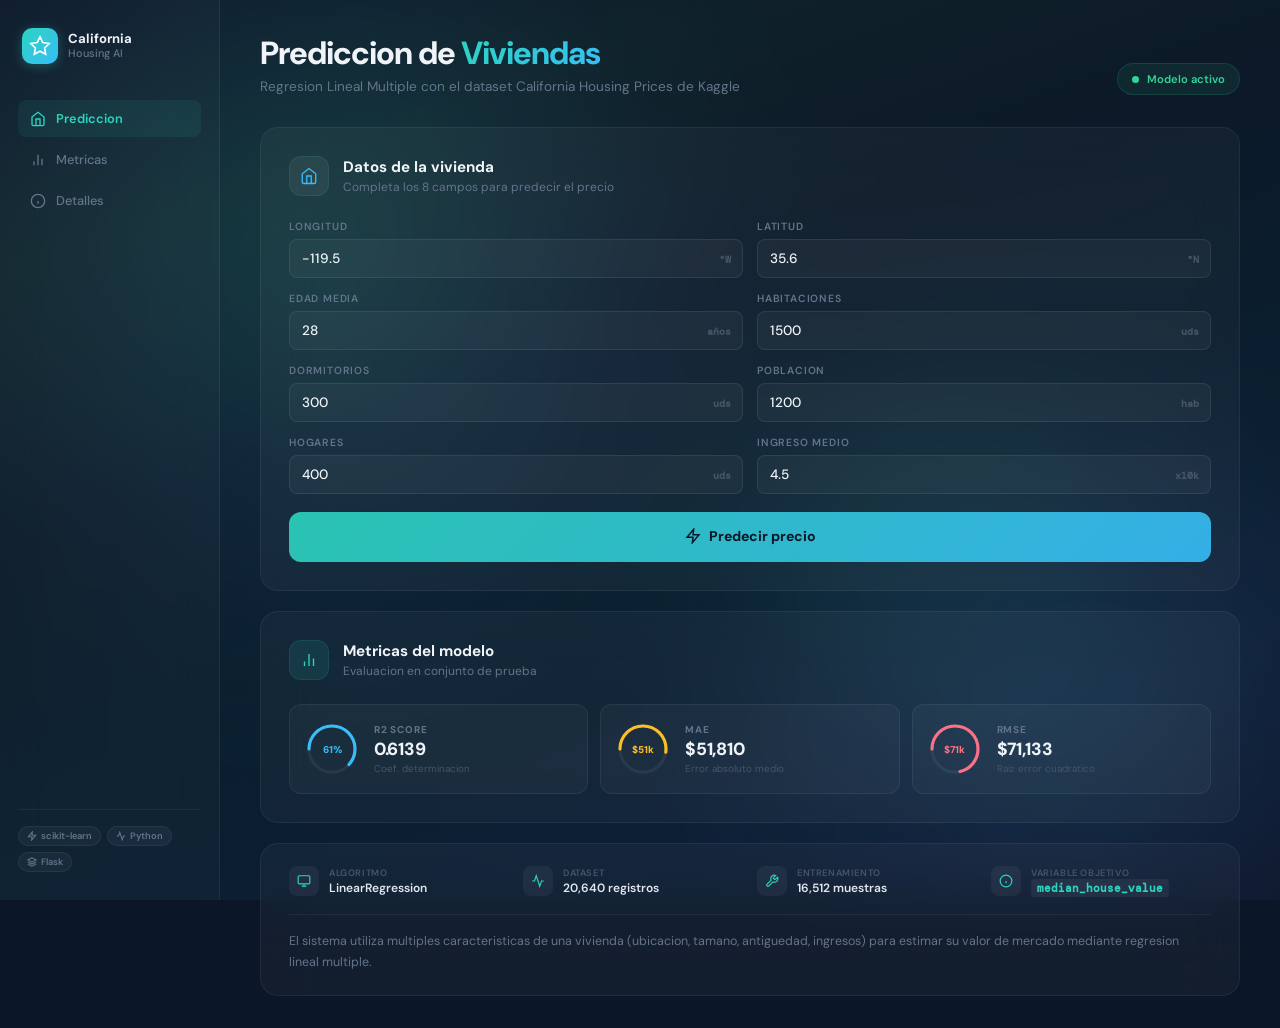
==== templates/index.html @ 7ee83ab2 "Full-screen aurora dashboard: sidebar layout, teal/blue/green palette" ====
<!DOCTYPE html>
<html lang="es">
<head>
    <meta charset="UTF-8">
    <meta name="viewport" content="width=device-width, initial-scale=1.0">
    <title>California Housing AI</title>
    <link rel="preconnect" href="https://fonts.googleapis.com">
    <link rel="preconnect" href="https://fonts.gstatic.com" crossorigin>
    <link href="https://fonts.googleapis.com/css2?family=DM+Sans:opsz,wght@9..40,300;9..40,400;9..40,500;9..40,600;9..40,700;9..40,800;9..40,900&family=DM+Mono:wght@400;500&display=swap" rel="stylesheet">
    <link rel="stylesheet" href="/static/style.css">
</head>
<body>

    <div class="bg-full">
        <div class="aurora aurora-1"></div>
        <div class="aurora aurora-2"></div>
        <div class="aurora aurora-3"></div>
        <div class="mesh-overlay"></div>
    </div>

    <div class="layout">

        <aside class="sidebar">
            <div class="sidebar-brand">
                <div class="brand-icon">
                    <svg width="22" height="22" viewBox="0 0 24 24" fill="none" stroke="currentColor" stroke-width="1.8"><polygon points="12 2 15.09 8.26 22 9.27 17 14.14 18.18 21.02 12 17.77 5.82 21.02 7 14.14 2 9.27 8.91 8.26 12 2"/></svg>
                </div>
                <div>
                    <p class="brand-name">California</p>
                    <p class="brand-sub">Housing AI</p>
                </div>
            </div>

            <nav class="sidebar-nav">
                <a href="#" class="nav-item active">
                    <svg width="16" height="16" viewBox="0 0 24 24" fill="none" stroke="currentColor" stroke-width="2"><path d="M3 9l9-7 9 7v11a2 2 0 0 1-2 2H5a2 2 0 0 1-2-2z"/><polyline points="9 22 9 12 15 12 15 22"/></svg>
                    <span>Prediccion</span>
                </a>
                <a href="#metrics" class="nav-item">
                    <svg width="16" height="16" viewBox="0 0 24 24" fill="none" stroke="currentColor" stroke-width="2"><line x1="18" y1="20" x2="18" y2="10"/><line x1="12" y1="20" x2="12" y2="4"/><line x1="6" y1="20" x2="6" y2="14"/></svg>
                    <span>Metricas</span>
                </a>
                <a href="#info" class="nav-item">
                    <svg width="16" height="16" viewBox="0 0 24 24" fill="none" stroke="currentColor" stroke-width="2"><circle cx="12" cy="12" r="10"/><line x1="12" y1="16" x2="12" y2="12"/><line x1="12" y1="8" x2="12.01" y2="8"/></svg>
                    <span>Detalles</span>
                </a>
            </nav>

            <div class="sidebar-footer">
                <div class="sidebar-chip">
                    <svg width="10" height="10" viewBox="0 0 24 24" fill="none" stroke="currentColor" stroke-width="2.5"><polygon points="13 2 3 14 12 14 11 22 21 10 12 10 13 2"/></svg>
                    scikit-learn
                </div>
                <div class="sidebar-chip">
                    <svg width="10" height="10" viewBox="0 0 24 24" fill="none" stroke="currentColor" stroke-width="2.5"><polyline points="22 12 18 12 15 21 9 3 6 12 2 12"/></svg>
                    Python
                </div>
                <div class="sidebar-chip">
                    <svg width="10" height="10" viewBox="0 0 24 24" fill="none" stroke="currentColor" stroke-width="2.5"><path d="M12 2L2 7l10 5 10-5-10-5z"/><path d="M2 17l10 5 10-5"/><path d="M2 12l10 5 10-5"/></svg>
                    Flask
                </div>
            </div>
        </aside>

        <main class="main-content">

            <header class="top-bar">
                <div class="top-left">
                    <div class="mobile-brand">
                        <div class="brand-icon sm">
                            <svg width="16" height="16" viewBox="0 0 24 24" fill="none" stroke="currentColor" stroke-width="2"><polygon points="12 2 15.09 8.26 22 9.27 17 14.14 18.18 21.02 12 17.77 5.82 21.02 7 14.14 2 9.27 8.91 8.26 12 2"/></svg>
                        </div>
                        <span>California Housing AI</span>
                    </div>
                    <h1 class="page-title">Prediccion de <span class="highlight">Viviendas</span></h1>
                    <p class="page-subtitle">Regresion Lineal Multiple con el dataset California Housing Prices de Kaggle</p>
                </div>
                <div class="top-right">
                    <div class="status-dot"></div>
                    <span class="status-text">Modelo activo</span>
                </div>
            </header>

            <div class="content-grid">

                <section class="card form-card">
                    <div class="card-head">
                        <div class="card-icon navy">
                            <svg width="18" height="18" viewBox="0 0 24 24" fill="none" stroke="currentColor" stroke-width="1.8"><path d="M3 9l9-7 9 7v11a2 2 0 0 1-2 2H5a2 2 0 0 1-2-2z"/><polyline points="9 22 9 12 15 12 15 22"/></svg>
                        </div>
                        <div>
                            <h2>Datos de la vivienda</h2>
                            <p class="card-sub">Completa los 8 campos para predecir el precio</p>
                        </div>
                    </div>

                    <form id="predictForm" autocomplete="off">
                        <div class="form-grid">
                            <div class="input-group">
                                <label for="longitude">Longitud</label>
                                <div class="input-box">
                                    <input type="number" id="longitude" step="any" value="-119.5" required>
                                    <span class="input-unit">°W</span>
                                </div>
                            </div>
                            <div class="input-group">
                                <label for="latitude">Latitud</label>
                                <div class="input-box">
                                    <input type="number" id="latitude" step="any" value="35.6" required>
                                    <span class="input-unit">°N</span>
                                </div>
                            </div>
                            <div class="input-group">
                                <label for="housing_median_age">Edad media</label>
                                <div class="input-box">
                                    <input type="number" id="housing_median_age" step="any" value="28" required>
                                    <span class="input-unit">años</span>
                                </div>
                            </div>
                            <div class="input-group">
                                <label for="total_rooms">Habitaciones</label>
                                <div class="input-box">
                                    <input type="number" id="total_rooms" step="any" value="1500" required>
                                    <span class="input-unit">uds</span>
                                </div>
                            </div>
                            <div class="input-group">
                                <label for="total_bedrooms">Dormitorios</label>
                                <div class="input-box">
                                    <input type="number" id="total_bedrooms" step="any" value="300" required>
                                    <span class="input-unit">uds</span>
                                </div>
                            </div>
                            <div class="input-group">
                                <label for="population">Poblacion</label>
                                <div class="input-box">
                                    <input type="number" id="population" step="any" value="1200" required>
                                    <span class="input-unit">hab</span>
                                </div>
                            </div>
                            <div class="input-group">
                                <label for="households">Hogares</label>
                                <div class="input-box">
                                    <input type="number" id="households" step="any" value="400" required>
                                    <span class="input-unit">uds</span>
                                </div>
                            </div>
                            <div class="input-group">
                                <label for="median_income">Ingreso medio</label>
                                <div class="input-box">
                                    <input type="number" id="median_income" step="any" value="4.5" required>
                                    <span class="input-unit">x10k</span>
                                </div>
                            </div>
                        </div>

                        <button type="submit" id="btnPredict">
                            <span class="btn-shine"></span>
                            <span class="btn-label">
                                <svg width="16" height="16" viewBox="0 0 24 24" fill="none" stroke="currentColor" stroke-width="2.2"><polygon points="13 2 3 14 12 14 11 22 21 10 12 10 13 2"/></svg>
                                Predecir precio
                            </span>
                        </button>
                    </form>

                    <div id="result" class="result-box hidden">
                        <div class="result-inner">
                            <div class="result-check">
                                <svg width="20" height="20" viewBox="0 0 24 24" fill="none" stroke="currentColor" stroke-width="2.5"><polyline points="20 6 9 17 4 12"/></svg>
                            </div>
                            <p class="result-label">Precio estimado</p>
                            <p class="result-price" id="predictedPrice"></p>
                        </div>
                    </div>

                    <div id="error" class="error-box hidden">
                        <svg width="16" height="16" viewBox="0 0 24 24" fill="none" stroke="currentColor" stroke-width="2"><circle cx="12" cy="12" r="10"/><line x1="15" y1="9" x2="9" y2="15"/><line x1="9" y1="9" x2="15" y2="15"/></svg>
                        <span id="errorMsg"></span>
                    </div>
                </section>

                <section class="card metrics-card" id="metrics">
                    <div class="card-head">
                        <div class="card-icon teal">
                            <svg width="18" height="18" viewBox="0 0 24 24" fill="none" stroke="currentColor" stroke-width="1.8"><line x1="18" y1="20" x2="18" y2="10"/><line x1="12" y1="20" x2="12" y2="4"/><line x1="6" y1="20" x2="6" y2="14"/></svg>
                        </div>
                        <div>
                            <h2>Metricas del modelo</h2>
                            <p class="card-sub">Evaluacion en conjunto de prueba</p>
                        </div>
                    </div>

                    <div class="metrics-row">
                        <div class="metric-box">
                            <div class="metric-ring-wrap">
                                <svg viewBox="0 0 36 36" class="metric-ring">
                                    <path d="M18 2.0845 a 15.9155 15.9155 0 0 1 0 31.831 a 15.9155 15.9155 0 0 1 0 -31.831" fill="none" stroke-width="2.2" class="ring-track"/>
                                    <path d="M18 2.0845 a 15.9155 15.9155 0 0 1 0 31.831 a 15.9155 15.9155 0 0 1 0 -31.831" fill="none" stroke-width="2.2" class="ring-progress blue" stroke-dasharray="61.4, 100"/>
                                </svg>
                                <span class="ring-pct blue">61%</span>
                            </div>
                            <div class="metric-data">
                                <span class="metric-name">R2 Score</span>
                                <span class="metric-val" id="metricR2">0.6139</span>
                                <span class="metric-detail">Coef. determinacion</span>
                            </div>
                        </div>
                        <div class="metric-box">
                            <div class="metric-ring-wrap">
                                <svg viewBox="0 0 36 36" class="metric-ring">
                                    <path d="M18 2.0845 a 15.9155 15.9155 0 0 1 0 31.831 a 15.9155 15.9155 0 0 1 0 -31.831" fill="none" stroke-width="2.2" class="ring-track"/>
                                    <path d="M18 2.0845 a 15.9155 15.9155 0 0 1 0 31.831 a 15.9155 15.9155 0 0 1 0 -31.831" fill="none" stroke-width="2.2" class="ring-progress amber" stroke-dasharray="52, 100"/>
                                </svg>
                                <span class="ring-pct amber">$51k</span>
                            </div>
                            <div class="metric-data">
                                <span class="metric-name">MAE</span>
                                <span class="metric-val" id="metricMAE">$51,810</span>
                                <span class="metric-detail">Error absoluto medio</span>
                            </div>
                        </div>
                        <div class="metric-box">
                            <div class="metric-ring-wrap">
                                <svg viewBox="0 0 36 36" class="metric-ring">
                                    <path d="M18 2.0845 a 15.9155 15.9155 0 0 1 0 31.831 a 15.9155 15.9155 0 0 1 0 -31.831" fill="none" stroke-width="2.2" class="ring-track"/>
                                    <path d="M18 2.0845 a 15.9155 15.9155 0 0 1 0 31.831 a 15.9155 15.9155 0 0 1 0 -31.831" fill="none" stroke-width="2.2" class="ring-progress rose" stroke-dasharray="71, 100"/>
                                </svg>
                                <span class="ring-pct rose">$71k</span>
                            </div>
                            <div class="metric-data">
                                <span class="metric-name">RMSE</span>
                                <span class="metric-val" id="metricRMSE">$71,133</span>
                                <span class="metric-detail">Raiz error cuadratico</span>
                            </div>
                        </div>
                    </div>
                </section>

                <section class="card info-card" id="info">
                    <div class="info-grid">
                        <div class="info-item">
                            <div class="info-icon-wrap">
                                <svg width="14" height="14" viewBox="0 0 24 24" fill="none" stroke="currentColor" stroke-width="2"><rect x="2" y="3" width="20" height="14" rx="2"/><line x1="8" y1="21" x2="16" y2="21"/><line x1="12" y1="17" x2="12" y2="21"/></svg>
                            </div>
                            <div>
                                <p class="info-label">Algoritmo</p>
                                <p class="info-val">LinearRegression</p>
                            </div>
                        </div>
                        <div class="info-item">
                            <div class="info-icon-wrap">
                                <svg width="14" height="14" viewBox="0 0 24 24" fill="none" stroke="currentColor" stroke-width="2"><polyline points="22 12 18 12 15 21 9 3 6 12 2 12"/></svg>
                            </div>
                            <div>
                                <p class="info-label">Dataset</p>
                                <p class="info-val">20,640 registros</p>
                            </div>
                        </div>
                        <div class="info-item">
                            <div class="info-icon-wrap">
                                <svg width="14" height="14" viewBox="0 0 24 24" fill="none" stroke="currentColor" stroke-width="2"><path d="M14.7 6.3a1 1 0 0 0 0 1.4l1.6 1.6a1 1 0 0 0 1.4 0l3.77-3.77a6 6 0 0 1-7.94 7.94l-6.91 6.91a2.12 2.12 0 0 1-3-3l6.91-6.91a6 6 0 0 1 7.94-7.94l-3.76 3.76z"/></svg>
                            </div>
                            <div>
                                <p class="info-label">Entrenamiento</p>
                                <p class="info-val">16,512 muestras</p>
                            </div>
                        </div>
                        <div class="info-item">
                            <div class="info-icon-wrap">
                                <svg width="14" height="14" viewBox="0 0 24 24" fill="none" stroke="currentColor" stroke-width="2"><circle cx="12" cy="12" r="10"/><line x1="12" y1="16" x2="12" y2="12"/><line x1="12" y1="8" x2="12.01" y2="8"/></svg>
                            </div>
                            <div>
                                <p class="info-label">Variable objetivo</p>
                                <p class="info-val"><code>median_house_value</code></p>
                            </div>
                        </div>
                    </div>
                    <div class="info-footer">
                        <p>El sistema utiliza multiples caracteristicas de una vivienda (ubicacion, tamano, antiguedad, ingresos) para estimar su valor de mercado mediante regresion lineal multiple.</p>
                    </div>
                </section>

            </div>

        </main>

    </div>

    <script>
        const form = document.getElementById("predictForm");
        const resultDiv = document.getElementById("result");
        const errorDiv = document.getElementById("error");
        const predictedPrice = document.getElementById("predictedPrice");
        const errorMsg = document.getElementById("errorMsg");
        const btnPredict = document.getElementById("btnPredict");

        form.addEventListener("submit", async (e) => {
            e.preventDefault();
            resultDiv.classList.add("hidden");
            errorDiv.classList.add("hidden");
            btnPredict.disabled = true;
            btnPredict.querySelector(".btn-label").lastChild.textContent = "Calculando...";

            const features = ["longitude","latitude","housing_median_age","total_rooms","total_bedrooms","population","households","median_income"];
            const data = {};
            for (const f of features) data[f] = parseFloat(document.getElementById(f).value);

            try {
                const response = await fetch("/predict", {
                    method: "POST",
                    headers: { "Content-Type": "application/json" },
                    body: JSON.stringify(data),
                });
                const result = await response.json();
                if (response.ok) {
                    predictedPrice.textContent = result.prediction.toLocaleString("en-US", { style: "currency", currency: "USD", maximumFractionDigits: 0 });
                    resultDiv.classList.remove("hidden");
                } else {
                    errorMsg.textContent = result.error || "Error al predecir.";
                    errorDiv.classList.remove("hidden");
                }
            } catch (err) {
                errorMsg.textContent = "Error de conexion con el servidor.";
                errorDiv.classList.remove("hidden");
            } finally {
                btnPredict.disabled = false;
                btnPredict.querySelector(".btn-label").lastChild.textContent = "Predecir precio";
            }
        });
    </script>
</body>
</html>
---- static/style.css ----
*,*::before,*::after{margin:0;padding:0;box-sizing:border-box}
:root{
    --bg:#0b1628;--surface:rgba(255,255,255,0.04);--surface-2:rgba(255,255,255,0.07);--surface-3:rgba(255,255,255,0.1);
    --border:rgba(255,255,255,0.06);--border-hover:rgba(255,255,255,0.12);
    --white:#f0f4f8;--gray-100:#e2e8f0;--gray-300:#94a3b8;--gray-400:#64748b;--gray-500:#475569;
    --teal:#2dd4bf;--teal-dim:rgba(45,212,191,0.1);--teal-glow:rgba(45,212,191,0.25);
    --blue:#38bdf8;--blue-dim:rgba(56,189,248,0.1);
    --indigo:#818cf8;--indigo-dim:rgba(129,140,248,0.1);
    --amber:#fbbf24;--amber-dim:rgba(251,191,36,0.1);
    --rose:#fb7185;--rose-dim:rgba(251,113,133,0.1);
    --emerald:#34d399;--emerald-dim:rgba(52,211,153,0.1);
    --radius:18px;--radius-sm:12px;--radius-xs:8px;
    --shadow:0 1px 3px rgba(0,0,0,0.12),0 4px 20px rgba(0,0,0,0.15);
    --shadow-lg:0 8px 40px rgba(0,0,0,0.25);
}

body{
    font-family:'DM Sans',-apple-system,BlinkMacSystemFont,'Segoe UI',sans-serif;
    background:var(--bg);min-height:100vh;color:var(--white);
    overflow-x:hidden;-webkit-font-smoothing:antialiased;
}

/* ═══ FULL-SCREEN BACKGROUND ═══ */
.bg-full{position:fixed;inset:0;z-index:0;overflow:hidden;background:linear-gradient(160deg,#0b1628 0%,#0f2027 20%,#0c1929 40%,#0a1e2e 60%,#0d1f35 80%,#0b1628 100%)}

.aurora{position:absolute;border-radius:50%;filter:blur(80px);mix-blend-mode:screen;animation:aurora-move 20s ease-in-out infinite alternate}
.aurora-1{width:70vmax;height:70vmax;background:radial-gradient(circle,rgba(45,212,191,0.18),rgba(56,189,248,0.08),transparent 70%);top:-20%;left:-10%;animation-duration:22s}
.aurora-2{width:60vmax;height:60vmax;background:radial-gradient(circle,rgba(56,189,248,0.12),rgba(99,102,241,0.06),transparent 70%);bottom:-25%;right:-15%;animation-duration:18s;animation-delay:-6s}
.aurora-3{width:45vmax;height:45vmax;background:radial-gradient(circle,rgba(52,211,153,0.1),rgba(45,212,191,0.05),transparent 70%);top:30%;left:50%;animation-duration:25s;animation-delay:-12s}

@keyframes aurora-move{
    0%{transform:translate(0,0) scale(1)}
    33%{transform:translate(5vw,-3vh) scale(1.05)}
    66%{transform:translate(-3vw,5vh) scale(0.95)}
    100%{transform:translate(2vw,-2vh) scale(1.02)}
}

.mesh-overlay{position:absolute;inset:0;
    background-image:linear-gradient(rgba(255,255,255,0.015) 1px,transparent 1px),linear-gradient(90deg,rgba(255,255,255,0.015) 1px,transparent 1px);
    background-size:80px 80px;
    mask-image:radial-gradient(ellipse 80% 70% at 50% 40%,rgba(0,0,0,0.4),transparent);
    -webkit-mask-image:radial-gradient(ellipse 80% 70% at 50% 40%,rgba(0,0,0,0.4),transparent)}

/* ═══ LAYOUT ═══ */
.layout{display:flex;min-height:100vh;position:relative;z-index:1}

/* ═══ SIDEBAR ═══ */
.sidebar{
    width:220px;flex-shrink:0;padding:28px 18px;
    display:flex;flex-direction:column;
    background:rgba(255,255,255,0.025);border-right:1px solid var(--border);
    backdrop-filter:blur(20px);-webkit-backdrop-filter:blur(20px);
    position:sticky;top:0;height:100vh;
}

.sidebar-brand{display:flex;align-items:center;gap:10px;margin-bottom:36px;padding:0 4px}
.brand-icon{width:36px;height:36px;border-radius:10px;background:linear-gradient(135deg,var(--teal),var(--blue));display:flex;align-items:center;justify-content:center;color:#fff;box-shadow:0 2px 12px rgba(45,212,191,0.3)}
.brand-icon.sm{width:28px;height:28px;border-radius:8px}
.brand-name{font-size:0.82rem;font-weight:700;color:var(--white);line-height:1.1}
.brand-sub{font-size:0.68rem;color:var(--gray-400);font-weight:500}

.sidebar-nav{display:flex;flex-direction:column;gap:4px;flex:1}
.nav-item{display:flex;align-items:center;gap:10px;padding:10px 12px;border-radius:var(--radius-xs);color:var(--gray-400);text-decoration:none;font-size:0.8rem;font-weight:500;transition:all 0.2s}
.nav-item:hover{background:rgba(255,255,255,0.05);color:var(--gray-100)}
.nav-item.active{background:rgba(45,212,191,0.08);color:var(--teal);font-weight:600}

.sidebar-footer{display:flex;flex-wrap:wrap;gap:6px;margin-top:auto;padding-top:16px;border-top:1px solid var(--border)}
.sidebar-chip{display:inline-flex;align-items:center;gap:4px;padding:3px 8px;border-radius:20px;background:rgba(255,255,255,0.04);border:1px solid rgba(255,255,255,0.06);font-size:0.58rem;font-weight:600;color:var(--gray-400)}

/* ═══ MAIN ═══ */
.main-content{flex:1;padding:32px 40px;min-width:0}

.top-bar{display:flex;align-items:flex-end;justify-content:space-between;margin-bottom:32px}
.mobile-brand{display:none;align-items:center;gap:8px;margin-bottom:12px;font-size:0.82rem;font-weight:700;color:var(--white)}
.page-title{font-size:2rem;font-weight:800;letter-spacing:-1px;color:var(--white)}
.highlight{background:linear-gradient(135deg,var(--teal),var(--blue));-webkit-background-clip:text;-webkit-text-fill-color:transparent;background-clip:text}
.page-subtitle{font-size:0.85rem;color:var(--gray-400);margin-top:4px}
.top-right{display:flex;align-items:center;gap:8px;padding:8px 14px;background:rgba(52,211,153,0.08);border:1px solid rgba(52,211,153,0.15);border-radius:20px}
.status-dot{width:7px;height:7px;border-radius:50%;background:var(--emerald);animation:pulse-status 2s ease-in-out infinite}
.status-text{font-size:0.7rem;font-weight:600;color:var(--emerald)}
@keyframes pulse-status{0%,100%{opacity:1}50%{opacity:0.4}}

.content-grid{display:flex;flex-direction:column;gap:20px}

/* ═══ CARDS ═══ */
.card{
    background:rgba(255,255,255,0.035);
    border:1px solid rgba(255,255,255,0.06);
    border-radius:var(--radius);
    padding:28px;
    backdrop-filter:blur(24px);-webkit-backdrop-filter:blur(24px);
    transition:border-color 0.3s,box-shadow 0.3s;
}
.card:hover{border-color:rgba(255,255,255,0.1);box-shadow:var(--shadow)}
.card-head{display:flex;align-items:center;gap:14px;margin-bottom:24px}
.card-icon{width:40px;height:40px;border-radius:var(--radius-sm);display:flex;align-items:center;justify-content:center;flex-shrink:0}
.card-icon.navy{background:rgba(255,255,255,0.06);color:var(--blue);border:1px solid rgba(56,189,248,0.12)}
.card-icon.teal{background:rgba(45,212,191,0.1);color:var(--teal);border:1px solid rgba(45,212,191,0.12)}
.card-head h2{font-size:0.95rem;font-weight:700;color:var(--white)}
.card-sub{font-size:0.75rem;color:var(--gray-400);margin-top:2px}

/* ═══ FORM ═══ */
.form-grid{display:grid;grid-template-columns:1fr 1fr;gap:14px;margin-bottom:18px}
.input-group label{display:block;font-size:0.65rem;font-weight:600;text-transform:uppercase;letter-spacing:0.8px;color:var(--gray-400);margin-bottom:6px}
.input-box{position:relative}
.input-box input{width:100%;padding:10px 46px 10px 12px;border:1.5px solid rgba(255,255,255,0.08);border-radius:var(--radius-xs);background:rgba(255,255,255,0.04);color:var(--white);font-size:0.85rem;font-family:'DM Sans',sans-serif;font-weight:500;outline:none;transition:all 0.2s}
.input-box input:hover{border-color:rgba(255,255,255,0.14);background:rgba(255,255,255,0.06)}
.input-box input:focus{border-color:var(--teal);background:rgba(45,212,191,0.03);box-shadow:0 0 0 3px rgba(45,212,191,0.08)}
.input-unit{position:absolute;right:12px;top:50%;transform:translateY(-50%);font-size:0.65rem;font-weight:700;color:var(--gray-500);pointer-events:none;font-family:'DM Mono',monospace}

/* ═══ BUTTON ═══ */
button[type="submit"]{width:100%;height:50px;border:none;border-radius:var(--radius-sm);background:linear-gradient(135deg,rgba(45,212,191,0.9),rgba(56,189,248,0.9));color:#0b1628;cursor:pointer;transition:all 0.3s;position:relative;overflow:hidden;font-weight:700}
button[type="submit"]:hover{transform:translateY(-1px);box-shadow:0 8px 32px rgba(45,212,191,0.3)}
button[type="submit"]:active{transform:translateY(0)}
button[type="submit"]:disabled{opacity:0.4;cursor:not-allowed;transform:none;box-shadow:none}
.btn-shine{position:absolute;top:0;left:-80%;width:60%;height:100%;background:linear-gradient(90deg,transparent,rgba(255,255,255,0.2),transparent);transform:skewX(-15deg);transition:left 0.6s;z-index:1}
button[type="submit"]:hover .btn-shine{left:130%}
.btn-label{position:relative;z-index:2;display:inline-flex;align-items:center;gap:8px;font-size:0.88rem;font-family:'DM Sans',sans-serif}

/* ═══ RESULT ═══ */
.result-box{margin-top:20px;border-radius:var(--radius-sm);animation:slideUp 0.4s cubic-bezier(0.16,1,0.3,1);border:1.5px solid rgba(52,211,153,0.2);background:linear-gradient(135deg,rgba(52,211,153,0.06),rgba(45,212,191,0.1))}
.result-inner{padding:24px;text-align:center}
.result-check{width:40px;height:40px;border-radius:50%;background:rgba(52,211,153,0.12);color:var(--emerald);display:flex;align-items:center;justify-content:center;margin:0 auto 10px}
.result-label{font-size:0.68rem;font-weight:700;text-transform:uppercase;letter-spacing:1.2px;color:var(--emerald);margin-bottom:6px}
.result-price{font-size:2.6rem;font-weight:900;letter-spacing:-1.5px;color:var(--white)}

@keyframes slideUp{from{opacity:0;transform:translateY(10px)}to{opacity:1;transform:translateY(0)}}

/* ═══ ERROR ═══ */
.error-box{margin-top:14px;padding:12px 16px;background:rgba(251,113,133,0.08);border:1px solid rgba(251,113,133,0.15);border-radius:var(--radius-xs);color:var(--rose);font-size:0.82rem;font-weight:500;display:flex;align-items:center;gap:8px;animation:slideUp 0.3s}
.hidden{display:none!important}

/* ═══ METRICS ═══ */
.metrics-row{display:grid;grid-template-columns:repeat(3,1fr);gap:12px}
.metric-box{display:flex;align-items:center;gap:16px;padding:18px 16px;border-radius:var(--radius-sm);background:rgba(255,255,255,0.03);border:1px solid var(--border);transition:all 0.25s}
.metric-box:hover{border-color:var(--border-hover);background:rgba(255,255,255,0.05);transform:translateY(-1px)}
.metric-ring-wrap{width:52px;height:52px;position:relative;flex-shrink:0}
.metric-ring{width:100%;height:100%;transform:rotate(-90deg)}
.ring-track{stroke:rgba(255,255,255,0.06)}
.ring-progress{stroke-linecap:round;transition:stroke-dasharray 1s cubic-bezier(0.16,1,0.3,1)}
.ring-progress.blue{stroke:var(--blue)}
.ring-progress.amber{stroke:var(--amber)}
.ring-progress.rose{stroke:var(--rose)}
.ring-pct{position:absolute;top:50%;left:50%;transform:translate(-50%,-50%);font-size:0.62rem;font-weight:800}
.ring-pct.blue{color:var(--blue)}
.ring-pct.amber{color:var(--amber)}
.ring-pct.rose{color:var(--rose)}
.metric-data{min-width:0}
.metric-name{display:block;font-size:0.62rem;font-weight:700;text-transform:uppercase;letter-spacing:0.8px;color:var(--gray-400)}
.metric-val{display:block;font-size:1.1rem;font-weight:800;color:var(--white);letter-spacing:-0.3px;margin:2px 0}
.metric-detail{display:block;font-size:0.62rem;color:var(--gray-500)}

/* ═══ INFO ═══ */
.info-card{padding:22px 28px}
.info-grid{display:grid;grid-template-columns:repeat(4,1fr);gap:14px;margin-bottom:18px}
.info-item{display:flex;align-items:center;gap:10px}
.info-icon-wrap{width:30px;height:30px;border-radius:var(--radius-xs);background:rgba(255,255,255,0.05);color:var(--teal);display:flex;align-items:center;justify-content:center;flex-shrink:0}
.info-label{font-size:0.58rem;font-weight:600;text-transform:uppercase;letter-spacing:0.6px;color:var(--gray-500)}
.info-val{font-size:0.75rem;font-weight:600;color:var(--gray-100);margin-top:1px}
.info-val code{font-family:'DM Mono',monospace;background:rgba(255,255,255,0.06);padding:2px 6px;border-radius:4px;font-size:0.68rem;color:var(--teal)}
.info-footer{padding-top:16px;border-top:1px solid var(--border)}
.info-footer p{font-size:0.78rem;color:var(--gray-400);line-height:1.7}

/* ═══ RESPONSIVE ═══ */
@media(max-width:900px){
    .sidebar{display:none}
    .mobile-brand{display:flex}
    .main-content{padding:24px 20px}
    .page-title{font-size:1.5rem}
    .info-grid{grid-template-columns:1fr 1fr}
}
@media(max-width:640px){
    .main-content{padding:20px 14px}
    .page-title{font-size:1.3rem}
    .form-grid{grid-template-columns:1fr;gap:12px}
    .metrics-row{grid-template-columns:1fr}
    .metric-box{padding:16px}
    .result-price{font-size:2rem}
    .info-grid{grid-template-columns:1fr}
    .top-bar{flex-direction:column;align-items:flex-start;gap:12px}
    .top-right{align-self:flex-start}
    .card{padding:22px 18px;border-radius:14px}
    .aurora-1{width:90vmax;height:90vmax}
    .aurora-2{width:70vmax;height:70vmax}
    .aurora-3{width:50vmax;height:50vmax}
}
@media(max-width:400px){
    .page-title{font-size:1.1rem}
    .hero-chips{display:none}
}
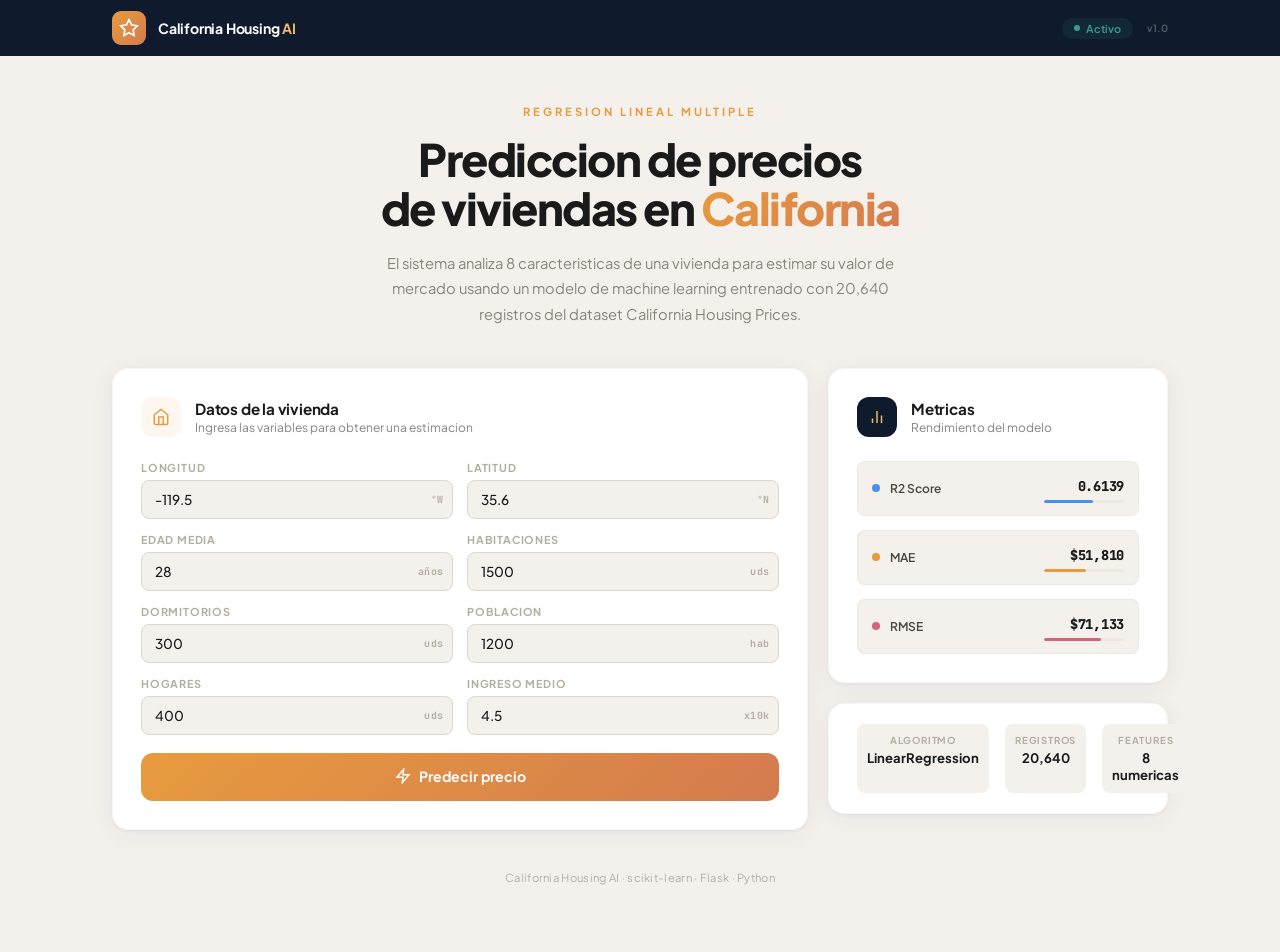
==== commit 479198d4: "Behance portfolio style: navy navbar, off-white bg, amber accents, floating cards" ====
--- a/templates/index.html
+++ b/templates/index.html
@@ -6,283 +6,206 @@
     <title>California Housing AI</title>
     <link rel="preconnect" href="https://fonts.googleapis.com">
     <link rel="preconnect" href="https://fonts.gstatic.com" crossorigin>
-    <link href="https://fonts.googleapis.com/css2?family=DM+Sans:opsz,wght@9..40,300;9..40,400;9..40,500;9..40,600;9..40,700;9..40,800;9..40,900&family=DM+Mono:wght@400;500&display=swap" rel="stylesheet">
+    <link href="https://fonts.googleapis.com/css2?family=Plus+Jakarta+Sans:wght@300;400;500;600;700;800&family=JetBrains+Mono:wght@400;500&display=swap" rel="stylesheet">
     <link rel="stylesheet" href="/static/style.css">
 </head>
 <body>
 
-    <div class="bg-full">
-        <div class="aurora aurora-1"></div>
-        <div class="aurora aurora-2"></div>
-        <div class="aurora aurora-3"></div>
-        <div class="mesh-overlay"></div>
-    </div>
-
-    <div class="layout">
-
-        <aside class="sidebar">
-            <div class="sidebar-brand">
-                <div class="brand-icon">
-                    <svg width="22" height="22" viewBox="0 0 24 24" fill="none" stroke="currentColor" stroke-width="1.8"><polygon points="12 2 15.09 8.26 22 9.27 17 14.14 18.18 21.02 12 17.77 5.82 21.02 7 14.14 2 9.27 8.91 8.26 12 2"/></svg>
-                </div>
-                <div>
-                    <p class="brand-name">California</p>
-                    <p class="brand-sub">Housing AI</p>
-                </div>
+    <nav class="navbar">
+        <div class="nav-inner">
+            <div class="nav-left">
+                <div class="nav-logo">
+                    <svg width="20" height="20" viewBox="0 0 24 24" fill="none" stroke="currentColor" stroke-width="2"><polygon points="12 2 15.09 8.26 22 9.27 17 14.14 18.18 21.02 12 17.77 5.82 21.02 7 14.14 2 9.27 8.91 8.26 12 2"/></svg>
+                </div>
+                <span class="nav-brand">California Housing <span class="nav-accent">AI</span></span>
             </div>
-
-            <nav class="sidebar-nav">
-                <a href="#" class="nav-item active">
-                    <svg width="16" height="16" viewBox="0 0 24 24" fill="none" stroke="currentColor" stroke-width="2"><path d="M3 9l9-7 9 7v11a2 2 0 0 1-2 2H5a2 2 0 0 1-2-2z"/><polyline points="9 22 9 12 15 12 15 22"/></svg>
-                    <span>Prediccion</span>
-                </a>
-                <a href="#metrics" class="nav-item">
-                    <svg width="16" height="16" viewBox="0 0 24 24" fill="none" stroke="currentColor" stroke-width="2"><line x1="18" y1="20" x2="18" y2="10"/><line x1="12" y1="20" x2="12" y2="4"/><line x1="6" y1="20" x2="6" y2="14"/></svg>
-                    <span>Metricas</span>
-                </a>
-                <a href="#info" class="nav-item">
-                    <svg width="16" height="16" viewBox="0 0 24 24" fill="none" stroke="currentColor" stroke-width="2"><circle cx="12" cy="12" r="10"/><line x1="12" y1="16" x2="12" y2="12"/><line x1="12" y1="8" x2="12.01" y2="8"/></svg>
-                    <span>Detalles</span>
-                </a>
-            </nav>
-
-            <div class="sidebar-footer">
-                <div class="sidebar-chip">
-                    <svg width="10" height="10" viewBox="0 0 24 24" fill="none" stroke="currentColor" stroke-width="2.5"><polygon points="13 2 3 14 12 14 11 22 21 10 12 10 13 2"/></svg>
-                    scikit-learn
-                </div>
-                <div class="sidebar-chip">
-                    <svg width="10" height="10" viewBox="0 0 24 24" fill="none" stroke="currentColor" stroke-width="2.5"><polyline points="22 12 18 12 15 21 9 3 6 12 2 12"/></svg>
-                    Python
-                </div>
-                <div class="sidebar-chip">
-                    <svg width="10" height="10" viewBox="0 0 24 24" fill="none" stroke="currentColor" stroke-width="2.5"><path d="M12 2L2 7l10 5 10-5-10-5z"/><path d="M2 17l10 5 10-5"/><path d="M2 12l10 5 10-5"/></svg>
-                    Flask
-                </div>
+            <div class="nav-right">
+                <div class="nav-status">
+                    <span class="status-pulse"></span>
+                    Activo
+                </div>
+                <span class="nav-version">v1.0</span>
             </div>
-        </aside>
-
-        <main class="main-content">
-
-            <header class="top-bar">
-                <div class="top-left">
-                    <div class="mobile-brand">
-                        <div class="brand-icon sm">
-                            <svg width="16" height="16" viewBox="0 0 24 24" fill="none" stroke="currentColor" stroke-width="2"><polygon points="12 2 15.09 8.26 22 9.27 17 14.14 18.18 21.02 12 17.77 5.82 21.02 7 14.14 2 9.27 8.91 8.26 12 2"/></svg>
-                        </div>
-                        <span>California Housing AI</span>
-                    </div>
-                    <h1 class="page-title">Prediccion de <span class="highlight">Viviendas</span></h1>
-                    <p class="page-subtitle">Regresion Lineal Multiple con el dataset California Housing Prices de Kaggle</p>
-                </div>
-                <div class="top-right">
-                    <div class="status-dot"></div>
-                    <span class="status-text">Modelo activo</span>
-                </div>
-            </header>
-
-            <div class="content-grid">
-
-                <section class="card form-card">
+        </div>
+    </nav>
+
+    <div class="page">
+
+        <header class="hero">
+            <p class="hero-eyebrow">Regresion Lineal Multiple</p>
+            <h1>Prediccion de precios<br>de viviendas en <span class="gradient-text">California</span></h1>
+            <p class="hero-sub">El sistema analiza 8 caracteristicas de una vivienda para estimar su valor de mercado usando un modelo de machine learning entrenado con 20,640 registros del dataset California Housing Prices.</p>
+        </header>
+
+        <div class="dashboard">
+
+            <section class="card main-card">
+                <div class="card-head">
+                    <div class="card-icon amber">
+                        <svg width="18" height="18" viewBox="0 0 24 24" fill="none" stroke="currentColor" stroke-width="2"><path d="M3 9l9-7 9 7v11a2 2 0 0 1-2 2H5a2 2 0 0 1-2-2z"/><polyline points="9 22 9 12 15 12 15 22"/></svg>
+                    </div>
+                    <div>
+                        <h2>Datos de la vivienda</h2>
+                        <p class="card-sub">Ingresa las variables para obtener una estimacion</p>
+                    </div>
+                </div>
+
+                <form id="predictForm" autocomplete="off">
+                    <div class="form-grid">
+                        <div class="field">
+                            <label for="longitude">Longitud</label>
+                            <div class="input-wrap">
+                                <input type="number" id="longitude" step="any" value="-119.5" required>
+                                <span class="tag">°W</span>
+                            </div>
+                        </div>
+                        <div class="field">
+                            <label for="latitude">Latitud</label>
+                            <div class="input-wrap">
+                                <input type="number" id="latitude" step="any" value="35.6" required>
+                                <span class="tag">°N</span>
+                            </div>
+                        </div>
+                        <div class="field">
+                            <label for="housing_median_age">Edad media</label>
+                            <div class="input-wrap">
+                                <input type="number" id="housing_median_age" step="any" value="28" required>
+                                <span class="tag">años</span>
+                            </div>
+                        </div>
+                        <div class="field">
+                            <label for="total_rooms">Habitaciones</label>
+                            <div class="input-wrap">
+                                <input type="number" id="total_rooms" step="any" value="1500" required>
+                                <span class="tag">uds</span>
+                            </div>
+                        </div>
+                        <div class="field">
+                            <label for="total_bedrooms">Dormitorios</label>
+                            <div class="input-wrap">
+                                <input type="number" id="total_bedrooms" step="any" value="300" required>
+                                <span class="tag">uds</span>
+                            </div>
+                        </div>
+                        <div class="field">
+                            <label for="population">Poblacion</label>
+                            <div class="input-wrap">
+                                <input type="number" id="population" step="any" value="1200" required>
+                                <span class="tag">hab</span>
+                            </div>
+                        </div>
+                        <div class="field">
+                            <label for="households">Hogares</label>
+                            <div class="input-wrap">
+                                <input type="number" id="households" step="any" value="400" required>
+                                <span class="tag">uds</span>
+                            </div>
+                        </div>
+                        <div class="field">
+                            <label for="median_income">Ingreso medio</label>
+                            <div class="input-wrap">
+                                <input type="number" id="median_income" step="any" value="4.5" required>
+                                <span class="tag">x10k</span>
+                            </div>
+                        </div>
+                    </div>
+
+                    <button type="submit" id="btnPredict">
+                        <span class="btn-shine"></span>
+                        <span class="btn-inner">
+                            <svg width="16" height="16" viewBox="0 0 24 24" fill="none" stroke="currentColor" stroke-width="2.2"><polygon points="13 2 3 14 12 14 11 22 21 10 12 10 13 2"/></svg>
+                            Predecir precio
+                        </span>
+                    </button>
+                </form>
+
+                <div id="result" class="result hidden">
+                    <div class="result-inner">
+                        <div class="result-icon">
+                            <svg width="22" height="22" viewBox="0 0 24 24" fill="none" stroke="currentColor" stroke-width="2.5"><polyline points="20 6 9 17 4 12"/></svg>
+                        </div>
+                        <p class="result-label">Precio estimado de la vivienda</p>
+                        <p class="result-price" id="predictedPrice"></p>
+                    </div>
+                </div>
+
+                <div id="error" class="error hidden">
+                    <svg width="15" height="15" viewBox="0 0 24 24" fill="none" stroke="currentColor" stroke-width="2"><circle cx="12" cy="12" r="10"/><line x1="15" y1="9" x2="9" y2="15"/><line x1="9" y1="9" x2="15" y2="15"/></svg>
+                    <span id="errorMsg"></span>
+                </div>
+            </section>
+
+            <div class="side-stack">
+
+                <section class="card metrics-card">
                     <div class="card-head">
                         <div class="card-icon navy">
-                            <svg width="18" height="18" viewBox="0 0 24 24" fill="none" stroke="currentColor" stroke-width="1.8"><path d="M3 9l9-7 9 7v11a2 2 0 0 1-2 2H5a2 2 0 0 1-2-2z"/><polyline points="9 22 9 12 15 12 15 22"/></svg>
+                            <svg width="18" height="18" viewBox="0 0 24 24" fill="none" stroke="currentColor" stroke-width="2"><line x1="18" y1="20" x2="18" y2="10"/><line x1="12" y1="20" x2="12" y2="4"/><line x1="6" y1="20" x2="6" y2="14"/></svg>
                         </div>
                         <div>
-                            <h2>Datos de la vivienda</h2>
-                            <p class="card-sub">Completa los 8 campos para predecir el precio</p>
-                        </div>
-                    </div>
-
-                    <form id="predictForm" autocomplete="off">
-                        <div class="form-grid">
-                            <div class="input-group">
-                                <label for="longitude">Longitud</label>
-                                <div class="input-box">
-                                    <input type="number" id="longitude" step="any" value="-119.5" required>
-                                    <span class="input-unit">°W</span>
-                                </div>
-                            </div>
-                            <div class="input-group">
-                                <label for="latitude">Latitud</label>
-                                <div class="input-box">
-                                    <input type="number" id="latitude" step="any" value="35.6" required>
-                                    <span class="input-unit">°N</span>
-                                </div>
-                            </div>
-                            <div class="input-group">
-                                <label for="housing_median_age">Edad media</label>
-                                <div class="input-box">
-                                    <input type="number" id="housing_median_age" step="any" value="28" required>
-                                    <span class="input-unit">años</span>
-                                </div>
-                            </div>
-                            <div class="input-group">
-                                <label for="total_rooms">Habitaciones</label>
-                                <div class="input-box">
-                                    <input type="number" id="total_rooms" step="any" value="1500" required>
-                                    <span class="input-unit">uds</span>
-                                </div>
-                            </div>
-                            <div class="input-group">
-                                <label for="total_bedrooms">Dormitorios</label>
-                                <div class="input-box">
-                                    <input type="number" id="total_bedrooms" step="any" value="300" required>
-                                    <span class="input-unit">uds</span>
-                                </div>
-                            </div>
-                            <div class="input-group">
-                                <label for="population">Poblacion</label>
-                                <div class="input-box">
-                                    <input type="number" id="population" step="any" value="1200" required>
-                                    <span class="input-unit">hab</span>
-                                </div>
-                            </div>
-                            <div class="input-group">
-                                <label for="households">Hogares</label>
-                                <div class="input-box">
-                                    <input type="number" id="households" step="any" value="400" required>
-                                    <span class="input-unit">uds</span>
-                                </div>
-                            </div>
-                            <div class="input-group">
-                                <label for="median_income">Ingreso medio</label>
-                                <div class="input-box">
-                                    <input type="number" id="median_income" step="any" value="4.5" required>
-                                    <span class="input-unit">x10k</span>
-                                </div>
-                            </div>
-                        </div>
-
-                        <button type="submit" id="btnPredict">
-                            <span class="btn-shine"></span>
-                            <span class="btn-label">
-                                <svg width="16" height="16" viewBox="0 0 24 24" fill="none" stroke="currentColor" stroke-width="2.2"><polygon points="13 2 3 14 12 14 11 22 21 10 12 10 13 2"/></svg>
-                                Predecir precio
-                            </span>
-                        </button>
-                    </form>
-
-                    <div id="result" class="result-box hidden">
-                        <div class="result-inner">
-                            <div class="result-check">
-                                <svg width="20" height="20" viewBox="0 0 24 24" fill="none" stroke="currentColor" stroke-width="2.5"><polyline points="20 6 9 17 4 12"/></svg>
-                            </div>
-                            <p class="result-label">Precio estimado</p>
-                            <p class="result-price" id="predictedPrice"></p>
-                        </div>
-                    </div>
-
-                    <div id="error" class="error-box hidden">
-                        <svg width="16" height="16" viewBox="0 0 24 24" fill="none" stroke="currentColor" stroke-width="2"><circle cx="12" cy="12" r="10"/><line x1="15" y1="9" x2="9" y2="15"/><line x1="9" y1="9" x2="15" y2="15"/></svg>
-                        <span id="errorMsg"></span>
+                            <h2>Metricas</h2>
+                            <p class="card-sub">Rendimiento del modelo</p>
+                        </div>
+                    </div>
+
+                    <div class="metrics-list">
+                        <div class="metric-row">
+                            <div class="metric-left">
+                                <div class="metric-dot blue"></div>
+                                <span class="metric-name">R2 Score</span>
+                            </div>
+                            <div class="metric-right">
+                                <span class="metric-val" id="metricR2">0.6139</span>
+                                <div class="mini-bar"><div class="mini-fill blue" style="width:61.4%"></div></div>
+                            </div>
+                        </div>
+                        <div class="metric-row">
+                            <div class="metric-left">
+                                <div class="metric-dot amber"></div>
+                                <span class="metric-name">MAE</span>
+                            </div>
+                            <div class="metric-right">
+                                <span class="metric-val" id="metricMAE">$51,810</span>
+                                <div class="mini-bar"><div class="mini-fill amber" style="width:52%"></div></div>
+                            </div>
+                        </div>
+                        <div class="metric-row">
+                            <div class="metric-left">
+                                <div class="metric-dot rose"></div>
+                                <span class="metric-name">RMSE</span>
+                            </div>
+                            <div class="metric-right">
+                                <span class="metric-val" id="metricRMSE">$71,133</span>
+                                <div class="mini-bar"><div class="mini-fill rose" style="width:71%"></div></div>
+                            </div>
+                        </div>
                     </div>
                 </section>
 
-                <section class="card metrics-card" id="metrics">
-                    <div class="card-head">
-                        <div class="card-icon teal">
-                            <svg width="18" height="18" viewBox="0 0 24 24" fill="none" stroke="currentColor" stroke-width="1.8"><line x1="18" y1="20" x2="18" y2="10"/><line x1="12" y1="20" x2="12" y2="4"/><line x1="6" y1="20" x2="6" y2="14"/></svg>
-                        </div>
-                        <div>
-                            <h2>Metricas del modelo</h2>
-                            <p class="card-sub">Evaluacion en conjunto de prueba</p>
-                        </div>
-                    </div>
-
-                    <div class="metrics-row">
-                        <div class="metric-box">
-                            <div class="metric-ring-wrap">
-                                <svg viewBox="0 0 36 36" class="metric-ring">
-                                    <path d="M18 2.0845 a 15.9155 15.9155 0 0 1 0 31.831 a 15.9155 15.9155 0 0 1 0 -31.831" fill="none" stroke-width="2.2" class="ring-track"/>
-                                    <path d="M18 2.0845 a 15.9155 15.9155 0 0 1 0 31.831 a 15.9155 15.9155 0 0 1 0 -31.831" fill="none" stroke-width="2.2" class="ring-progress blue" stroke-dasharray="61.4, 100"/>
-                                </svg>
-                                <span class="ring-pct blue">61%</span>
-                            </div>
-                            <div class="metric-data">
-                                <span class="metric-name">R2 Score</span>
-                                <span class="metric-val" id="metricR2">0.6139</span>
-                                <span class="metric-detail">Coef. determinacion</span>
-                            </div>
-                        </div>
-                        <div class="metric-box">
-                            <div class="metric-ring-wrap">
-                                <svg viewBox="0 0 36 36" class="metric-ring">
-                                    <path d="M18 2.0845 a 15.9155 15.9155 0 0 1 0 31.831 a 15.9155 15.9155 0 0 1 0 -31.831" fill="none" stroke-width="2.2" class="ring-track"/>
-                                    <path d="M18 2.0845 a 15.9155 15.9155 0 0 1 0 31.831 a 15.9155 15.9155 0 0 1 0 -31.831" fill="none" stroke-width="2.2" class="ring-progress amber" stroke-dasharray="52, 100"/>
-                                </svg>
-                                <span class="ring-pct amber">$51k</span>
-                            </div>
-                            <div class="metric-data">
-                                <span class="metric-name">MAE</span>
-                                <span class="metric-val" id="metricMAE">$51,810</span>
-                                <span class="metric-detail">Error absoluto medio</span>
-                            </div>
-                        </div>
-                        <div class="metric-box">
-                            <div class="metric-ring-wrap">
-                                <svg viewBox="0 0 36 36" class="metric-ring">
-                                    <path d="M18 2.0845 a 15.9155 15.9155 0 0 1 0 31.831 a 15.9155 15.9155 0 0 1 0 -31.831" fill="none" stroke-width="2.2" class="ring-track"/>
-                                    <path d="M18 2.0845 a 15.9155 15.9155 0 0 1 0 31.831 a 15.9155 15.9155 0 0 1 0 -31.831" fill="none" stroke-width="2.2" class="ring-progress rose" stroke-dasharray="71, 100"/>
-                                </svg>
-                                <span class="ring-pct rose">$71k</span>
-                            </div>
-                            <div class="metric-data">
-                                <span class="metric-name">RMSE</span>
-                                <span class="metric-val" id="metricRMSE">$71,133</span>
-                                <span class="metric-detail">Raiz error cuadratico</span>
-                            </div>
+                <section class="card info-card">
+                    <div class="info-row">
+                        <div class="info-block">
+                            <p class="info-label">Algoritmo</p>
+                            <p class="info-value">LinearRegression</p>
+                        </div>
+                        <div class="info-block">
+                            <p class="info-label">Registros</p>
+                            <p class="info-value">20,640</p>
+                        </div>
+                        <div class="info-block">
+                            <p class="info-label">Features</p>
+                            <p class="info-value">8 numericas</p>
                         </div>
                     </div>
                 </section>
 
-                <section class="card info-card" id="info">
-                    <div class="info-grid">
-                        <div class="info-item">
-                            <div class="info-icon-wrap">
-                                <svg width="14" height="14" viewBox="0 0 24 24" fill="none" stroke="currentColor" stroke-width="2"><rect x="2" y="3" width="20" height="14" rx="2"/><line x1="8" y1="21" x2="16" y2="21"/><line x1="12" y1="17" x2="12" y2="21"/></svg>
-                            </div>
-                            <div>
-                                <p class="info-label">Algoritmo</p>
-                                <p class="info-val">LinearRegression</p>
-                            </div>
-                        </div>
-                        <div class="info-item">
-                            <div class="info-icon-wrap">
-                                <svg width="14" height="14" viewBox="0 0 24 24" fill="none" stroke="currentColor" stroke-width="2"><polyline points="22 12 18 12 15 21 9 3 6 12 2 12"/></svg>
-                            </div>
-                            <div>
-                                <p class="info-label">Dataset</p>
-                                <p class="info-val">20,640 registros</p>
-                            </div>
-                        </div>
-                        <div class="info-item">
-                            <div class="info-icon-wrap">
-                                <svg width="14" height="14" viewBox="0 0 24 24" fill="none" stroke="currentColor" stroke-width="2"><path d="M14.7 6.3a1 1 0 0 0 0 1.4l1.6 1.6a1 1 0 0 0 1.4 0l3.77-3.77a6 6 0 0 1-7.94 7.94l-6.91 6.91a2.12 2.12 0 0 1-3-3l6.91-6.91a6 6 0 0 1 7.94-7.94l-3.76 3.76z"/></svg>
-                            </div>
-                            <div>
-                                <p class="info-label">Entrenamiento</p>
-                                <p class="info-val">16,512 muestras</p>
-                            </div>
-                        </div>
-                        <div class="info-item">
-                            <div class="info-icon-wrap">
-                                <svg width="14" height="14" viewBox="0 0 24 24" fill="none" stroke="currentColor" stroke-width="2"><circle cx="12" cy="12" r="10"/><line x1="12" y1="16" x2="12" y2="12"/><line x1="12" y1="8" x2="12.01" y2="8"/></svg>
-                            </div>
-                            <div>
-                                <p class="info-label">Variable objetivo</p>
-                                <p class="info-val"><code>median_house_value</code></p>
-                            </div>
-                        </div>
-                    </div>
-                    <div class="info-footer">
-                        <p>El sistema utiliza multiples caracteristicas de una vivienda (ubicacion, tamano, antiguedad, ingresos) para estimar su valor de mercado mediante regresion lineal multiple.</p>
-                    </div>
-                </section>
-
             </div>
 
-        </main>
+        </div>
+
+        <footer class="footer">
+            <p>California Housing AI &middot; scikit-learn &middot; Flask &middot; Python</p>
+        </footer>
 
     </div>
 
@@ -299,7 +222,7 @@
             resultDiv.classList.add("hidden");
             errorDiv.classList.add("hidden");
             btnPredict.disabled = true;
-            btnPredict.querySelector(".btn-label").lastChild.textContent = "Calculando...";
+            btnPredict.querySelector(".btn-inner").lastChild.textContent = "Calculando...";
 
             const features = ["longitude","latitude","housing_median_age","total_rooms","total_bedrooms","population","households","median_income"];
             const data = {};
@@ -324,7 +247,7 @@
                 errorDiv.classList.remove("hidden");
             } finally {
                 btnPredict.disabled = false;
-                btnPredict.querySelector(".btn-label").lastChild.textContent = "Predecir precio";
+                btnPredict.querySelector(".btn-inner").lastChild.textContent = "Predecir precio";
             }
         });
     </script>
--- a/static/style.css
+++ b/static/style.css
@@ -1,190 +1,140 @@
 *,*::before,*::after{margin:0;padding:0;box-sizing:border-box}
 :root{
-    --bg:#0b1628;--surface:rgba(255,255,255,0.04);--surface-2:rgba(255,255,255,0.07);--surface-3:rgba(255,255,255,0.1);
-    --border:rgba(255,255,255,0.06);--border-hover:rgba(255,255,255,0.12);
-    --white:#f0f4f8;--gray-100:#e2e8f0;--gray-300:#94a3b8;--gray-400:#64748b;--gray-500:#475569;
-    --teal:#2dd4bf;--teal-dim:rgba(45,212,191,0.1);--teal-glow:rgba(45,212,191,0.25);
-    --blue:#38bdf8;--blue-dim:rgba(56,189,248,0.1);
-    --indigo:#818cf8;--indigo-dim:rgba(129,140,248,0.1);
-    --amber:#fbbf24;--amber-dim:rgba(251,191,36,0.1);
-    --rose:#fb7185;--rose-dim:rgba(251,113,133,0.1);
-    --emerald:#34d399;--emerald-dim:rgba(52,211,153,0.1);
-    --radius:18px;--radius-sm:12px;--radius-xs:8px;
-    --shadow:0 1px 3px rgba(0,0,0,0.12),0 4px 20px rgba(0,0,0,0.15);
-    --shadow-lg:0 8px 40px rgba(0,0,0,0.25);
+    --bg:#f4f1ed;--bg-warm:#f0ece5;
+    --navy:#0f1b2d;--navy-light:#162540;
+    --white:#ffffff;
+    --amber:#e89b3e;--amber-light:#f0b76a;--amber-dim:rgba(232,155,62,0.08);--amber-soft:rgba(232,155,62,0.12);
+    --terracotta:#d47b4f;--terracotta-dim:rgba(212,123,79,0.08);
+    --teal:#3a9d8f;--teal-dim:rgba(58,157,143,0.08);
+    --blue:#4a8fe7;--blue-dim:rgba(74,143,231,0.08);
+    --rose:#d4647a;--rose-dim:rgba(212,100,122,0.08);
+    --text:#1a1a1a;--text-2:#4a4540;--text-3:#8a837a;--text-4:#b5ad9f;
+    --sand-100:#ede8e0;--sand-200:#ddd6cb;
+    --shadow-sm:0 1px 3px rgba(15,27,45,0.04),0 1px 2px rgba(15,27,45,0.03);
+    --shadow:0 4px 24px rgba(15,27,45,0.06),0 1px 4px rgba(15,27,45,0.04);
+    --shadow-lg:0 12px 48px rgba(15,27,45,0.08),0 2px 8px rgba(15,27,45,0.04);
+    --shadow-hover:0 16px 56px rgba(15,27,45,0.1),0 4px 12px rgba(15,27,45,0.05);
+    --radius:16px;--radius-sm:12px;--radius-xs:8px;
 }
+body{font-family:'Plus Jakarta Sans',-apple-system,BlinkMacSystemFont,'Segoe UI',sans-serif;background:var(--bg);color:var(--text);min-height:100vh;-webkit-font-smoothing:antialiased}
 
-body{
-    font-family:'DM Sans',-apple-system,BlinkMacSystemFont,'Segoe UI',sans-serif;
-    background:var(--bg);min-height:100vh;color:var(--white);
-    overflow-x:hidden;-webkit-font-smoothing:antialiased;
-}
+/* ═══ NAVBAR ═══ */
+.navbar{background:var(--navy);position:sticky;top:0;z-index:100;height:56px;display:flex;align-items:center}
+.nav-inner{width:100%;max-width:1120px;margin:0 auto;padding:0 32px;display:flex;align-items:center;justify-content:space-between}
+.nav-left{display:flex;align-items:center;gap:12px}
+.nav-logo{width:34px;height:34px;border-radius:9px;background:linear-gradient(135deg,var(--amber),var(--terracotta));display:flex;align-items:center;justify-content:center;color:#fff}
+.nav-brand{font-size:0.88rem;font-weight:700;color:#fff;letter-spacing:-0.2px}
+.nav-accent{color:var(--amber-light)}
+.nav-right{display:flex;align-items:center;gap:14px}
+.nav-status{display:flex;align-items:center;gap:6px;font-size:0.68rem;font-weight:600;color:var(--teal);background:rgba(58,157,143,0.1);padding:4px 12px;border-radius:20px}
+.status-pulse{width:6px;height:6px;border-radius:50%;background:var(--teal);animation:pulse 2s ease-in-out infinite}
+@keyframes pulse{0%,100%{opacity:1}50%{opacity:0.35}}
+.nav-version{font-size:0.62rem;font-weight:600;color:rgba(255,255,255,0.3);letter-spacing:0.5px}
 
-/* ═══ FULL-SCREEN BACKGROUND ═══ */
-.bg-full{position:fixed;inset:0;z-index:0;overflow:hidden;background:linear-gradient(160deg,#0b1628 0%,#0f2027 20%,#0c1929 40%,#0a1e2e 60%,#0d1f35 80%,#0b1628 100%)}
+/* ═══ PAGE ═══ */
+.page{max-width:1120px;margin:0 auto;padding:0 32px 60px}
 
-.aurora{position:absolute;border-radius:50%;filter:blur(80px);mix-blend-mode:screen;animation:aurora-move 20s ease-in-out infinite alternate}
-.aurora-1{width:70vmax;height:70vmax;background:radial-gradient(circle,rgba(45,212,191,0.18),rgba(56,189,248,0.08),transparent 70%);top:-20%;left:-10%;animation-duration:22s}
-.aurora-2{width:60vmax;height:60vmax;background:radial-gradient(circle,rgba(56,189,248,0.12),rgba(99,102,241,0.06),transparent 70%);bottom:-25%;right:-15%;animation-duration:18s;animation-delay:-6s}
-.aurora-3{width:45vmax;height:45vmax;background:radial-gradient(circle,rgba(52,211,153,0.1),rgba(45,212,191,0.05),transparent 70%);top:30%;left:50%;animation-duration:25s;animation-delay:-12s}
+/* ═══ HERO ═══ */
+.hero{padding:48px 0 40px;text-align:center}
+.hero-eyebrow{font-size:0.7rem;font-weight:700;text-transform:uppercase;letter-spacing:3px;color:var(--amber);margin-bottom:16px}
+.hero h1{font-size:2.8rem;font-weight:800;letter-spacing:-1.5px;line-height:1.1;color:var(--text);margin-bottom:18px}
+.gradient-text{background:linear-gradient(135deg,var(--amber),var(--terracotta));-webkit-background-clip:text;-webkit-text-fill-color:transparent;background-clip:text}
+.hero-sub{font-size:0.92rem;color:var(--text-3);max-width:560px;margin:0 auto;line-height:1.75}
 
-@keyframes aurora-move{
-    0%{transform:translate(0,0) scale(1)}
-    33%{transform:translate(5vw,-3vh) scale(1.05)}
-    66%{transform:translate(-3vw,5vh) scale(0.95)}
-    100%{transform:translate(2vw,-2vh) scale(1.02)}
-}
-
-.mesh-overlay{position:absolute;inset:0;
-    background-image:linear-gradient(rgba(255,255,255,0.015) 1px,transparent 1px),linear-gradient(90deg,rgba(255,255,255,0.015) 1px,transparent 1px);
-    background-size:80px 80px;
-    mask-image:radial-gradient(ellipse 80% 70% at 50% 40%,rgba(0,0,0,0.4),transparent);
-    -webkit-mask-image:radial-gradient(ellipse 80% 70% at 50% 40%,rgba(0,0,0,0.4),transparent)}
-
-/* ═══ LAYOUT ═══ */
-.layout{display:flex;min-height:100vh;position:relative;z-index:1}
-
-/* ═══ SIDEBAR ═══ */
-.sidebar{
-    width:220px;flex-shrink:0;padding:28px 18px;
-    display:flex;flex-direction:column;
-    background:rgba(255,255,255,0.025);border-right:1px solid var(--border);
-    backdrop-filter:blur(20px);-webkit-backdrop-filter:blur(20px);
-    position:sticky;top:0;height:100vh;
-}
-
-.sidebar-brand{display:flex;align-items:center;gap:10px;margin-bottom:36px;padding:0 4px}
-.brand-icon{width:36px;height:36px;border-radius:10px;background:linear-gradient(135deg,var(--teal),var(--blue));display:flex;align-items:center;justify-content:center;color:#fff;box-shadow:0 2px 12px rgba(45,212,191,0.3)}
-.brand-icon.sm{width:28px;height:28px;border-radius:8px}
-.brand-name{font-size:0.82rem;font-weight:700;color:var(--white);line-height:1.1}
-.brand-sub{font-size:0.68rem;color:var(--gray-400);font-weight:500}
-
-.sidebar-nav{display:flex;flex-direction:column;gap:4px;flex:1}
-.nav-item{display:flex;align-items:center;gap:10px;padding:10px 12px;border-radius:var(--radius-xs);color:var(--gray-400);text-decoration:none;font-size:0.8rem;font-weight:500;transition:all 0.2s}
-.nav-item:hover{background:rgba(255,255,255,0.05);color:var(--gray-100)}
-.nav-item.active{background:rgba(45,212,191,0.08);color:var(--teal);font-weight:600}
-
-.sidebar-footer{display:flex;flex-wrap:wrap;gap:6px;margin-top:auto;padding-top:16px;border-top:1px solid var(--border)}
-.sidebar-chip{display:inline-flex;align-items:center;gap:4px;padding:3px 8px;border-radius:20px;background:rgba(255,255,255,0.04);border:1px solid rgba(255,255,255,0.06);font-size:0.58rem;font-weight:600;color:var(--gray-400)}
-
-/* ═══ MAIN ═══ */
-.main-content{flex:1;padding:32px 40px;min-width:0}
-
-.top-bar{display:flex;align-items:flex-end;justify-content:space-between;margin-bottom:32px}
-.mobile-brand{display:none;align-items:center;gap:8px;margin-bottom:12px;font-size:0.82rem;font-weight:700;color:var(--white)}
-.page-title{font-size:2rem;font-weight:800;letter-spacing:-1px;color:var(--white)}
-.highlight{background:linear-gradient(135deg,var(--teal),var(--blue));-webkit-background-clip:text;-webkit-text-fill-color:transparent;background-clip:text}
-.page-subtitle{font-size:0.85rem;color:var(--gray-400);margin-top:4px}
-.top-right{display:flex;align-items:center;gap:8px;padding:8px 14px;background:rgba(52,211,153,0.08);border:1px solid rgba(52,211,153,0.15);border-radius:20px}
-.status-dot{width:7px;height:7px;border-radius:50%;background:var(--emerald);animation:pulse-status 2s ease-in-out infinite}
-.status-text{font-size:0.7rem;font-weight:600;color:var(--emerald)}
-@keyframes pulse-status{0%,100%{opacity:1}50%{opacity:0.4}}
-
-.content-grid{display:flex;flex-direction:column;gap:20px}
+/* ═══ DASHBOARD LAYOUT ═══ */
+.dashboard{display:grid;grid-template-columns:1fr 340px;gap:20px;align-items:start}
 
 /* ═══ CARDS ═══ */
-.card{
-    background:rgba(255,255,255,0.035);
-    border:1px solid rgba(255,255,255,0.06);
-    border-radius:var(--radius);
-    padding:28px;
-    backdrop-filter:blur(24px);-webkit-backdrop-filter:blur(24px);
-    transition:border-color 0.3s,box-shadow 0.3s;
-}
-.card:hover{border-color:rgba(255,255,255,0.1);box-shadow:var(--shadow)}
+.card{background:var(--white);border-radius:var(--radius);padding:28px;box-shadow:var(--shadow);border:1px solid rgba(15,27,45,0.04);transition:box-shadow 0.3s,transform 0.3s}
+.card:hover{box-shadow:var(--shadow-hover)}
 .card-head{display:flex;align-items:center;gap:14px;margin-bottom:24px}
 .card-icon{width:40px;height:40px;border-radius:var(--radius-sm);display:flex;align-items:center;justify-content:center;flex-shrink:0}
-.card-icon.navy{background:rgba(255,255,255,0.06);color:var(--blue);border:1px solid rgba(56,189,248,0.12)}
-.card-icon.teal{background:rgba(45,212,191,0.1);color:var(--teal);border:1px solid rgba(45,212,191,0.12)}
-.card-head h2{font-size:0.95rem;font-weight:700;color:var(--white)}
-.card-sub{font-size:0.75rem;color:var(--gray-400);margin-top:2px}
+.card-icon.amber{background:var(--amber-dim);color:var(--amber)}
+.card-icon.navy{background:var(--navy);color:var(--amber-light)}
+.card-head h2{font-size:0.95rem;font-weight:700;color:var(--text);letter-spacing:-0.2px}
+.card-sub{font-size:0.75rem;color:var(--text-3);margin-top:2px}
 
 /* ═══ FORM ═══ */
 .form-grid{display:grid;grid-template-columns:1fr 1fr;gap:14px;margin-bottom:18px}
-.input-group label{display:block;font-size:0.65rem;font-weight:600;text-transform:uppercase;letter-spacing:0.8px;color:var(--gray-400);margin-bottom:6px}
-.input-box{position:relative}
-.input-box input{width:100%;padding:10px 46px 10px 12px;border:1.5px solid rgba(255,255,255,0.08);border-radius:var(--radius-xs);background:rgba(255,255,255,0.04);color:var(--white);font-size:0.85rem;font-family:'DM Sans',sans-serif;font-weight:500;outline:none;transition:all 0.2s}
-.input-box input:hover{border-color:rgba(255,255,255,0.14);background:rgba(255,255,255,0.06)}
-.input-box input:focus{border-color:var(--teal);background:rgba(45,212,191,0.03);box-shadow:0 0 0 3px rgba(45,212,191,0.08)}
-.input-unit{position:absolute;right:12px;top:50%;transform:translateY(-50%);font-size:0.65rem;font-weight:700;color:var(--gray-500);pointer-events:none;font-family:'DM Mono',monospace}
+.field label{display:block;font-size:0.68rem;font-weight:700;text-transform:uppercase;letter-spacing:0.8px;color:var(--text-4);margin-bottom:6px}
+.input-wrap{position:relative}
+.input-wrap input{width:100%;padding:10px 42px 10px 13px;border:1.5px solid var(--sand-200);border-radius:var(--radius-xs);background:var(--bg);color:var(--text);font-size:0.85rem;font-family:'Plus Jakarta Sans',sans-serif;font-weight:500;outline:none;transition:all 0.2s}
+.input-wrap input:hover{border-color:#c5bdb2}
+.input-wrap input:focus{border-color:var(--amber);background:var(--white);box-shadow:0 0 0 3px var(--amber-dim)}
+.tag{position:absolute;right:10px;top:50%;transform:translateY(-50%);font-size:0.62rem;font-weight:700;color:var(--text-4);pointer-events:none;font-family:'JetBrains Mono',monospace;letter-spacing:0.2px}
 
 /* ═══ BUTTON ═══ */
-button[type="submit"]{width:100%;height:50px;border:none;border-radius:var(--radius-sm);background:linear-gradient(135deg,rgba(45,212,191,0.9),rgba(56,189,248,0.9));color:#0b1628;cursor:pointer;transition:all 0.3s;position:relative;overflow:hidden;font-weight:700}
-button[type="submit"]:hover{transform:translateY(-1px);box-shadow:0 8px 32px rgba(45,212,191,0.3)}
+button[type="submit"]{width:100%;height:48px;border:none;border-radius:var(--radius-sm);background:linear-gradient(135deg,var(--amber),var(--terracotta));color:#fff;cursor:pointer;font-size:0.88rem;font-weight:700;font-family:'Plus Jakarta Sans',sans-serif;transition:all 0.3s;position:relative;overflow:hidden}
+button[type="submit"]:hover{transform:translateY(-1px);box-shadow:0 8px 32px rgba(232,155,62,0.3)}
 button[type="submit"]:active{transform:translateY(0)}
-button[type="submit"]:disabled{opacity:0.4;cursor:not-allowed;transform:none;box-shadow:none}
-.btn-shine{position:absolute;top:0;left:-80%;width:60%;height:100%;background:linear-gradient(90deg,transparent,rgba(255,255,255,0.2),transparent);transform:skewX(-15deg);transition:left 0.6s;z-index:1}
+button[type="submit"]:disabled{opacity:0.45;cursor:not-allowed;transform:none;box-shadow:none}
+.btn-shine{position:absolute;top:0;left:-80%;width:60%;height:100%;background:linear-gradient(90deg,transparent,rgba(255,255,255,0.18),transparent);transform:skewX(-15deg);transition:left 0.6s;z-index:1}
 button[type="submit"]:hover .btn-shine{left:130%}
-.btn-label{position:relative;z-index:2;display:inline-flex;align-items:center;gap:8px;font-size:0.88rem;font-family:'DM Sans',sans-serif}
+.btn-inner{position:relative;z-index:2;display:inline-flex;align-items:center;gap:8px}
 
 /* ═══ RESULT ═══ */
-.result-box{margin-top:20px;border-radius:var(--radius-sm);animation:slideUp 0.4s cubic-bezier(0.16,1,0.3,1);border:1.5px solid rgba(52,211,153,0.2);background:linear-gradient(135deg,rgba(52,211,153,0.06),rgba(45,212,191,0.1))}
+.result{margin-top:20px;border-radius:var(--radius-sm);border:1.5px solid rgba(58,157,143,0.2);background:linear-gradient(135deg,rgba(58,157,143,0.04),rgba(58,157,143,0.08));animation:slideUp 0.4s cubic-bezier(0.16,1,0.3,1)}
 .result-inner{padding:24px;text-align:center}
-.result-check{width:40px;height:40px;border-radius:50%;background:rgba(52,211,153,0.12);color:var(--emerald);display:flex;align-items:center;justify-content:center;margin:0 auto 10px}
-.result-label{font-size:0.68rem;font-weight:700;text-transform:uppercase;letter-spacing:1.2px;color:var(--emerald);margin-bottom:6px}
-.result-price{font-size:2.6rem;font-weight:900;letter-spacing:-1.5px;color:var(--white)}
-
+.result-icon{width:42px;height:42px;border-radius:50%;background:var(--teal-dim);color:var(--teal);display:flex;align-items:center;justify-content:center;margin:0 auto 10px}
+.result-label{font-size:0.68rem;font-weight:700;text-transform:uppercase;letter-spacing:1.2px;color:var(--teal);margin-bottom:6px}
+.result-price{font-size:2.6rem;font-weight:800;letter-spacing:-1.5px;color:var(--text)}
 @keyframes slideUp{from{opacity:0;transform:translateY(10px)}to{opacity:1;transform:translateY(0)}}
 
-/* ═══ ERROR ═══ */
-.error-box{margin-top:14px;padding:12px 16px;background:rgba(251,113,133,0.08);border:1px solid rgba(251,113,133,0.15);border-radius:var(--radius-xs);color:var(--rose);font-size:0.82rem;font-weight:500;display:flex;align-items:center;gap:8px;animation:slideUp 0.3s}
+.error{margin-top:14px;padding:12px 16px;background:var(--rose-dim);border:1px solid rgba(212,100,122,0.15);border-radius:var(--radius-xs);color:var(--rose);font-size:0.82rem;font-weight:500;display:flex;align-items:center;gap:8px;animation:slideUp 0.3s}
 .hidden{display:none!important}
 
+/* ═══ SIDE STACK ═══ */
+.side-stack{display:flex;flex-direction:column;gap:20px}
+
 /* ═══ METRICS ═══ */
-.metrics-row{display:grid;grid-template-columns:repeat(3,1fr);gap:12px}
-.metric-box{display:flex;align-items:center;gap:16px;padding:18px 16px;border-radius:var(--radius-sm);background:rgba(255,255,255,0.03);border:1px solid var(--border);transition:all 0.25s}
-.metric-box:hover{border-color:var(--border-hover);background:rgba(255,255,255,0.05);transform:translateY(-1px)}
-.metric-ring-wrap{width:52px;height:52px;position:relative;flex-shrink:0}
-.metric-ring{width:100%;height:100%;transform:rotate(-90deg)}
-.ring-track{stroke:rgba(255,255,255,0.06)}
-.ring-progress{stroke-linecap:round;transition:stroke-dasharray 1s cubic-bezier(0.16,1,0.3,1)}
-.ring-progress.blue{stroke:var(--blue)}
-.ring-progress.amber{stroke:var(--amber)}
-.ring-progress.rose{stroke:var(--rose)}
-.ring-pct{position:absolute;top:50%;left:50%;transform:translate(-50%,-50%);font-size:0.62rem;font-weight:800}
-.ring-pct.blue{color:var(--blue)}
-.ring-pct.amber{color:var(--amber)}
-.ring-pct.rose{color:var(--rose)}
-.metric-data{min-width:0}
-.metric-name{display:block;font-size:0.62rem;font-weight:700;text-transform:uppercase;letter-spacing:0.8px;color:var(--gray-400)}
-.metric-val{display:block;font-size:1.1rem;font-weight:800;color:var(--white);letter-spacing:-0.3px;margin:2px 0}
-.metric-detail{display:block;font-size:0.62rem;color:var(--gray-500)}
+.metrics-list{display:flex;flex-direction:column;gap:14px}
+.metric-row{display:flex;align-items:center;justify-content:space-between;padding:12px 14px;border-radius:var(--radius-xs);background:var(--bg);border:1px solid rgba(15,27,45,0.04);transition:all 0.2s}
+.metric-row:hover{border-color:var(--sand-200);box-shadow:var(--shadow-sm)}
+.metric-left{display:flex;align-items:center;gap:10px}
+.metric-dot{width:8px;height:8px;border-radius:50%}
+.metric-dot.blue{background:var(--blue)}
+.metric-dot.amber{background:var(--amber)}
+.metric-dot.rose{background:var(--rose)}
+.metric-name{font-size:0.75rem;font-weight:600;color:var(--text-2)}
+.metric-right{text-align:right}
+.metric-val{font-size:0.85rem;font-weight:800;color:var(--text);font-family:'JetBrains Mono',monospace;letter-spacing:-0.3px}
+.mini-bar{width:80px;height:3px;border-radius:3px;background:var(--sand-100);margin-top:5px;overflow:hidden}
+.mini-fill{height:100%;border-radius:3px;transition:width 0.8s cubic-bezier(0.16,1,0.3,1)}
+.mini-fill.blue{background:var(--blue)}
+.mini-fill.amber{background:var(--amber)}
+.mini-fill.rose{background:var(--rose)}
 
-/* ═══ INFO ═══ */
-.info-card{padding:22px 28px}
-.info-grid{display:grid;grid-template-columns:repeat(4,1fr);gap:14px;margin-bottom:18px}
-.info-item{display:flex;align-items:center;gap:10px}
-.info-icon-wrap{width:30px;height:30px;border-radius:var(--radius-xs);background:rgba(255,255,255,0.05);color:var(--teal);display:flex;align-items:center;justify-content:center;flex-shrink:0}
-.info-label{font-size:0.58rem;font-weight:600;text-transform:uppercase;letter-spacing:0.6px;color:var(--gray-500)}
-.info-val{font-size:0.75rem;font-weight:600;color:var(--gray-100);margin-top:1px}
-.info-val code{font-family:'DM Mono',monospace;background:rgba(255,255,255,0.06);padding:2px 6px;border-radius:4px;font-size:0.68rem;color:var(--teal)}
-.info-footer{padding-top:16px;border-top:1px solid var(--border)}
-.info-footer p{font-size:0.78rem;color:var(--gray-400);line-height:1.7}
+/* ═══ INFO CARD ═══ */
+.info-card{padding:20px 28px}
+.info-row{display:flex;gap:16px}
+.info-block{flex:1;text-align:center;padding:10px;border-radius:var(--radius-xs);background:var(--bg)}
+.info-label{font-size:0.6rem;font-weight:700;text-transform:uppercase;letter-spacing:0.8px;color:var(--text-4);margin-bottom:3px}
+.info-value{font-size:0.82rem;font-weight:700;color:var(--text)}
+
+/* ═══ FOOTER ═══ */
+.footer{text-align:center;padding:40px 0 8px}
+.footer p{font-size:0.7rem;color:var(--text-4);letter-spacing:0.3px}
 
 /* ═══ RESPONSIVE ═══ */
-@media(max-width:900px){
-    .sidebar{display:none}
-    .mobile-brand{display:flex}
-    .main-content{padding:24px 20px}
-    .page-title{font-size:1.5rem}
-    .info-grid{grid-template-columns:1fr 1fr}
+@media(max-width:860px){
+    .dashboard{grid-template-columns:1fr}
+    .side-stack{flex-direction:row;flex-wrap:wrap}
+    .side-stack .card{flex:1;min-width:260px}
 }
 @media(max-width:640px){
-    .main-content{padding:20px 14px}
-    .page-title{font-size:1.3rem}
-    .form-grid{grid-template-columns:1fr;gap:12px}
-    .metrics-row{grid-template-columns:1fr}
-    .metric-box{padding:16px}
+    .page{padding:0 16px 40px}
+    .hero{padding:32px 0 28px}
+    .hero h1{font-size:1.8rem;letter-spacing:-1px}
+    .hero-sub{font-size:0.82rem}
+    .form-grid{grid-template-columns:1fr}
+    .card{padding:22px 18px}
     .result-price{font-size:2rem}
-    .info-grid{grid-template-columns:1fr}
-    .top-bar{flex-direction:column;align-items:flex-start;gap:12px}
-    .top-right{align-self:flex-start}
-    .card{padding:22px 18px;border-radius:14px}
-    .aurora-1{width:90vmax;height:90vmax}
-    .aurora-2{width:70vmax;height:70vmax}
-    .aurora-3{width:50vmax;height:50vmax}
+    .side-stack{flex-direction:column}
+    .side-stack .card{min-width:auto}
+    .nav-inner{padding:0 16px}
+    .info-row{flex-direction:column;gap:8px}
 }
 @media(max-width:400px){
-    .page-title{font-size:1.1rem}
-    .hero-chips{display:none}
+    .hero h1{font-size:1.5rem}
+    .nav-brand{font-size:0.78rem}
 }
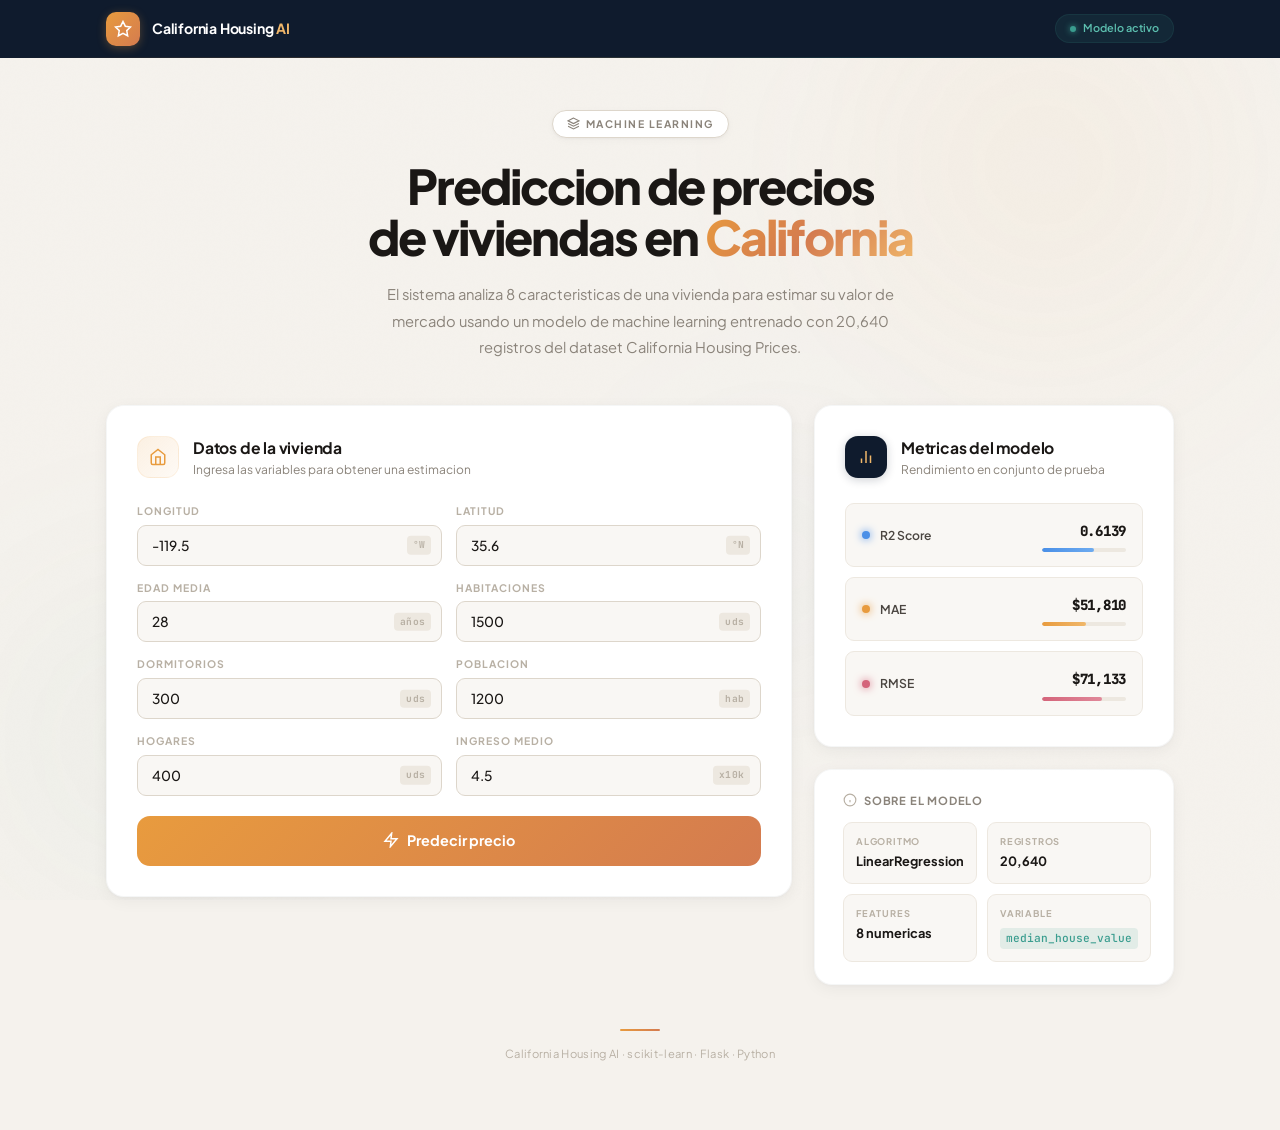
==== commit 8446a48d: "Visual polish: orb bg, noise texture, glows, refined shadows, animations" ====
--- a/templates/index.html
+++ b/templates/index.html
@@ -6,33 +6,43 @@
     <title>California Housing AI</title>
     <link rel="preconnect" href="https://fonts.googleapis.com">
     <link rel="preconnect" href="https://fonts.gstatic.com" crossorigin>
-    <link href="https://fonts.googleapis.com/css2?family=Plus+Jakarta+Sans:wght@300;400;500;600;700;800&family=JetBrains+Mono:wght@400;500&display=swap" rel="stylesheet">
+    <link href="https://fonts.googleapis.com/css2?family=Plus+Jakarta+Sans:ital,wght@0,300;0,400;0,500;0,600;0,700;0,800&family=JetBrains+Mono:wght@400;500&display=swap" rel="stylesheet">
     <link rel="stylesheet" href="/static/style.css">
 </head>
 <body>
+
+    <div class="bg-decor">
+        <div class="bg-orb bg-orb-1"></div>
+        <div class="bg-orb bg-orb-2"></div>
+        <div class="bg-orb bg-orb-3"></div>
+        <div class="bg-noise"></div>
+    </div>
 
     <nav class="navbar">
         <div class="nav-inner">
             <div class="nav-left">
                 <div class="nav-logo">
-                    <svg width="20" height="20" viewBox="0 0 24 24" fill="none" stroke="currentColor" stroke-width="2"><polygon points="12 2 15.09 8.26 22 9.27 17 14.14 18.18 21.02 12 17.77 5.82 21.02 7 14.14 2 9.27 8.91 8.26 12 2"/></svg>
+                    <svg width="18" height="18" viewBox="0 0 24 24" fill="none" stroke="currentColor" stroke-width="2"><polygon points="12 2 15.09 8.26 22 9.27 17 14.14 18.18 21.02 12 17.77 5.82 21.02 7 14.14 2 9.27 8.91 8.26 12 2"/></svg>
                 </div>
                 <span class="nav-brand">California Housing <span class="nav-accent">AI</span></span>
             </div>
             <div class="nav-right">
                 <div class="nav-status">
                     <span class="status-pulse"></span>
-                    Activo
-                </div>
-                <span class="nav-version">v1.0</span>
+                    Modelo activo
+                </div>
             </div>
         </div>
+        <div class="nav-glow"></div>
     </nav>
 
     <div class="page">
 
         <header class="hero">
-            <p class="hero-eyebrow">Regresion Lineal Multiple</p>
+            <div class="hero-badge">
+                <svg width="13" height="13" viewBox="0 0 24 24" fill="none" stroke="currentColor" stroke-width="2.2"><path d="M12 2L2 7l10 5 10-5-10-5z"/><path d="M2 17l10 5 10-5"/><path d="M2 12l10 5 10-5"/></svg>
+                Machine Learning
+            </div>
             <h1>Prediccion de precios<br>de viviendas en <span class="gradient-text">California</span></h1>
             <p class="hero-sub">El sistema analiza 8 caracteristicas de una vivienda para estimar su valor de mercado usando un modelo de machine learning entrenado con 20,640 registros del dataset California Housing Prices.</p>
         </header>
@@ -120,12 +130,14 @@
                 </form>
 
                 <div id="result" class="result hidden">
+                    <div class="result-glow"></div>
                     <div class="result-inner">
                         <div class="result-icon">
                             <svg width="22" height="22" viewBox="0 0 24 24" fill="none" stroke="currentColor" stroke-width="2.5"><polyline points="20 6 9 17 4 12"/></svg>
                         </div>
                         <p class="result-label">Precio estimado de la vivienda</p>
                         <p class="result-price" id="predictedPrice"></p>
+                        <p class="result-sub">Calculado con Regresion Lineal Multiple</p>
                     </div>
                 </div>
 
@@ -143,8 +155,8 @@
                             <svg width="18" height="18" viewBox="0 0 24 24" fill="none" stroke="currentColor" stroke-width="2"><line x1="18" y1="20" x2="18" y2="10"/><line x1="12" y1="20" x2="12" y2="4"/><line x1="6" y1="20" x2="6" y2="14"/></svg>
                         </div>
                         <div>
-                            <h2>Metricas</h2>
-                            <p class="card-sub">Rendimiento del modelo</p>
+                            <h2>Metricas del modelo</h2>
+                            <p class="card-sub">Rendimiento en conjunto de prueba</p>
                         </div>
                     </div>
 
@@ -183,7 +195,11 @@
                 </section>
 
                 <section class="card info-card">
-                    <div class="info-row">
+                    <div class="info-head">
+                        <svg width="14" height="14" viewBox="0 0 24 24" fill="none" stroke="currentColor" stroke-width="2"><circle cx="12" cy="12" r="10"/><line x1="12" y1="16" x2="12" y2="12"/><line x1="12" y1="8" x2="12.01" y2="8"/></svg>
+                        <span>Sobre el modelo</span>
+                    </div>
+                    <div class="info-grid">
                         <div class="info-block">
                             <p class="info-label">Algoritmo</p>
                             <p class="info-value">LinearRegression</p>
@@ -196,6 +212,10 @@
                             <p class="info-label">Features</p>
                             <p class="info-value">8 numericas</p>
                         </div>
+                        <div class="info-block">
+                            <p class="info-label">Variable</p>
+                            <p class="info-value mono">median_house_value</p>
+                        </div>
                     </div>
                 </section>
 
@@ -204,6 +224,7 @@
         </div>
 
         <footer class="footer">
+            <div class="footer-line"></div>
             <p>California Housing AI &middot; scikit-learn &middot; Flask &middot; Python</p>
         </footer>
 
--- a/static/style.css
+++ b/static/style.css
@@ -1,140 +1,164 @@
 *,*::before,*::after{margin:0;padding:0;box-sizing:border-box}
 :root{
-    --bg:#f4f1ed;--bg-warm:#f0ece5;
+    --bg:#f5f2ed;--bg-warm:#efeae3;
     --navy:#0f1b2d;--navy-light:#162540;
     --white:#ffffff;
-    --amber:#e89b3e;--amber-light:#f0b76a;--amber-dim:rgba(232,155,62,0.08);--amber-soft:rgba(232,155,62,0.12);
-    --terracotta:#d47b4f;--terracotta-dim:rgba(212,123,79,0.08);
-    --teal:#3a9d8f;--teal-dim:rgba(58,157,143,0.08);
-    --blue:#4a8fe7;--blue-dim:rgba(74,143,231,0.08);
-    --rose:#d4647a;--rose-dim:rgba(212,100,122,0.08);
-    --text:#1a1a1a;--text-2:#4a4540;--text-3:#8a837a;--text-4:#b5ad9f;
-    --sand-100:#ede8e0;--sand-200:#ddd6cb;
-    --shadow-sm:0 1px 3px rgba(15,27,45,0.04),0 1px 2px rgba(15,27,45,0.03);
-    --shadow:0 4px 24px rgba(15,27,45,0.06),0 1px 4px rgba(15,27,45,0.04);
-    --shadow-lg:0 12px 48px rgba(15,27,45,0.08),0 2px 8px rgba(15,27,45,0.04);
-    --shadow-hover:0 16px 56px rgba(15,27,45,0.1),0 4px 12px rgba(15,27,45,0.05);
-    --radius:16px;--radius-sm:12px;--radius-xs:8px;
+    --amber:#e89b3e;--amber-light:#f0b76a;--amber-glow:rgba(232,155,62,0.15);
+    --terracotta:#d47b4f;--terracotta-light:#e09570;
+    --teal:#3a9d8f;--teal-light:#5cbfaf;--teal-glow:rgba(58,157,143,0.12);
+    --blue:#4a8fe7;--blue-light:#6dabf0;
+    --rose:#d4647a;--rose-light:#e08899;
+    --text:#1a1715;--text-2:#4a4540;--text-3:#8a837a;--text-4:#b8b0a4;
+    --sand-50:#f9f7f4;--sand-100:#ede8e0;--sand-200:#ddd6cb;--sand-300:#c5bdb2;
+    --shadow-xs:0 1px 2px rgba(15,27,45,0.03);
+    --shadow-sm:0 1px 3px rgba(15,27,45,0.04),0 2px 8px rgba(15,27,45,0.03);
+    --shadow:0 4px 16px rgba(15,27,45,0.05),0 1px 4px rgba(15,27,45,0.03);
+    --shadow-md:0 8px 32px rgba(15,27,45,0.07),0 2px 8px rgba(15,27,45,0.03);
+    --shadow-lg:0 16px 56px rgba(15,27,45,0.09),0 4px 12px rgba(15,27,45,0.04);
+    --shadow-hover:0 20px 64px rgba(15,27,45,0.11),0 6px 16px rgba(15,27,45,0.05);
+    --shadow-amber:0 8px 32px rgba(232,155,62,0.25);
+    --radius:18px;--radius-sm:13px;--radius-xs:9px;
+    --ease:cubic-bezier(0.16,1,0.3,1);
 }
-body{font-family:'Plus Jakarta Sans',-apple-system,BlinkMacSystemFont,'Segoe UI',sans-serif;background:var(--bg);color:var(--text);min-height:100vh;-webkit-font-smoothing:antialiased}
+body{font-family:'Plus Jakarta Sans',-apple-system,BlinkMacSystemFont,'Segoe UI',sans-serif;background:var(--bg);color:var(--text);min-height:100vh;-webkit-font-smoothing:antialiased;-moz-osx-font-smoothing:grayscale;line-height:1.5}
+
+/* ═══ BACKGROUND DECORATIONS ═══ */
+.bg-decor{position:fixed;inset:0;pointer-events:none;z-index:0;overflow:hidden}
+.bg-orb{position:absolute;border-radius:50%;filter:blur(80px)}
+.bg-orb-1{width:600px;height:600px;background:radial-gradient(circle,rgba(232,155,62,0.06),transparent 70%);top:-15%;right:-5%;animation:orb-float 28s ease-in-out infinite alternate}
+.bg-orb-2{width:500px;height:500px;background:radial-gradient(circle,rgba(58,157,143,0.05),transparent 70%);bottom:-10%;left:-8%;animation:orb-float 22s ease-in-out infinite alternate-reverse}
+.bg-orb-3{width:400px;height:400px;background:radial-gradient(circle,rgba(74,143,231,0.04),transparent 70%);top:40%;left:45%;animation:orb-float 25s ease-in-out infinite alternate}
+@keyframes orb-float{from{transform:translate(0,0) scale(1)}to{transform:translate(20px,-15px) scale(1.04)}}
+.bg-noise{position:absolute;inset:0;opacity:0.3;background-image:url("data:image/svg+xml,%3Csvg viewBox='0 0 256 256' xmlns='http://www.w3.org/2000/svg'%3E%3Cfilter id='n'%3E%3CfeTurbulence type='fractalNoise' baseFrequency='0.9' numOctaves='4' stitchTiles='stitch'/%3E%3C/filter%3E%3Crect width='100%25' height='100%25' filter='url(%23n)' opacity='0.04'/%3E%3C/svg%3E");background-size:200px 200px}
 
 /* ═══ NAVBAR ═══ */
-.navbar{background:var(--navy);position:sticky;top:0;z-index:100;height:56px;display:flex;align-items:center}
-.nav-inner{width:100%;max-width:1120px;margin:0 auto;padding:0 32px;display:flex;align-items:center;justify-content:space-between}
+.navbar{background:var(--navy);position:sticky;top:0;z-index:100;height:58px;display:flex;flex-direction:column}
+.nav-inner{width:100%;max-width:1140px;margin:0 auto;padding:0 36px;display:flex;align-items:center;justify-content:space-between;flex:1}
 .nav-left{display:flex;align-items:center;gap:12px}
-.nav-logo{width:34px;height:34px;border-radius:9px;background:linear-gradient(135deg,var(--amber),var(--terracotta));display:flex;align-items:center;justify-content:center;color:#fff}
+.nav-logo{width:34px;height:34px;border-radius:10px;background:linear-gradient(135deg,var(--amber),var(--terracotta));display:flex;align-items:center;justify-content:center;color:#fff;box-shadow:0 2px 10px rgba(232,155,62,0.3)}
 .nav-brand{font-size:0.88rem;font-weight:700;color:#fff;letter-spacing:-0.2px}
 .nav-accent{color:var(--amber-light)}
 .nav-right{display:flex;align-items:center;gap:14px}
-.nav-status{display:flex;align-items:center;gap:6px;font-size:0.68rem;font-weight:600;color:var(--teal);background:rgba(58,157,143,0.1);padding:4px 12px;border-radius:20px}
-.status-pulse{width:6px;height:6px;border-radius:50%;background:var(--teal);animation:pulse 2s ease-in-out infinite}
-@keyframes pulse{0%,100%{opacity:1}50%{opacity:0.35}}
-.nav-version{font-size:0.62rem;font-weight:600;color:rgba(255,255,255,0.3);letter-spacing:0.5px}
+.nav-status{display:flex;align-items:center;gap:7px;font-size:0.68rem;font-weight:600;color:var(--teal-light);background:rgba(58,157,143,0.1);padding:5px 14px;border-radius:20px;border:1px solid rgba(58,157,143,0.12)}
+.status-pulse{width:6px;height:6px;border-radius:50%;background:var(--teal);box-shadow:0 0 6px var(--teal);animation:pulse 2s ease-in-out infinite}
+@keyframes pulse{0%,100%{opacity:1;box-shadow:0 0 6px var(--teal)}50%{opacity:0.4;box-shadow:0 0 2px var(--teal)}}
+.nav-glow{height:1px;background:linear-gradient(90deg,transparent,rgba(232,155,62,0.2),rgba(58,157,143,0.15),transparent)}
 
 /* ═══ PAGE ═══ */
-.page{max-width:1120px;margin:0 auto;padding:0 32px 60px}
+.page{max-width:1140px;margin:0 auto;padding:0 36px 60px;position:relative;z-index:1}
 
 /* ═══ HERO ═══ */
-.hero{padding:48px 0 40px;text-align:center}
-.hero-eyebrow{font-size:0.7rem;font-weight:700;text-transform:uppercase;letter-spacing:3px;color:var(--amber);margin-bottom:16px}
-.hero h1{font-size:2.8rem;font-weight:800;letter-spacing:-1.5px;line-height:1.1;color:var(--text);margin-bottom:18px}
-.gradient-text{background:linear-gradient(135deg,var(--amber),var(--terracotta));-webkit-background-clip:text;-webkit-text-fill-color:transparent;background-clip:text}
-.hero-sub{font-size:0.92rem;color:var(--text-3);max-width:560px;margin:0 auto;line-height:1.75}
+.hero{padding:52px 0 44px;text-align:center;position:relative}
+.hero-badge{display:inline-flex;align-items:center;gap:6px;padding:5px 14px;border-radius:20px;background:var(--white);border:1px solid var(--sand-200);box-shadow:var(--shadow-sm);font-size:0.65rem;font-weight:700;text-transform:uppercase;letter-spacing:1.5px;color:var(--text-3);margin-bottom:22px;animation:fadeIn 0.6s var(--ease)}
+@keyframes fadeIn{from{opacity:0;transform:translateY(8px)}to{opacity:1;transform:translateY(0)}}
+.hero h1{font-size:3rem;font-weight:800;letter-spacing:-2px;line-height:1.08;color:var(--text);margin-bottom:18px;animation:fadeIn 0.6s var(--ease) 0.1s both}
+.gradient-text{background:linear-gradient(135deg,var(--amber),var(--terracotta),var(--amber-light));-webkit-background-clip:text;-webkit-text-fill-color:transparent;background-clip:text}
+.hero-sub{font-size:0.92rem;color:var(--text-3);max-width:540px;margin:0 auto;line-height:1.8;animation:fadeIn 0.6s var(--ease) 0.2s both}
 
-/* ═══ DASHBOARD LAYOUT ═══ */
-.dashboard{display:grid;grid-template-columns:1fr 340px;gap:20px;align-items:start}
+/* ═══ DASHBOARD ═══ */
+.dashboard{display:grid;grid-template-columns:1fr 360px;gap:22px;align-items:start;animation:fadeIn 0.6s var(--ease) 0.3s both}
 
 /* ═══ CARDS ═══ */
-.card{background:var(--white);border-radius:var(--radius);padding:28px;box-shadow:var(--shadow);border:1px solid rgba(15,27,45,0.04);transition:box-shadow 0.3s,transform 0.3s}
-.card:hover{box-shadow:var(--shadow-hover)}
+.card{background:var(--white);border-radius:var(--radius);padding:30px;box-shadow:var(--shadow);border:1px solid rgba(15,27,45,0.04);transition:all 0.35s var(--ease);position:relative;overflow:hidden}
+.card::before{content:'';position:absolute;top:0;left:0;right:0;height:1px;background:linear-gradient(90deg,transparent,rgba(255,255,255,0.8),transparent);opacity:0.5}
+.card:hover{box-shadow:var(--shadow-lg);transform:translateY(-2px)}
 .card-head{display:flex;align-items:center;gap:14px;margin-bottom:24px}
-.card-icon{width:40px;height:40px;border-radius:var(--radius-sm);display:flex;align-items:center;justify-content:center;flex-shrink:0}
-.card-icon.amber{background:var(--amber-dim);color:var(--amber)}
-.card-icon.navy{background:var(--navy);color:var(--amber-light)}
-.card-head h2{font-size:0.95rem;font-weight:700;color:var(--text);letter-spacing:-0.2px}
+.card-icon{width:42px;height:42px;border-radius:var(--radius-sm);display:flex;align-items:center;justify-content:center;flex-shrink:0;transition:transform 0.3s var(--ease)}
+.card:hover .card-icon{transform:scale(1.05)}
+.card-icon.amber{background:linear-gradient(135deg,var(--amber-glow),rgba(232,155,62,0.05));color:var(--amber);border:1px solid rgba(232,155,62,0.1)}
+.card-icon.navy{background:var(--navy);color:var(--amber-light);box-shadow:0 2px 10px rgba(15,27,45,0.2)}
+.card-head h2{font-size:0.98rem;font-weight:700;color:var(--text);letter-spacing:-0.2px}
 .card-sub{font-size:0.75rem;color:var(--text-3);margin-top:2px}
 
 /* ═══ FORM ═══ */
-.form-grid{display:grid;grid-template-columns:1fr 1fr;gap:14px;margin-bottom:18px}
-.field label{display:block;font-size:0.68rem;font-weight:700;text-transform:uppercase;letter-spacing:0.8px;color:var(--text-4);margin-bottom:6px}
+.form-grid{display:grid;grid-template-columns:1fr 1fr;gap:14px;margin-bottom:20px}
+.field label{display:block;font-size:0.65rem;font-weight:700;text-transform:uppercase;letter-spacing:1px;color:var(--text-4);margin-bottom:6px;transition:color 0.2s}
+.field:focus-within label{color:var(--amber)}
 .input-wrap{position:relative}
-.input-wrap input{width:100%;padding:10px 42px 10px 13px;border:1.5px solid var(--sand-200);border-radius:var(--radius-xs);background:var(--bg);color:var(--text);font-size:0.85rem;font-family:'Plus Jakarta Sans',sans-serif;font-weight:500;outline:none;transition:all 0.2s}
-.input-wrap input:hover{border-color:#c5bdb2}
-.input-wrap input:focus{border-color:var(--amber);background:var(--white);box-shadow:0 0 0 3px var(--amber-dim)}
-.tag{position:absolute;right:10px;top:50%;transform:translateY(-50%);font-size:0.62rem;font-weight:700;color:var(--text-4);pointer-events:none;font-family:'JetBrains Mono',monospace;letter-spacing:0.2px}
+.input-wrap input{width:100%;padding:11px 44px 11px 14px;border:1.5px solid var(--sand-200);border-radius:var(--radius-xs);background:var(--sand-50);color:var(--text);font-size:0.86rem;font-family:'Plus Jakarta Sans',sans-serif;font-weight:500;outline:none;transition:all 0.25s var(--ease)}
+.input-wrap input:hover{border-color:var(--sand-300);background:var(--white)}
+.input-wrap input:focus{border-color:var(--amber);background:var(--white);box-shadow:0 0 0 3.5px var(--amber-glow),var(--shadow-xs)}
+.tag{position:absolute;right:11px;top:50%;transform:translateY(-50%);font-size:0.6rem;font-weight:700;color:var(--text-4);pointer-events:none;font-family:'JetBrains Mono',monospace;letter-spacing:0.2px;padding:2px 6px;border-radius:4px;background:var(--sand-100);transition:all 0.2s}
+.input-wrap input:focus~.tag{background:var(--amber-glow);color:var(--amber)}
 
 /* ═══ BUTTON ═══ */
-button[type="submit"]{width:100%;height:48px;border:none;border-radius:var(--radius-sm);background:linear-gradient(135deg,var(--amber),var(--terracotta));color:#fff;cursor:pointer;font-size:0.88rem;font-weight:700;font-family:'Plus Jakarta Sans',sans-serif;transition:all 0.3s;position:relative;overflow:hidden}
-button[type="submit"]:hover{transform:translateY(-1px);box-shadow:0 8px 32px rgba(232,155,62,0.3)}
-button[type="submit"]:active{transform:translateY(0)}
-button[type="submit"]:disabled{opacity:0.45;cursor:not-allowed;transform:none;box-shadow:none}
-.btn-shine{position:absolute;top:0;left:-80%;width:60%;height:100%;background:linear-gradient(90deg,transparent,rgba(255,255,255,0.18),transparent);transform:skewX(-15deg);transition:left 0.6s;z-index:1}
+button[type="submit"]{width:100%;height:50px;border:none;border-radius:var(--radius-sm);background:linear-gradient(135deg,var(--amber),var(--terracotta));color:#fff;cursor:pointer;font-size:0.9rem;font-weight:700;font-family:'Plus Jakarta Sans',sans-serif;transition:all 0.3s var(--ease);position:relative;overflow:hidden;letter-spacing:-0.1px}
+button[type="submit"]:hover{transform:translateY(-2px);box-shadow:var(--shadow-amber)}
+button[type="submit"]:active{transform:translateY(0);box-shadow:var(--shadow-sm)}
+button[type="submit"]:disabled{opacity:0.4;cursor:not-allowed;transform:none;box-shadow:none}
+.btn-shine{position:absolute;top:0;left:-80%;width:60%;height:100%;background:linear-gradient(90deg,transparent,rgba(255,255,255,0.2),transparent);transform:skewX(-15deg);transition:left 0.7s var(--ease);z-index:1}
 button[type="submit"]:hover .btn-shine{left:130%}
 .btn-inner{position:relative;z-index:2;display:inline-flex;align-items:center;gap:8px}
 
 /* ═══ RESULT ═══ */
-.result{margin-top:20px;border-radius:var(--radius-sm);border:1.5px solid rgba(58,157,143,0.2);background:linear-gradient(135deg,rgba(58,157,143,0.04),rgba(58,157,143,0.08));animation:slideUp 0.4s cubic-bezier(0.16,1,0.3,1)}
-.result-inner{padding:24px;text-align:center}
-.result-icon{width:42px;height:42px;border-radius:50%;background:var(--teal-dim);color:var(--teal);display:flex;align-items:center;justify-content:center;margin:0 auto 10px}
-.result-label{font-size:0.68rem;font-weight:700;text-transform:uppercase;letter-spacing:1.2px;color:var(--teal);margin-bottom:6px}
-.result-price{font-size:2.6rem;font-weight:800;letter-spacing:-1.5px;color:var(--text)}
-@keyframes slideUp{from{opacity:0;transform:translateY(10px)}to{opacity:1;transform:translateY(0)}}
+.result{margin-top:22px;border-radius:var(--radius-sm);border:1.5px solid rgba(58,157,143,0.18);background:linear-gradient(145deg,rgba(58,157,143,0.03),rgba(58,157,143,0.07));animation:slideUp 0.5s var(--ease);position:relative;overflow:hidden}
+.result-glow{position:absolute;top:-30px;left:50%;transform:translateX(-50%);width:200px;height:200px;background:radial-gradient(circle,rgba(58,157,143,0.1),transparent 70%);pointer-events:none}
+.result-inner{position:relative;z-index:1;padding:28px 24px;text-align:center}
+.result-icon{width:46px;height:46px;border-radius:50%;background:linear-gradient(135deg,var(--teal-glow),rgba(58,157,143,0.04));color:var(--teal);display:flex;align-items:center;justify-content:center;margin:0 auto 12px;border:1.5px solid rgba(58,157,143,0.12)}
+.result-label{font-size:0.65rem;font-weight:700;text-transform:uppercase;letter-spacing:1.5px;color:var(--teal);margin-bottom:8px}
+.result-price{font-size:2.8rem;font-weight:800;letter-spacing:-2px;color:var(--text);line-height:1}
+.result-sub{font-size:0.72rem;color:var(--text-4);margin-top:8px}
+@keyframes slideUp{from{opacity:0;transform:translateY(12px)}to{opacity:1;transform:translateY(0)}}
 
-.error{margin-top:14px;padding:12px 16px;background:var(--rose-dim);border:1px solid rgba(212,100,122,0.15);border-radius:var(--radius-xs);color:var(--rose);font-size:0.82rem;font-weight:500;display:flex;align-items:center;gap:8px;animation:slideUp 0.3s}
+.error{margin-top:14px;padding:12px 16px;background:rgba(212,100,122,0.06);border:1px solid rgba(212,100,122,0.12);border-radius:var(--radius-xs);color:var(--rose);font-size:0.82rem;font-weight:500;display:flex;align-items:center;gap:8px;animation:slideUp 0.3s var(--ease)}
 .hidden{display:none!important}
 
 /* ═══ SIDE STACK ═══ */
-.side-stack{display:flex;flex-direction:column;gap:20px}
+.side-stack{display:flex;flex-direction:column;gap:22px}
 
 /* ═══ METRICS ═══ */
-.metrics-list{display:flex;flex-direction:column;gap:14px}
-.metric-row{display:flex;align-items:center;justify-content:space-between;padding:12px 14px;border-radius:var(--radius-xs);background:var(--bg);border:1px solid rgba(15,27,45,0.04);transition:all 0.2s}
-.metric-row:hover{border-color:var(--sand-200);box-shadow:var(--shadow-sm)}
+.metrics-list{display:flex;flex-direction:column;gap:10px}
+.metric-row{display:flex;align-items:center;justify-content:space-between;padding:14px 16px;border-radius:var(--radius-xs);background:var(--sand-50);border:1px solid var(--sand-100);transition:all 0.25s var(--ease)}
+.metric-row:hover{border-color:var(--sand-200);box-shadow:var(--shadow-sm);transform:translateX(2px)}
 .metric-left{display:flex;align-items:center;gap:10px}
-.metric-dot{width:8px;height:8px;border-radius:50%}
-.metric-dot.blue{background:var(--blue)}
-.metric-dot.amber{background:var(--amber)}
-.metric-dot.rose{background:var(--rose)}
-.metric-name{font-size:0.75rem;font-weight:600;color:var(--text-2)}
+.metric-dot{width:8px;height:8px;border-radius:50%;box-shadow:0 0 8px currentColor}
+.metric-dot.blue{background:var(--blue);color:var(--blue)}
+.metric-dot.amber{background:var(--amber);color:var(--amber)}
+.metric-dot.rose{background:var(--rose);color:var(--rose)}
+.metric-name{font-size:0.76rem;font-weight:600;color:var(--text-2)}
 .metric-right{text-align:right}
-.metric-val{font-size:0.85rem;font-weight:800;color:var(--text);font-family:'JetBrains Mono',monospace;letter-spacing:-0.3px}
-.mini-bar{width:80px;height:3px;border-radius:3px;background:var(--sand-100);margin-top:5px;overflow:hidden}
-.mini-fill{height:100%;border-radius:3px;transition:width 0.8s cubic-bezier(0.16,1,0.3,1)}
-.mini-fill.blue{background:var(--blue)}
-.mini-fill.amber{background:var(--amber)}
-.mini-fill.rose{background:var(--rose)}
+.metric-val{font-size:0.88rem;font-weight:800;color:var(--text);font-family:'JetBrains Mono',monospace;letter-spacing:-0.3px}
+.mini-bar{width:84px;height:4px;border-radius:4px;background:var(--sand-100);margin-top:6px;overflow:hidden}
+.mini-fill{height:100%;border-radius:4px;transition:width 1s var(--ease)}
+.mini-fill.blue{background:linear-gradient(90deg,var(--blue),var(--blue-light))}
+.mini-fill.amber{background:linear-gradient(90deg,var(--amber),var(--amber-light))}
+.mini-fill.rose{background:linear-gradient(90deg,var(--rose),var(--rose-light))}
 
 /* ═══ INFO CARD ═══ */
-.info-card{padding:20px 28px}
-.info-row{display:flex;gap:16px}
-.info-block{flex:1;text-align:center;padding:10px;border-radius:var(--radius-xs);background:var(--bg)}
-.info-label{font-size:0.6rem;font-weight:700;text-transform:uppercase;letter-spacing:0.8px;color:var(--text-4);margin-bottom:3px}
-.info-value{font-size:0.82rem;font-weight:700;color:var(--text)}
+.info-card{padding:22px 28px}
+.info-head{display:flex;align-items:center;gap:7px;font-size:0.7rem;font-weight:700;color:var(--text-3);margin-bottom:14px;text-transform:uppercase;letter-spacing:0.8px}
+.info-head svg{color:var(--text-4)}
+.info-grid{display:grid;grid-template-columns:1fr 1fr;gap:10px}
+.info-block{padding:12px;border-radius:var(--radius-xs);background:var(--sand-50);border:1px solid var(--sand-100);transition:all 0.2s}
+.info-block:hover{border-color:var(--sand-200)}
+.info-label{font-size:0.58rem;font-weight:700;text-transform:uppercase;letter-spacing:0.8px;color:var(--text-4);margin-bottom:3px}
+.info-value{font-size:0.8rem;font-weight:700;color:var(--text)}
+.info-value.mono{font-family:'JetBrains Mono',monospace;font-size:0.7rem;font-weight:500;color:var(--teal);background:var(--teal-glow);padding:2px 6px;border-radius:4px;display:inline-block;margin-top:2px}
 
 /* ═══ FOOTER ═══ */
-.footer{text-align:center;padding:40px 0 8px}
+.footer{text-align:center;padding:44px 0 8px}
+.footer-line{width:40px;height:2px;border-radius:2px;background:linear-gradient(90deg,var(--amber),var(--terracotta));margin:0 auto 14px}
 .footer p{font-size:0.7rem;color:var(--text-4);letter-spacing:0.3px}
 
 /* ═══ RESPONSIVE ═══ */
-@media(max-width:860px){
+@media(max-width:880px){
     .dashboard{grid-template-columns:1fr}
-    .side-stack{flex-direction:row;flex-wrap:wrap}
-    .side-stack .card{flex:1;min-width:260px}
+    .side-stack{display:grid;grid-template-columns:1fr 1fr;gap:22px}
 }
 @media(max-width:640px){
-    .page{padding:0 16px 40px}
-    .hero{padding:32px 0 28px}
-    .hero h1{font-size:1.8rem;letter-spacing:-1px}
-    .hero-sub{font-size:0.82rem}
+    .page{padding:0 18px 44px}
+    .hero{padding:36px 0 30px}
+    .hero h1{font-size:2rem;letter-spacing:-1px}
+    .hero-sub{font-size:0.84rem}
     .form-grid{grid-template-columns:1fr}
-    .card{padding:22px 18px}
-    .result-price{font-size:2rem}
-    .side-stack{flex-direction:column}
-    .side-stack .card{min-width:auto}
-    .nav-inner{padding:0 16px}
-    .info-row{flex-direction:column;gap:8px}
+    .card{padding:24px 20px}
+    .result-price{font-size:2.2rem}
+    .side-stack{grid-template-columns:1fr}
+    .nav-inner{padding:0 18px}
+    .info-grid{grid-template-columns:1fr 1fr}
 }
 @media(max-width:400px){
-    .hero h1{font-size:1.5rem}
+    .hero h1{font-size:1.6rem}
     .nav-brand{font-size:0.78rem}
+    .info-grid{grid-template-columns:1fr}
 }
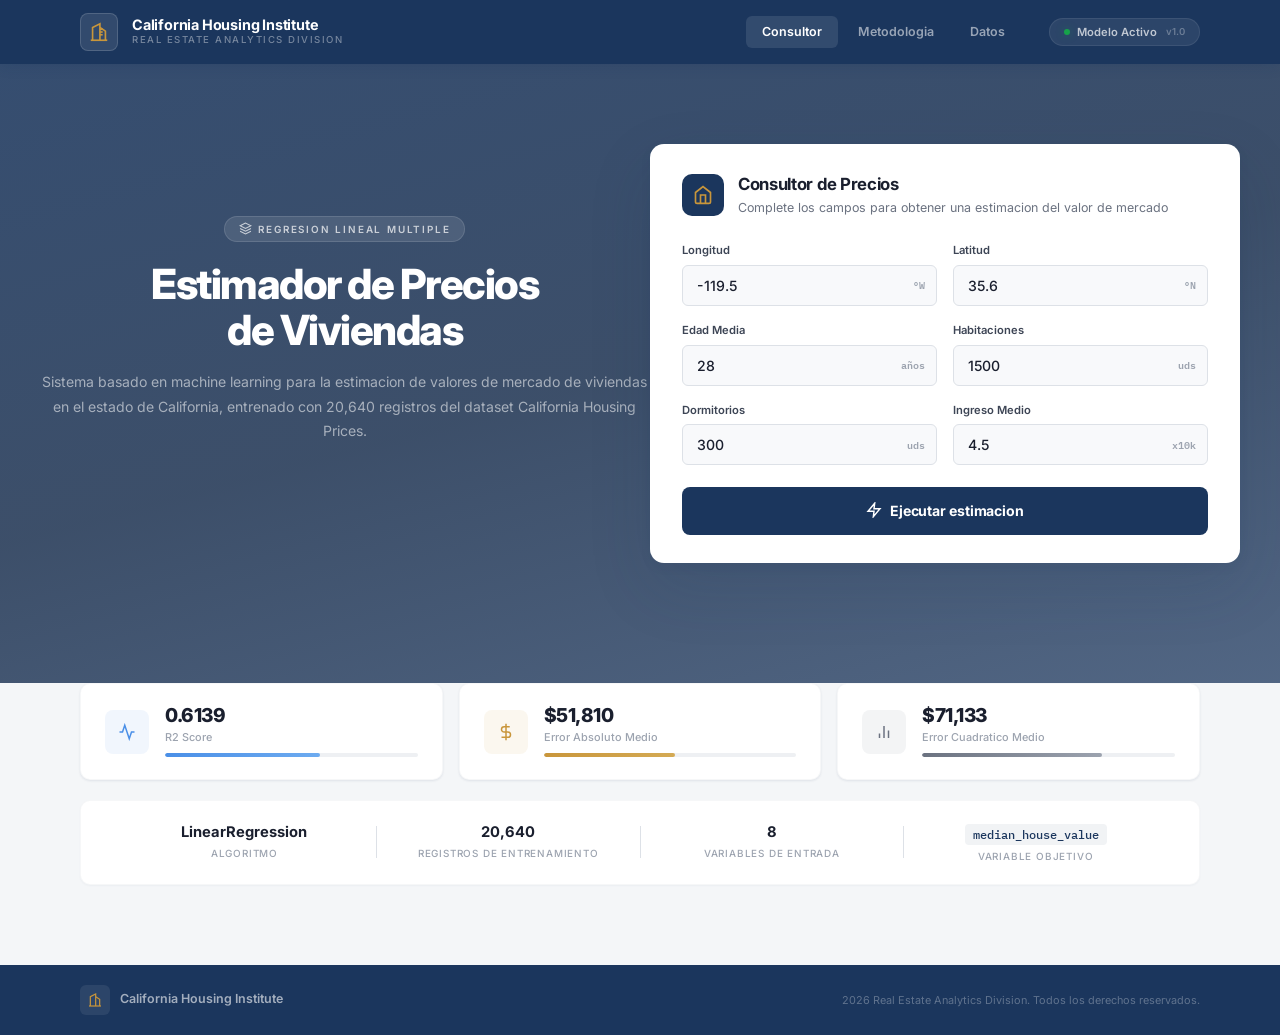
==== commit e440be72: "Institutional redesign: navy corporate style, hero with SF photo, floating predictor card" ====
--- a/templates/index.html
+++ b/templates/index.html
@@ -3,232 +3,214 @@
 <head>
     <meta charset="UTF-8">
     <meta name="viewport" content="width=device-width, initial-scale=1.0">
-    <title>California Housing AI</title>
+    <title>California Housing Institute</title>
     <link rel="preconnect" href="https://fonts.googleapis.com">
     <link rel="preconnect" href="https://fonts.gstatic.com" crossorigin>
-    <link href="https://fonts.googleapis.com/css2?family=Plus+Jakarta+Sans:ital,wght@0,300;0,400;0,500;0,600;0,700;0,800&family=JetBrains+Mono:wght@400;500&display=swap" rel="stylesheet">
+    <link href="https://fonts.googleapis.com/css2?family=Inter:wght@400;500;600;700;800;900&family=IBM+Plex+Mono:wght@500;600&display=swap" rel="stylesheet">
     <link rel="stylesheet" href="/static/style.css">
 </head>
 <body>
-
-    <div class="bg-decor">
-        <div class="bg-orb bg-orb-1"></div>
-        <div class="bg-orb bg-orb-2"></div>
-        <div class="bg-orb bg-orb-3"></div>
-        <div class="bg-noise"></div>
-    </div>
 
     <nav class="navbar">
         <div class="nav-inner">
             <div class="nav-left">
                 <div class="nav-logo">
-                    <svg width="18" height="18" viewBox="0 0 24 24" fill="none" stroke="currentColor" stroke-width="2"><polygon points="12 2 15.09 8.26 22 9.27 17 14.14 18.18 21.02 12 17.77 5.82 21.02 7 14.14 2 9.27 8.91 8.26 12 2"/></svg>
-                </div>
-                <span class="nav-brand">California Housing <span class="nav-accent">AI</span></span>
+                    <svg width="22" height="22" viewBox="0 0 24 24" fill="none" stroke="currentColor" stroke-width="1.8">
+                        <path d="M3 21h18"/>
+                        <path d="M5 21V7l8-4v18"/>
+                        <path d="M19 21V11l-6-4"/>
+                        <path d="M9 9v.01"/><path d="M9 12v.01"/><path d="M9 15v.01"/><path d="M9 18v.01"/>
+                        <path d="M13 9h3"/><path d="M13 12h3"/><path d="M13 15h3"/>
+                    </svg>
+                </div>
+                <div class="nav-brand-group">
+                    <span class="nav-brand">California Housing Institute</span>
+                    <span class="nav-tagline">Real Estate Analytics Division</span>
+                </div>
             </div>
             <div class="nav-right">
+                <div class="nav-links">
+                    <a href="#" class="nav-link active">Consultor</a>
+                    <a href="#" class="nav-link">Metodologia</a>
+                    <a href="#" class="nav-link">Datos</a>
+                </div>
                 <div class="nav-status">
-                    <span class="status-pulse"></span>
-                    Modelo activo
-                </div>
-            </div>
-        </div>
-        <div class="nav-glow"></div>
+                    <span class="status-dot"></span>
+                    Modelo Activo
+                    <span class="nav-version">v1.0</span>
+                </div>
+            </div>
+        </div>
     </nav>
 
-    <div class="page">
-
-        <header class="hero">
+    <section class="hero">
+        <div class="hero-bg"></div>
+        <div class="hero-overlay"></div>
+        <div class="hero-content">
             <div class="hero-badge">
-                <svg width="13" height="13" viewBox="0 0 24 24" fill="none" stroke="currentColor" stroke-width="2.2"><path d="M12 2L2 7l10 5 10-5-10-5z"/><path d="M2 17l10 5 10-5"/><path d="M2 12l10 5 10-5"/></svg>
-                Machine Learning
-            </div>
-            <h1>Prediccion de precios<br>de viviendas en <span class="gradient-text">California</span></h1>
-            <p class="hero-sub">El sistema analiza 8 caracteristicas de una vivienda para estimar su valor de mercado usando un modelo de machine learning entrenado con 20,640 registros del dataset California Housing Prices.</p>
-        </header>
-
-        <div class="dashboard">
-
-            <section class="card main-card">
-                <div class="card-head">
-                    <div class="card-icon amber">
-                        <svg width="18" height="18" viewBox="0 0 24 24" fill="none" stroke="currentColor" stroke-width="2"><path d="M3 9l9-7 9 7v11a2 2 0 0 1-2 2H5a2 2 0 0 1-2-2z"/><polyline points="9 22 9 12 15 12 15 22"/></svg>
+                <svg width="13" height="13" viewBox="0 0 24 24" fill="none" stroke="currentColor" stroke-width="2"><path d="M12 2L2 7l10 5 10-5-10-5z"/><path d="M2 17l10 5 10-5"/><path d="M2 12l10 5 10-5"/></svg>
+                Regresion Lineal Multiple
+            </div>
+            <h1>Estimador de Precios<br>de Viviendas</h1>
+            <p class="hero-sub">Sistema basado en machine learning para la estimacion de valores de mercado de viviendas en el estado de California, entrenado con 20,640 registros del dataset California Housing Prices.</p>
+        </div>
+
+        <div class="predictor-card">
+            <div class="pc-header">
+                <div class="pc-title-row">
+                    <div class="pc-icon">
+                        <svg width="20" height="20" viewBox="0 0 24 24" fill="none" stroke="currentColor" stroke-width="2"><path d="M3 9l9-7 9 7v11a2 2 0 0 1-2 2H5a2 2 0 0 1-2-2z"/><polyline points="9 22 9 12 15 12 15 22"/></svg>
                     </div>
                     <div>
-                        <h2>Datos de la vivienda</h2>
-                        <p class="card-sub">Ingresa las variables para obtener una estimacion</p>
-                    </div>
-                </div>
-
-                <form id="predictForm" autocomplete="off">
-                    <div class="form-grid">
-                        <div class="field">
-                            <label for="longitude">Longitud</label>
-                            <div class="input-wrap">
-                                <input type="number" id="longitude" step="any" value="-119.5" required>
-                                <span class="tag">°W</span>
-                            </div>
-                        </div>
-                        <div class="field">
-                            <label for="latitude">Latitud</label>
-                            <div class="input-wrap">
-                                <input type="number" id="latitude" step="any" value="35.6" required>
-                                <span class="tag">°N</span>
-                            </div>
-                        </div>
-                        <div class="field">
-                            <label for="housing_median_age">Edad media</label>
-                            <div class="input-wrap">
-                                <input type="number" id="housing_median_age" step="any" value="28" required>
-                                <span class="tag">años</span>
-                            </div>
-                        </div>
-                        <div class="field">
-                            <label for="total_rooms">Habitaciones</label>
-                            <div class="input-wrap">
-                                <input type="number" id="total_rooms" step="any" value="1500" required>
-                                <span class="tag">uds</span>
-                            </div>
-                        </div>
-                        <div class="field">
-                            <label for="total_bedrooms">Dormitorios</label>
-                            <div class="input-wrap">
-                                <input type="number" id="total_bedrooms" step="any" value="300" required>
-                                <span class="tag">uds</span>
-                            </div>
-                        </div>
-                        <div class="field">
-                            <label for="population">Poblacion</label>
-                            <div class="input-wrap">
-                                <input type="number" id="population" step="any" value="1200" required>
-                                <span class="tag">hab</span>
-                            </div>
-                        </div>
-                        <div class="field">
-                            <label for="households">Hogares</label>
-                            <div class="input-wrap">
-                                <input type="number" id="households" step="any" value="400" required>
-                                <span class="tag">uds</span>
-                            </div>
-                        </div>
-                        <div class="field">
-                            <label for="median_income">Ingreso medio</label>
-                            <div class="input-wrap">
-                                <input type="number" id="median_income" step="any" value="4.5" required>
-                                <span class="tag">x10k</span>
-                            </div>
-                        </div>
-                    </div>
-
-                    <button type="submit" id="btnPredict">
-                        <span class="btn-shine"></span>
-                        <span class="btn-inner">
-                            <svg width="16" height="16" viewBox="0 0 24 24" fill="none" stroke="currentColor" stroke-width="2.2"><polygon points="13 2 3 14 12 14 11 22 21 10 12 10 13 2"/></svg>
-                            Predecir precio
-                        </span>
-                    </button>
-                </form>
-
-                <div id="result" class="result hidden">
-                    <div class="result-glow"></div>
-                    <div class="result-inner">
-                        <div class="result-icon">
-                            <svg width="22" height="22" viewBox="0 0 24 24" fill="none" stroke="currentColor" stroke-width="2.5"><polyline points="20 6 9 17 4 12"/></svg>
-                        </div>
-                        <p class="result-label">Precio estimado de la vivienda</p>
-                        <p class="result-price" id="predictedPrice"></p>
-                        <p class="result-sub">Calculado con Regresion Lineal Multiple</p>
-                    </div>
-                </div>
-
-                <div id="error" class="error hidden">
-                    <svg width="15" height="15" viewBox="0 0 24 24" fill="none" stroke="currentColor" stroke-width="2"><circle cx="12" cy="12" r="10"/><line x1="15" y1="9" x2="9" y2="15"/><line x1="9" y1="9" x2="15" y2="15"/></svg>
-                    <span id="errorMsg"></span>
-                </div>
-            </section>
-
-            <div class="side-stack">
-
-                <section class="card metrics-card">
-                    <div class="card-head">
-                        <div class="card-icon navy">
-                            <svg width="18" height="18" viewBox="0 0 24 24" fill="none" stroke="currentColor" stroke-width="2"><line x1="18" y1="20" x2="18" y2="10"/><line x1="12" y1="20" x2="12" y2="4"/><line x1="6" y1="20" x2="6" y2="14"/></svg>
-                        </div>
-                        <div>
-                            <h2>Metricas del modelo</h2>
-                            <p class="card-sub">Rendimiento en conjunto de prueba</p>
-                        </div>
-                    </div>
-
-                    <div class="metrics-list">
-                        <div class="metric-row">
-                            <div class="metric-left">
-                                <div class="metric-dot blue"></div>
-                                <span class="metric-name">R2 Score</span>
-                            </div>
-                            <div class="metric-right">
-                                <span class="metric-val" id="metricR2">0.6139</span>
-                                <div class="mini-bar"><div class="mini-fill blue" style="width:61.4%"></div></div>
-                            </div>
-                        </div>
-                        <div class="metric-row">
-                            <div class="metric-left">
-                                <div class="metric-dot amber"></div>
-                                <span class="metric-name">MAE</span>
-                            </div>
-                            <div class="metric-right">
-                                <span class="metric-val" id="metricMAE">$51,810</span>
-                                <div class="mini-bar"><div class="mini-fill amber" style="width:52%"></div></div>
-                            </div>
-                        </div>
-                        <div class="metric-row">
-                            <div class="metric-left">
-                                <div class="metric-dot rose"></div>
-                                <span class="metric-name">RMSE</span>
-                            </div>
-                            <div class="metric-right">
-                                <span class="metric-val" id="metricRMSE">$71,133</span>
-                                <div class="mini-bar"><div class="mini-fill rose" style="width:71%"></div></div>
-                            </div>
-                        </div>
-                    </div>
-                </section>
-
-                <section class="card info-card">
-                    <div class="info-head">
-                        <svg width="14" height="14" viewBox="0 0 24 24" fill="none" stroke="currentColor" stroke-width="2"><circle cx="12" cy="12" r="10"/><line x1="12" y1="16" x2="12" y2="12"/><line x1="12" y1="8" x2="12.01" y2="8"/></svg>
-                        <span>Sobre el modelo</span>
-                    </div>
-                    <div class="info-grid">
-                        <div class="info-block">
-                            <p class="info-label">Algoritmo</p>
-                            <p class="info-value">LinearRegression</p>
-                        </div>
-                        <div class="info-block">
-                            <p class="info-label">Registros</p>
-                            <p class="info-value">20,640</p>
-                        </div>
-                        <div class="info-block">
-                            <p class="info-label">Features</p>
-                            <p class="info-value">8 numericas</p>
-                        </div>
-                        <div class="info-block">
-                            <p class="info-label">Variable</p>
-                            <p class="info-value mono">median_house_value</p>
-                        </div>
-                    </div>
-                </section>
-
-            </div>
-
-        </div>
-
-        <footer class="footer">
-            <div class="footer-line"></div>
-            <p>California Housing AI &middot; scikit-learn &middot; Flask &middot; Python</p>
-        </footer>
-
-    </div>
+                        <h2>Consultor de Precios</h2>
+                        <p>Complete los campos para obtener una estimacion del valor de mercado</p>
+                    </div>
+                </div>
+            </div>
+
+            <form id="predictForm" autocomplete="off">
+                <div class="form-grid">
+                    <div class="field">
+                        <label for="longitude">Longitud</label>
+                        <div class="input-wrap">
+                            <input type="number" id="longitude" step="any" value="-119.5" required>
+                            <span class="input-tag">°W</span>
+                        </div>
+                    </div>
+                    <div class="field">
+                        <label for="latitude">Latitud</label>
+                        <div class="input-wrap">
+                            <input type="number" id="latitude" step="any" value="35.6" required>
+                            <span class="input-tag">°N</span>
+                        </div>
+                    </div>
+                    <div class="field">
+                        <label for="housing_median_age">Edad Media</label>
+                        <div class="input-wrap">
+                            <input type="number" id="housing_median_age" step="any" value="28" required>
+                            <span class="input-tag">años</span>
+                        </div>
+                    </div>
+                    <div class="field">
+                        <label for="total_rooms">Habitaciones</label>
+                        <div class="input-wrap">
+                            <input type="number" id="total_rooms" step="any" value="1500" required>
+                            <span class="input-tag">uds</span>
+                        </div>
+                    </div>
+                    <div class="field">
+                        <label for="total_bedrooms">Dormitorios</label>
+                        <div class="input-wrap">
+                            <input type="number" id="total_bedrooms" step="any" value="300" required>
+                            <span class="input-tag">uds</span>
+                        </div>
+                    </div>
+                    <div class="field">
+                        <label for="median_income">Ingreso Medio</label>
+                        <div class="input-wrap">
+                            <input type="number" id="median_income" step="any" value="4.5" required>
+                            <span class="input-tag">x10k</span>
+                        </div>
+                    </div>
+                </div>
+
+                <button type="submit" id="btnPredict">
+                    <span class="btn-shine"></span>
+                    <span class="btn-inner">
+                        <svg width="16" height="16" viewBox="0 0 24 24" fill="none" stroke="currentColor" stroke-width="2.2"><polygon points="13 2 3 14 12 14 11 22 21 10 12 10 13 2"/></svg>
+                        Ejecutar estimacion
+                    </span>
+                </button>
+            </form>
+
+            <div id="result" class="result hidden">
+                <div class="result-inner">
+                    <div class="result-icon">
+                        <svg width="20" height="20" viewBox="0 0 24 24" fill="none" stroke="currentColor" stroke-width="2.5"><polyline points="20 6 9 17 4 12"/></svg>
+                    </div>
+                    <p class="result-label">Precio estimado de la vivienda</p>
+                    <p class="result-price" id="predictedPrice"></p>
+                    <p class="result-sub">Calculado con Regresion Lineal Multiple</p>
+                </div>
+            </div>
+
+            <div id="error" class="error hidden">
+                <svg width="15" height="15" viewBox="0 0 24 24" fill="none" stroke="currentColor" stroke-width="2"><circle cx="12" cy="12" r="10"/><line x1="15" y1="9" x2="9" y2="15"/><line x1="9" y1="9" x2="15" y2="15"/></svg>
+                <span id="errorMsg"></span>
+            </div>
+        </div>
+    </section>
+
+    <main class="main-content">
+        <div class="metrics-band">
+            <div class="metric-block">
+                <div class="metric-icon blue">
+                    <svg width="18" height="18" viewBox="0 0 24 24" fill="none" stroke="currentColor" stroke-width="2"><polyline points="22 12 18 12 15 21 9 3 6 12 2 12"/></svg>
+                </div>
+                <div class="metric-data">
+                    <p class="metric-val" id="metricR2">0.6139</p>
+                    <p class="metric-label">R2 Score</p>
+                    <div class="metric-bar"><div class="metric-bar-fill blue" style="width:61.4%"></div></div>
+                </div>
+            </div>
+            <div class="metric-block">
+                <div class="metric-icon gold">
+                    <svg width="18" height="18" viewBox="0 0 24 24" fill="none" stroke="currentColor" stroke-width="2"><line x1="12" y1="1" x2="12" y2="23"/><path d="M17 5H9.5a3.5 3.5 0 0 0 0 7h5a3.5 3.5 0 0 1 0 7H6"/></svg>
+                </div>
+                <div class="metric-data">
+                    <p class="metric-val" id="metricMAE">$51,810</p>
+                    <p class="metric-label">Error Absoluto Medio</p>
+                    <div class="metric-bar"><div class="metric-bar-fill gold" style="width:52%"></div></div>
+                </div>
+            </div>
+            <div class="metric-block">
+                <div class="metric-icon slate">
+                    <svg width="18" height="18" viewBox="0 0 24 24" fill="none" stroke="currentColor" stroke-width="2"><line x1="18" y1="20" x2="18" y2="10"/><line x1="12" y1="20" x2="12" y2="4"/><line x1="6" y1="20" x2="6" y2="14"/></svg>
+                </div>
+                <div class="metric-data">
+                    <p class="metric-val" id="metricRMSE">$71,133</p>
+                    <p class="metric-label">Error Cuadratico Medio</p>
+                    <div class="metric-bar"><div class="metric-bar-fill slate" style="width:71%"></div></div>
+                </div>
+            </div>
+        </div>
+
+        <div class="info-band">
+            <div class="info-item">
+                <span class="info-val">LinearRegression</span>
+                <span class="info-label">Algoritmo</span>
+            </div>
+            <div class="info-sep"></div>
+            <div class="info-item">
+                <span class="info-val">20,640</span>
+                <span class="info-label">Registros de entrenamiento</span>
+            </div>
+            <div class="info-sep"></div>
+            <div class="info-item">
+                <span class="info-val">8</span>
+                <span class="info-label">Variables de entrada</span>
+            </div>
+            <div class="info-sep"></div>
+            <div class="info-item">
+                <span class="info-val mono">median_house_value</span>
+                <span class="info-label">Variable objetivo</span>
+            </div>
+        </div>
+    </main>
+
+    <footer class="footer">
+        <div class="footer-inner">
+            <div class="footer-left">
+                <div class="footer-logo">
+                    <svg width="16" height="16" viewBox="0 0 24 24" fill="none" stroke="currentColor" stroke-width="1.8">
+                        <path d="M3 21h18"/><path d="M5 21V7l8-4v18"/><path d="M19 21V11l-6-4"/>
+                    </svg>
+                </div>
+                <span>California Housing Institute</span>
+            </div>
+            <p class="footer-copy">2026 Real Estate Analytics Division. Todos los derechos reservados.</p>
+        </div>
+    </footer>
 
     <script>
         const form = document.getElementById("predictForm");
@@ -268,7 +250,7 @@
                 errorDiv.classList.remove("hidden");
             } finally {
                 btnPredict.disabled = false;
-                btnPredict.querySelector(".btn-inner").lastChild.textContent = "Predecir precio";
+                btnPredict.querySelector(".btn-inner").lastChild.textContent = "Ejecutar estimacion";
             }
         });
     </script>
--- a/static/style.css
+++ b/static/style.css
@@ -1,164 +1,146 @@
 *,*::before,*::after{margin:0;padding:0;box-sizing:border-box}
 :root{
-    --bg:#f5f2ed;--bg-warm:#efeae3;
-    --navy:#0f1b2d;--navy-light:#162540;
+    --navy:#1B365D;--navy-dark:#142a4a;--navy-light:#243f6a;
+    --gray-bg:#F4F6F8;--gray-50:#f8f9fb;--gray-100:#eef0f3;--gray-200:#dde1e7;--gray-300:#c5cad3;
+    --gold:#c9963b;--gold-light:#d4aa54;--gold-dim:rgba(201,150,59,0.08);
     --white:#ffffff;
-    --amber:#e89b3e;--amber-light:#f0b76a;--amber-glow:rgba(232,155,62,0.15);
-    --terracotta:#d47b4f;--terracotta-light:#e09570;
-    --teal:#3a9d8f;--teal-light:#5cbfaf;--teal-glow:rgba(58,157,143,0.12);
-    --blue:#4a8fe7;--blue-light:#6dabf0;
-    --rose:#d4647a;--rose-light:#e08899;
-    --text:#1a1715;--text-2:#4a4540;--text-3:#8a837a;--text-4:#b8b0a4;
-    --sand-50:#f9f7f4;--sand-100:#ede8e0;--sand-200:#ddd6cb;--sand-300:#c5bdb2;
-    --shadow-xs:0 1px 2px rgba(15,27,45,0.03);
-    --shadow-sm:0 1px 3px rgba(15,27,45,0.04),0 2px 8px rgba(15,27,45,0.03);
-    --shadow:0 4px 16px rgba(15,27,45,0.05),0 1px 4px rgba(15,27,45,0.03);
-    --shadow-md:0 8px 32px rgba(15,27,45,0.07),0 2px 8px rgba(15,27,45,0.03);
-    --shadow-lg:0 16px 56px rgba(15,27,45,0.09),0 4px 12px rgba(15,27,45,0.04);
-    --shadow-hover:0 20px 64px rgba(15,27,45,0.11),0 6px 16px rgba(15,27,45,0.05);
-    --shadow-amber:0 8px 32px rgba(232,155,62,0.25);
-    --radius:18px;--radius-sm:13px;--radius-xs:9px;
+    --text:#1a1f2e;--text-2:#3d4555;--text-3:#6b7280;--text-4:#9ca3af;
+    --green:#16a34a;--green-dim:rgba(22,163,74,0.08);
+    --red:#dc2626;--red-dim:rgba(220,38,38,0.06);
+    --shadow-xs:0 1px 2px rgba(27,54,93,0.04);
+    --shadow-sm:0 1px 3px rgba(27,54,93,0.06),0 1px 2px rgba(27,54,93,0.04);
+    --shadow:0 4px 16px rgba(27,54,93,0.07);
+    --shadow-md:0 8px 24px rgba(27,54,93,0.09);
+    --shadow-lg:0 16px 48px rgba(27,54,93,0.11);
+    --shadow-card:0 24px 64px rgba(27,54,93,0.14),0 4px 12px rgba(27,54,93,0.06);
+    --radius:10px;--radius-sm:8px;--radius-xs:6px;
     --ease:cubic-bezier(0.16,1,0.3,1);
 }
-body{font-family:'Plus Jakarta Sans',-apple-system,BlinkMacSystemFont,'Segoe UI',sans-serif;background:var(--bg);color:var(--text);min-height:100vh;-webkit-font-smoothing:antialiased;-moz-osx-font-smoothing:grayscale;line-height:1.5}
-
-/* ═══ BACKGROUND DECORATIONS ═══ */
-.bg-decor{position:fixed;inset:0;pointer-events:none;z-index:0;overflow:hidden}
-.bg-orb{position:absolute;border-radius:50%;filter:blur(80px)}
-.bg-orb-1{width:600px;height:600px;background:radial-gradient(circle,rgba(232,155,62,0.06),transparent 70%);top:-15%;right:-5%;animation:orb-float 28s ease-in-out infinite alternate}
-.bg-orb-2{width:500px;height:500px;background:radial-gradient(circle,rgba(58,157,143,0.05),transparent 70%);bottom:-10%;left:-8%;animation:orb-float 22s ease-in-out infinite alternate-reverse}
-.bg-orb-3{width:400px;height:400px;background:radial-gradient(circle,rgba(74,143,231,0.04),transparent 70%);top:40%;left:45%;animation:orb-float 25s ease-in-out infinite alternate}
-@keyframes orb-float{from{transform:translate(0,0) scale(1)}to{transform:translate(20px,-15px) scale(1.04)}}
-.bg-noise{position:absolute;inset:0;opacity:0.3;background-image:url("data:image/svg+xml,%3Csvg viewBox='0 0 256 256' xmlns='http://www.w3.org/2000/svg'%3E%3Cfilter id='n'%3E%3CfeTurbulence type='fractalNoise' baseFrequency='0.9' numOctaves='4' stitchTiles='stitch'/%3E%3C/filter%3E%3Crect width='100%25' height='100%25' filter='url(%23n)' opacity='0.04'/%3E%3C/svg%3E");background-size:200px 200px}
+body{font-family:'Inter',-apple-system,BlinkMacSystemFont,'Segoe UI',sans-serif;background:var(--gray-bg);color:var(--text);min-height:100vh;-webkit-font-smoothing:antialiased;line-height:1.5}
 
 /* ═══ NAVBAR ═══ */
-.navbar{background:var(--navy);position:sticky;top:0;z-index:100;height:58px;display:flex;flex-direction:column}
-.nav-inner{width:100%;max-width:1140px;margin:0 auto;padding:0 36px;display:flex;align-items:center;justify-content:space-between;flex:1}
-.nav-left{display:flex;align-items:center;gap:12px}
-.nav-logo{width:34px;height:34px;border-radius:10px;background:linear-gradient(135deg,var(--amber),var(--terracotta));display:flex;align-items:center;justify-content:center;color:#fff;box-shadow:0 2px 10px rgba(232,155,62,0.3)}
-.nav-brand{font-size:0.88rem;font-weight:700;color:#fff;letter-spacing:-0.2px}
-.nav-accent{color:var(--amber-light)}
-.nav-right{display:flex;align-items:center;gap:14px}
-.nav-status{display:flex;align-items:center;gap:7px;font-size:0.68rem;font-weight:600;color:var(--teal-light);background:rgba(58,157,143,0.1);padding:5px 14px;border-radius:20px;border:1px solid rgba(58,157,143,0.12)}
-.status-pulse{width:6px;height:6px;border-radius:50%;background:var(--teal);box-shadow:0 0 6px var(--teal);animation:pulse 2s ease-in-out infinite}
-@keyframes pulse{0%,100%{opacity:1;box-shadow:0 0 6px var(--teal)}50%{opacity:0.4;box-shadow:0 0 2px var(--teal)}}
-.nav-glow{height:1px;background:linear-gradient(90deg,transparent,rgba(232,155,62,0.2),rgba(58,157,143,0.15),transparent)}
-
-/* ═══ PAGE ═══ */
-.page{max-width:1140px;margin:0 auto;padding:0 36px 60px;position:relative;z-index:1}
+.navbar{background:var(--navy);position:sticky;top:0;z-index:100;box-shadow:0 2px 12px rgba(27,54,93,0.2)}
+.nav-inner{max-width:1200px;margin:0 auto;padding:0 40px;height:64px;display:flex;align-items:center;justify-content:space-between}
+.nav-left{display:flex;align-items:center;gap:14px}
+.nav-logo{width:38px;height:38px;border-radius:var(--radius-sm);background:rgba(255,255,255,0.1);border:1px solid rgba(255,255,255,0.15);display:flex;align-items:center;justify-content:center;color:var(--gold)}
+.nav-brand-group{display:flex;flex-direction:column}
+.nav-brand{font-size:0.9rem;font-weight:700;color:#fff;letter-spacing:-0.2px;line-height:1.2}
+.nav-tagline{font-size:0.6rem;font-weight:500;color:rgba(255,255,255,0.4);text-transform:uppercase;letter-spacing:1.5px}
+.nav-right{display:flex;align-items:center;gap:28px}
+.nav-links{display:flex;gap:4px}
+.nav-link{padding:7px 16px;border-radius:var(--radius-xs);font-size:0.78rem;font-weight:600;color:rgba(255,255,255,0.55);text-decoration:none;transition:all 0.2s}
+.nav-link:hover{color:rgba(255,255,255,0.85);background:rgba(255,255,255,0.06)}
+.nav-link.active{color:#fff;background:rgba(255,255,255,0.1)}
+.nav-status{display:flex;align-items:center;gap:7px;font-size:0.7rem;font-weight:600;color:rgba(255,255,255,0.7);background:rgba(255,255,255,0.08);padding:5px 14px;border-radius:20px;border:1px solid rgba(255,255,255,0.08)}
+.status-dot{width:6px;height:6px;border-radius:50%;background:var(--green);box-shadow:0 0 8px rgba(22,163,74,0.4)}
+.nav-version{font-size:0.6rem;font-weight:600;color:rgba(255,255,255,0.3);margin-left:2px}
 
 /* ═══ HERO ═══ */
-.hero{padding:52px 0 44px;text-align:center;position:relative}
-.hero-badge{display:inline-flex;align-items:center;gap:6px;padding:5px 14px;border-radius:20px;background:var(--white);border:1px solid var(--sand-200);box-shadow:var(--shadow-sm);font-size:0.65rem;font-weight:700;text-transform:uppercase;letter-spacing:1.5px;color:var(--text-3);margin-bottom:22px;animation:fadeIn 0.6s var(--ease)}
-@keyframes fadeIn{from{opacity:0;transform:translateY(8px)}to{opacity:1;transform:translateY(0)}}
-.hero h1{font-size:3rem;font-weight:800;letter-spacing:-2px;line-height:1.08;color:var(--text);margin-bottom:18px;animation:fadeIn 0.6s var(--ease) 0.1s both}
-.gradient-text{background:linear-gradient(135deg,var(--amber),var(--terracotta),var(--amber-light));-webkit-background-clip:text;-webkit-text-fill-color:transparent;background-clip:text}
-.hero-sub{font-size:0.92rem;color:var(--text-3);max-width:540px;margin:0 auto;line-height:1.8;animation:fadeIn 0.6s var(--ease) 0.2s both}
+.hero{position:relative;min-height:520px;display:flex;align-items:center;justify-content:center;padding:80px 40px 120px}
+.hero-bg{position:absolute;inset:0;background:url('https://images.unsplash.com/photo-1501594907352-04cda38ebc29?w=1920&q=80') center/cover no-repeat}
+.hero-overlay{position:absolute;inset:0;background:linear-gradient(165deg,rgba(27,54,93,0.88) 0%,rgba(20,42,74,0.82) 50%,rgba(27,54,93,0.75) 100%)}
+.hero-content{position:relative;z-index:2;text-align:center;max-width:640px;margin-bottom:48px}
+.hero-badge{display:inline-flex;align-items:center;gap:6px;padding:5px 14px;border-radius:20px;background:rgba(255,255,255,0.1);border:1px solid rgba(255,255,255,0.12);font-size:0.62rem;font-weight:600;text-transform:uppercase;letter-spacing:1.8px;color:rgba(255,255,255,0.7);margin-bottom:20px}
+.hero h1{font-size:2.6rem;font-weight:800;letter-spacing:-1.5px;line-height:1.1;color:#fff;margin-bottom:16px}
+.hero-sub{font-size:0.88rem;color:rgba(255,255,255,0.55);line-height:1.75}
 
-/* ═══ DASHBOARD ═══ */
-.dashboard{display:grid;grid-template-columns:1fr 360px;gap:22px;align-items:start;animation:fadeIn 0.6s var(--ease) 0.3s both}
-
-/* ═══ CARDS ═══ */
-.card{background:var(--white);border-radius:var(--radius);padding:30px;box-shadow:var(--shadow);border:1px solid rgba(15,27,45,0.04);transition:all 0.35s var(--ease);position:relative;overflow:hidden}
-.card::before{content:'';position:absolute;top:0;left:0;right:0;height:1px;background:linear-gradient(90deg,transparent,rgba(255,255,255,0.8),transparent);opacity:0.5}
-.card:hover{box-shadow:var(--shadow-lg);transform:translateY(-2px)}
-.card-head{display:flex;align-items:center;gap:14px;margin-bottom:24px}
-.card-icon{width:42px;height:42px;border-radius:var(--radius-sm);display:flex;align-items:center;justify-content:center;flex-shrink:0;transition:transform 0.3s var(--ease)}
-.card:hover .card-icon{transform:scale(1.05)}
-.card-icon.amber{background:linear-gradient(135deg,var(--amber-glow),rgba(232,155,62,0.05));color:var(--amber);border:1px solid rgba(232,155,62,0.1)}
-.card-icon.navy{background:var(--navy);color:var(--amber-light);box-shadow:0 2px 10px rgba(15,27,45,0.2)}
-.card-head h2{font-size:0.98rem;font-weight:700;color:var(--text);letter-spacing:-0.2px}
-.card-sub{font-size:0.75rem;color:var(--text-3);margin-top:2px}
+/* ═══ PREDICTOR CARD ═══ */
+.predictor-card{position:relative;z-index:10;background:var(--white);border-radius:14px;box-shadow:var(--shadow-card);width:100%;max-width:740px;overflow:hidden}
+.pc-header{padding:28px 32px 0}
+.pc-title-row{display:flex;align-items:center;gap:14px}
+.pc-icon{width:42px;height:42px;border-radius:var(--radius);background:var(--navy);color:var(--gold);display:flex;align-items:center;justify-content:center;flex-shrink:0}
+.pc-header h2{font-size:1.05rem;font-weight:700;color:var(--text);letter-spacing:-0.3px}
+.pc-header p{font-size:0.78rem;color:var(--text-3);margin-top:2px}
 
 /* ═══ FORM ═══ */
-.form-grid{display:grid;grid-template-columns:1fr 1fr;gap:14px;margin-bottom:20px}
-.field label{display:block;font-size:0.65rem;font-weight:700;text-transform:uppercase;letter-spacing:1px;color:var(--text-4);margin-bottom:6px;transition:color 0.2s}
-.field:focus-within label{color:var(--amber)}
+#predictForm{padding:24px 32px 28px}
+.form-grid{display:grid;grid-template-columns:1fr 1fr;gap:16px;margin-bottom:22px}
+.field label{display:block;font-size:0.7rem;font-weight:600;color:var(--text-2);margin-bottom:6px}
 .input-wrap{position:relative}
-.input-wrap input{width:100%;padding:11px 44px 11px 14px;border:1.5px solid var(--sand-200);border-radius:var(--radius-xs);background:var(--sand-50);color:var(--text);font-size:0.86rem;font-family:'Plus Jakarta Sans',sans-serif;font-weight:500;outline:none;transition:all 0.25s var(--ease)}
-.input-wrap input:hover{border-color:var(--sand-300);background:var(--white)}
-.input-wrap input:focus{border-color:var(--amber);background:var(--white);box-shadow:0 0 0 3.5px var(--amber-glow),var(--shadow-xs)}
-.tag{position:absolute;right:11px;top:50%;transform:translateY(-50%);font-size:0.6rem;font-weight:700;color:var(--text-4);pointer-events:none;font-family:'JetBrains Mono',monospace;letter-spacing:0.2px;padding:2px 6px;border-radius:4px;background:var(--sand-100);transition:all 0.2s}
-.input-wrap input:focus~.tag{background:var(--amber-glow);color:var(--amber)}
+.input-wrap input{width:100%;padding:11px 44px 11px 14px;border:1.5px solid var(--gray-200);border-radius:var(--radius-xs);background:var(--gray-50);color:var(--text);font-size:0.88rem;font-family:'Inter',sans-serif;font-weight:500;outline:none;transition:all 0.2s}
+.input-wrap input:hover{border-color:var(--gray-300)}
+.input-wrap input:focus{border-color:var(--navy);background:var(--white);box-shadow:0 0 0 3px rgba(27,54,93,0.08)}
+.input-tag{position:absolute;right:12px;top:50%;transform:translateY(-50%);font-size:0.65rem;font-weight:600;color:var(--text-4);pointer-events:none;font-family:'IBM Plex Mono',monospace}
 
 /* ═══ BUTTON ═══ */
-button[type="submit"]{width:100%;height:50px;border:none;border-radius:var(--radius-sm);background:linear-gradient(135deg,var(--amber),var(--terracotta));color:#fff;cursor:pointer;font-size:0.9rem;font-weight:700;font-family:'Plus Jakarta Sans',sans-serif;transition:all 0.3s var(--ease);position:relative;overflow:hidden;letter-spacing:-0.1px}
-button[type="submit"]:hover{transform:translateY(-2px);box-shadow:var(--shadow-amber)}
+button[type="submit"]{width:100%;height:48px;border:none;border-radius:var(--radius-sm);background:var(--navy);color:#fff;cursor:pointer;font-size:0.88rem;font-weight:700;font-family:'Inter',sans-serif;transition:all 0.25s var(--ease);position:relative;overflow:hidden;letter-spacing:-0.1px}
+button[type="submit"]:hover{background:var(--navy-light);transform:translateY(-1px);box-shadow:0 8px 24px rgba(27,54,93,0.25)}
 button[type="submit"]:active{transform:translateY(0);box-shadow:var(--shadow-sm)}
 button[type="submit"]:disabled{opacity:0.4;cursor:not-allowed;transform:none;box-shadow:none}
-.btn-shine{position:absolute;top:0;left:-80%;width:60%;height:100%;background:linear-gradient(90deg,transparent,rgba(255,255,255,0.2),transparent);transform:skewX(-15deg);transition:left 0.7s var(--ease);z-index:1}
+.btn-shine{position:absolute;top:0;left:-80%;width:60%;height:100%;background:linear-gradient(90deg,transparent,rgba(255,255,255,0.08),transparent);transform:skewX(-15deg);transition:left 0.6s var(--ease);z-index:1}
 button[type="submit"]:hover .btn-shine{left:130%}
 .btn-inner{position:relative;z-index:2;display:inline-flex;align-items:center;gap:8px}
 
 /* ═══ RESULT ═══ */
-.result{margin-top:22px;border-radius:var(--radius-sm);border:1.5px solid rgba(58,157,143,0.18);background:linear-gradient(145deg,rgba(58,157,143,0.03),rgba(58,157,143,0.07));animation:slideUp 0.5s var(--ease);position:relative;overflow:hidden}
-.result-glow{position:absolute;top:-30px;left:50%;transform:translateX(-50%);width:200px;height:200px;background:radial-gradient(circle,rgba(58,157,143,0.1),transparent 70%);pointer-events:none}
-.result-inner{position:relative;z-index:1;padding:28px 24px;text-align:center}
-.result-icon{width:46px;height:46px;border-radius:50%;background:linear-gradient(135deg,var(--teal-glow),rgba(58,157,143,0.04));color:var(--teal);display:flex;align-items:center;justify-content:center;margin:0 auto 12px;border:1.5px solid rgba(58,157,143,0.12)}
-.result-label{font-size:0.65rem;font-weight:700;text-transform:uppercase;letter-spacing:1.5px;color:var(--teal);margin-bottom:8px}
-.result-price{font-size:2.8rem;font-weight:800;letter-spacing:-2px;color:var(--text);line-height:1}
-.result-sub{font-size:0.72rem;color:var(--text-4);margin-top:8px}
-@keyframes slideUp{from{opacity:0;transform:translateY(12px)}to{opacity:1;transform:translateY(0)}}
+.result{margin-top:20px;border-radius:var(--radius-sm);border:1px solid rgba(22,163,74,0.15);background:var(--green-dim);animation:slideUp 0.4s var(--ease)}
+.result-inner{padding:28px 24px;text-align:center}
+.result-icon{width:44px;height:44px;border-radius:50%;background:var(--green-dim);color:var(--green);display:flex;align-items:center;justify-content:center;margin:0 auto 10px;border:1px solid rgba(22,163,74,0.12)}
+.result-label{font-size:0.68rem;font-weight:700;text-transform:uppercase;letter-spacing:1.2px;color:var(--green);margin-bottom:6px}
+.result-price{font-size:2.8rem;font-weight:800;letter-spacing:-2px;color:var(--text)}
+.result-sub{font-size:0.72rem;color:var(--text-4);margin-top:6px}
+@keyframes slideUp{from{opacity:0;transform:translateY(10px)}to{opacity:1;transform:translateY(0)}}
 
-.error{margin-top:14px;padding:12px 16px;background:rgba(212,100,122,0.06);border:1px solid rgba(212,100,122,0.12);border-radius:var(--radius-xs);color:var(--rose);font-size:0.82rem;font-weight:500;display:flex;align-items:center;gap:8px;animation:slideUp 0.3s var(--ease)}
+.error{margin-top:14px;padding:12px 16px;background:var(--red-dim);border:1px solid rgba(220,38,38,0.12);border-radius:var(--radius-xs);color:var(--red);font-size:0.82rem;font-weight:500;display:flex;align-items:center;gap:8px;animation:slideUp 0.3s var(--ease)}
 .hidden{display:none!important}
 
-/* ═══ SIDE STACK ═══ */
-.side-stack{display:flex;flex-direction:column;gap:22px}
+/* ═══ MAIN CONTENT ═══ */
+.main-content{max-width:1200px;margin:0 auto;padding:0 40px 60px}
 
-/* ═══ METRICS ═══ */
-.metrics-list{display:flex;flex-direction:column;gap:10px}
-.metric-row{display:flex;align-items:center;justify-content:space-between;padding:14px 16px;border-radius:var(--radius-xs);background:var(--sand-50);border:1px solid var(--sand-100);transition:all 0.25s var(--ease)}
-.metric-row:hover{border-color:var(--sand-200);box-shadow:var(--shadow-sm);transform:translateX(2px)}
-.metric-left{display:flex;align-items:center;gap:10px}
-.metric-dot{width:8px;height:8px;border-radius:50%;box-shadow:0 0 8px currentColor}
-.metric-dot.blue{background:var(--blue);color:var(--blue)}
-.metric-dot.amber{background:var(--amber);color:var(--amber)}
-.metric-dot.rose{background:var(--rose);color:var(--rose)}
-.metric-name{font-size:0.76rem;font-weight:600;color:var(--text-2)}
-.metric-right{text-align:right}
-.metric-val{font-size:0.88rem;font-weight:800;color:var(--text);font-family:'JetBrains Mono',monospace;letter-spacing:-0.3px}
-.mini-bar{width:84px;height:4px;border-radius:4px;background:var(--sand-100);margin-top:6px;overflow:hidden}
-.mini-fill{height:100%;border-radius:4px;transition:width 1s var(--ease)}
-.mini-fill.blue{background:linear-gradient(90deg,var(--blue),var(--blue-light))}
-.mini-fill.amber{background:linear-gradient(90deg,var(--amber),var(--amber-light))}
-.mini-fill.rose{background:linear-gradient(90deg,var(--rose),var(--rose-light))}
+/* ═══ METRICS BAND ═══ */
+.metrics-band{display:grid;grid-template-columns:repeat(3,1fr);gap:16px;margin-bottom:20px}
+.metric-block{display:flex;align-items:center;gap:16px;background:var(--white);padding:22px 24px;border-radius:var(--radius);box-shadow:var(--shadow-sm);border:1px solid rgba(27,54,93,0.04);transition:all 0.25s}
+.metric-block:hover{box-shadow:var(--shadow);transform:translateY(-1px)}
+.metric-icon{width:44px;height:44px;border-radius:var(--radius-sm);display:flex;align-items:center;justify-content:center;flex-shrink:0}
+.metric-icon.blue{background:rgba(74,143,231,0.08);color:#4a8fe7}
+.metric-icon.gold{background:var(--gold-dim);color:var(--gold)}
+.metric-icon.slate{background:rgba(107,114,128,0.08);color:#6b7280}
+.metric-data{flex:1}
+.metric-val{font-size:1.2rem;font-weight:800;color:var(--text);letter-spacing:-0.5px;line-height:1}
+.metric-label{font-size:0.68rem;font-weight:500;color:var(--text-4);margin-top:3px;margin-bottom:8px}
+.metric-bar{height:4px;border-radius:4px;background:var(--gray-100);overflow:hidden}
+.metric-bar-fill{height:100%;border-radius:4px;transition:width 1s var(--ease)}
+.metric-bar-fill.blue{background:linear-gradient(90deg,#4a8fe7,#6dabf0)}
+.metric-bar-fill.gold{background:linear-gradient(90deg,var(--gold),var(--gold-light))}
+.metric-bar-fill.slate{background:linear-gradient(90deg,#6b7280,#9ca3af)}
 
-/* ═══ INFO CARD ═══ */
-.info-card{padding:22px 28px}
-.info-head{display:flex;align-items:center;gap:7px;font-size:0.7rem;font-weight:700;color:var(--text-3);margin-bottom:14px;text-transform:uppercase;letter-spacing:0.8px}
-.info-head svg{color:var(--text-4)}
-.info-grid{display:grid;grid-template-columns:1fr 1fr;gap:10px}
-.info-block{padding:12px;border-radius:var(--radius-xs);background:var(--sand-50);border:1px solid var(--sand-100);transition:all 0.2s}
-.info-block:hover{border-color:var(--sand-200)}
-.info-label{font-size:0.58rem;font-weight:700;text-transform:uppercase;letter-spacing:0.8px;color:var(--text-4);margin-bottom:3px}
-.info-value{font-size:0.8rem;font-weight:700;color:var(--text)}
-.info-value.mono{font-family:'JetBrains Mono',monospace;font-size:0.7rem;font-weight:500;color:var(--teal);background:var(--teal-glow);padding:2px 6px;border-radius:4px;display:inline-block;margin-top:2px}
+/* ═══ INFO BAND ═══ */
+.info-band{display:flex;align-items:center;background:var(--white);padding:20px 32px;border-radius:var(--radius);box-shadow:var(--shadow-xs);border:1px solid rgba(27,54,93,0.04);gap:0}
+.info-item{flex:1;text-align:center;padding:0 16px}
+.info-val{font-size:0.92rem;font-weight:700;color:var(--text);display:block;line-height:1.2}
+.info-val.mono{font-family:'IBM Plex Mono',monospace;font-size:0.78rem;font-weight:500;color:var(--navy);background:rgba(27,54,93,0.06);padding:3px 8px;border-radius:4px;display:inline-block}
+.info-label{font-size:0.62rem;font-weight:500;color:var(--text-4);text-transform:uppercase;letter-spacing:0.8px;display:block;margin-top:4px}
+.info-sep{width:1px;height:32px;background:var(--gray-200);flex-shrink:0}
 
 /* ═══ FOOTER ═══ */
-.footer{text-align:center;padding:44px 0 8px}
-.footer-line{width:40px;height:2px;border-radius:2px;background:linear-gradient(90deg,var(--amber),var(--terracotta));margin:0 auto 14px}
-.footer p{font-size:0.7rem;color:var(--text-4);letter-spacing:0.3px}
+.footer{background:var(--navy);margin-top:20px}
+.footer-inner{max-width:1200px;margin:0 auto;padding:20px 40px;display:flex;align-items:center;justify-content:space-between}
+.footer-left{display:flex;align-items:center;gap:10px;color:rgba(255,255,255,0.6);font-size:0.78rem;font-weight:600}
+.footer-logo{width:30px;height:30px;border-radius:var(--radius-xs);background:rgba(255,255,255,0.08);display:flex;align-items:center;justify-content:center;color:var(--gold)}
+.footer-copy{font-size:0.68rem;color:rgba(255,255,255,0.3)}
 
 /* ═══ RESPONSIVE ═══ */
-@media(max-width:880px){
-    .dashboard{grid-template-columns:1fr}
-    .side-stack{display:grid;grid-template-columns:1fr 1fr;gap:22px}
+@media(max-width:900px){
+    .hero{padding:60px 24px 100px}
+    .hero h1{font-size:2rem}
+    .hero-content{margin-bottom:36px}
+    .predictor-card{max-width:600px}
+    .metrics-band{grid-template-columns:1fr}
+    .info-band{flex-wrap:wrap;gap:12px}
+    .info-sep{display:none}
+    .info-item{min-width:120px}
 }
 @media(max-width:640px){
-    .page{padding:0 18px 44px}
-    .hero{padding:36px 0 30px}
-    .hero h1{font-size:2rem;letter-spacing:-1px}
-    .hero-sub{font-size:0.84rem}
+    .nav-inner{padding:0 20px;height:56px}
+    .nav-links{display:none}
+    .nav-tagline{display:none}
+    .hero{padding:48px 16px 80px;min-height:auto}
+    .hero h1{font-size:1.6rem;letter-spacing:-1px}
+    .hero-sub{font-size:0.8rem}
+    .main-content{padding:0 16px 40px}
     .form-grid{grid-template-columns:1fr}
-    .card{padding:24px 20px}
-    .result-price{font-size:2.2rem}
-    .side-stack{grid-template-columns:1fr}
-    .nav-inner{padding:0 18px}
-    .info-grid{grid-template-columns:1fr 1fr}
+    .pc-header{padding:22px 22px 0}
+    #predictForm{padding:20px 22px 24px}
+    .predictor-card{margin:0 -8px}
+    .info-band{padding:16px 20px}
+    .footer-inner{flex-direction:column;gap:8px;padding:16px 20px}
 }
-@media(max-width:400px){
-    .hero h1{font-size:1.6rem}
-    .nav-brand{font-size:0.78rem}
-    .info-grid{grid-template-columns:1fr}
-}
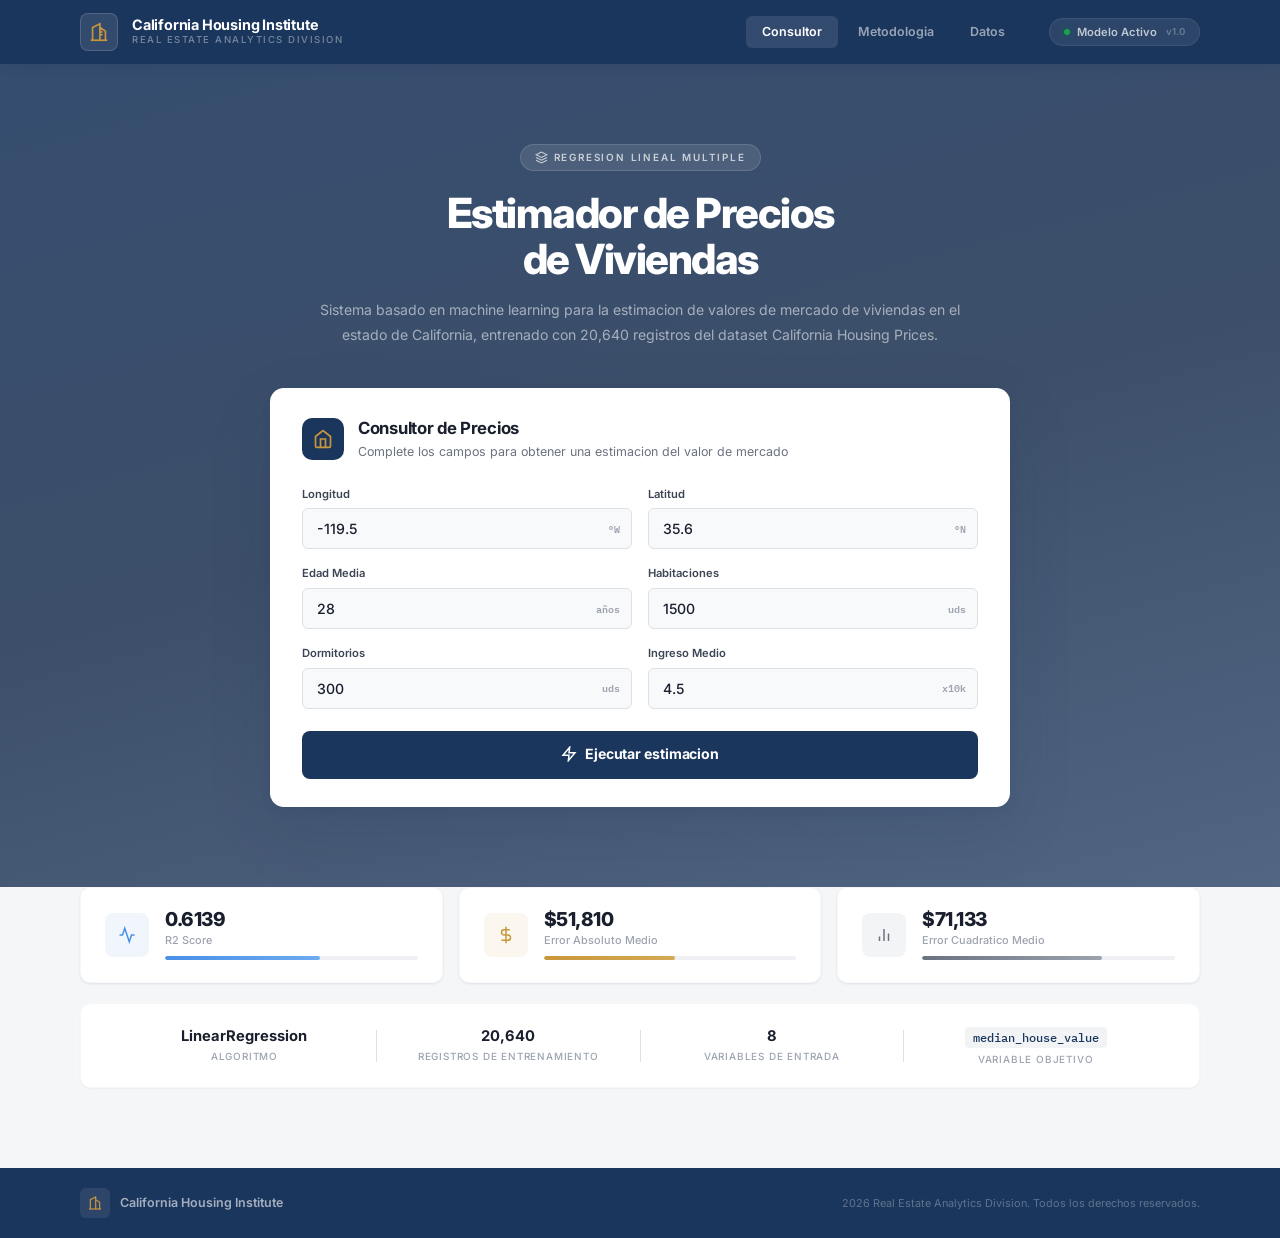
==== commit e2efb40a: "Fix: add hidden population/households fields, fix layout stability" ====
--- a/templates/index.html
+++ b/templates/index.html
@@ -113,6 +113,9 @@
                         </div>
                     </div>
                 </div>
+
+                <input type="hidden" id="population" value="1200">
+                <input type="hidden" id="households" value="400">
 
                 <button type="submit" id="btnPredict">
                     <span class="btn-shine"></span>
--- a/static/style.css
+++ b/static/style.css
@@ -36,16 +36,16 @@
 .nav-version{font-size:0.6rem;font-weight:600;color:rgba(255,255,255,0.3);margin-left:2px}
 
 /* ═══ HERO ═══ */
-.hero{position:relative;min-height:520px;display:flex;align-items:center;justify-content:center;padding:80px 40px 120px}
+.hero{position:relative;display:flex;flex-direction:column;align-items:center;padding:80px 40px 80px}
 .hero-bg{position:absolute;inset:0;background:url('https://images.unsplash.com/photo-1501594907352-04cda38ebc29?w=1920&q=80') center/cover no-repeat}
 .hero-overlay{position:absolute;inset:0;background:linear-gradient(165deg,rgba(27,54,93,0.88) 0%,rgba(20,42,74,0.82) 50%,rgba(27,54,93,0.75) 100%)}
-.hero-content{position:relative;z-index:2;text-align:center;max-width:640px;margin-bottom:48px}
+.hero-content{position:relative;z-index:2;text-align:center;max-width:640px;margin-bottom:40px}
 .hero-badge{display:inline-flex;align-items:center;gap:6px;padding:5px 14px;border-radius:20px;background:rgba(255,255,255,0.1);border:1px solid rgba(255,255,255,0.12);font-size:0.62rem;font-weight:600;text-transform:uppercase;letter-spacing:1.8px;color:rgba(255,255,255,0.7);margin-bottom:20px}
 .hero h1{font-size:2.6rem;font-weight:800;letter-spacing:-1.5px;line-height:1.1;color:#fff;margin-bottom:16px}
 .hero-sub{font-size:0.88rem;color:rgba(255,255,255,0.55);line-height:1.75}
 
 /* ═══ PREDICTOR CARD ═══ */
-.predictor-card{position:relative;z-index:10;background:var(--white);border-radius:14px;box-shadow:var(--shadow-card);width:100%;max-width:740px;overflow:hidden}
+.predictor-card{position:relative;z-index:10;background:var(--white);border-radius:14px;box-shadow:var(--shadow-card);width:100%;max-width:740px;overflow:visible}
 .pc-header{padding:28px 32px 0}
 .pc-title-row{display:flex;align-items:center;gap:14px}
 .pc-icon{width:42px;height:42px;border-radius:var(--radius);background:var(--navy);color:var(--gold);display:flex;align-items:center;justify-content:center;flex-shrink:0}
@@ -72,7 +72,7 @@
 .btn-inner{position:relative;z-index:2;display:inline-flex;align-items:center;gap:8px}
 
 /* ═══ RESULT ═══ */
-.result{margin-top:20px;border-radius:var(--radius-sm);border:1px solid rgba(22,163,74,0.15);background:var(--green-dim);animation:slideUp 0.4s var(--ease)}
+.result{margin-top:20px;border-radius:var(--radius-sm);border:1px solid rgba(22,163,74,0.15);background:var(--green-dim);animation:slideUp 0.4s var(--ease);overflow:hidden}
 .result-inner{padding:28px 24px;text-align:center}
 .result-icon{width:44px;height:44px;border-radius:50%;background:var(--green-dim);color:var(--green);display:flex;align-items:center;justify-content:center;margin:0 auto 10px;border:1px solid rgba(22,163,74,0.12)}
 .result-label{font-size:0.68rem;font-weight:700;text-transform:uppercase;letter-spacing:1.2px;color:var(--green);margin-bottom:6px}
@@ -80,7 +80,7 @@
 .result-sub{font-size:0.72rem;color:var(--text-4);margin-top:6px}
 @keyframes slideUp{from{opacity:0;transform:translateY(10px)}to{opacity:1;transform:translateY(0)}}
 
-.error{margin-top:14px;padding:12px 16px;background:var(--red-dim);border:1px solid rgba(220,38,38,0.12);border-radius:var(--radius-xs);color:var(--red);font-size:0.82rem;font-weight:500;display:flex;align-items:center;gap:8px;animation:slideUp 0.3s var(--ease)}
+.error{margin-top:14px;padding:12px 16px;background:var(--red-dim);border:1px solid rgba(220,38,38,0.12);border-radius:var(--radius-xs);color:var(--red);font-size:0.82rem;font-weight:500;display:flex;align-items:center;gap:8px;animation:slideUp 0.3s var(--ease);overflow:hidden}
 .hidden{display:none!important}
 
 /* ═══ MAIN CONTENT ═══ */
@@ -120,9 +120,9 @@
 
 /* ═══ RESPONSIVE ═══ */
 @media(max-width:900px){
-    .hero{padding:60px 24px 100px}
+    .hero{padding:60px 24px 60px}
     .hero h1{font-size:2rem}
-    .hero-content{margin-bottom:36px}
+    .hero-content{margin-bottom:32px}
     .predictor-card{max-width:600px}
     .metrics-band{grid-template-columns:1fr}
     .info-band{flex-wrap:wrap;gap:12px}
@@ -133,7 +133,7 @@
     .nav-inner{padding:0 20px;height:56px}
     .nav-links{display:none}
     .nav-tagline{display:none}
-    .hero{padding:48px 16px 80px;min-height:auto}
+    .hero{padding:48px 16px 48px}
     .hero h1{font-size:1.6rem;letter-spacing:-1px}
     .hero-sub{font-size:0.8rem}
     .main-content{padding:0 16px 40px}
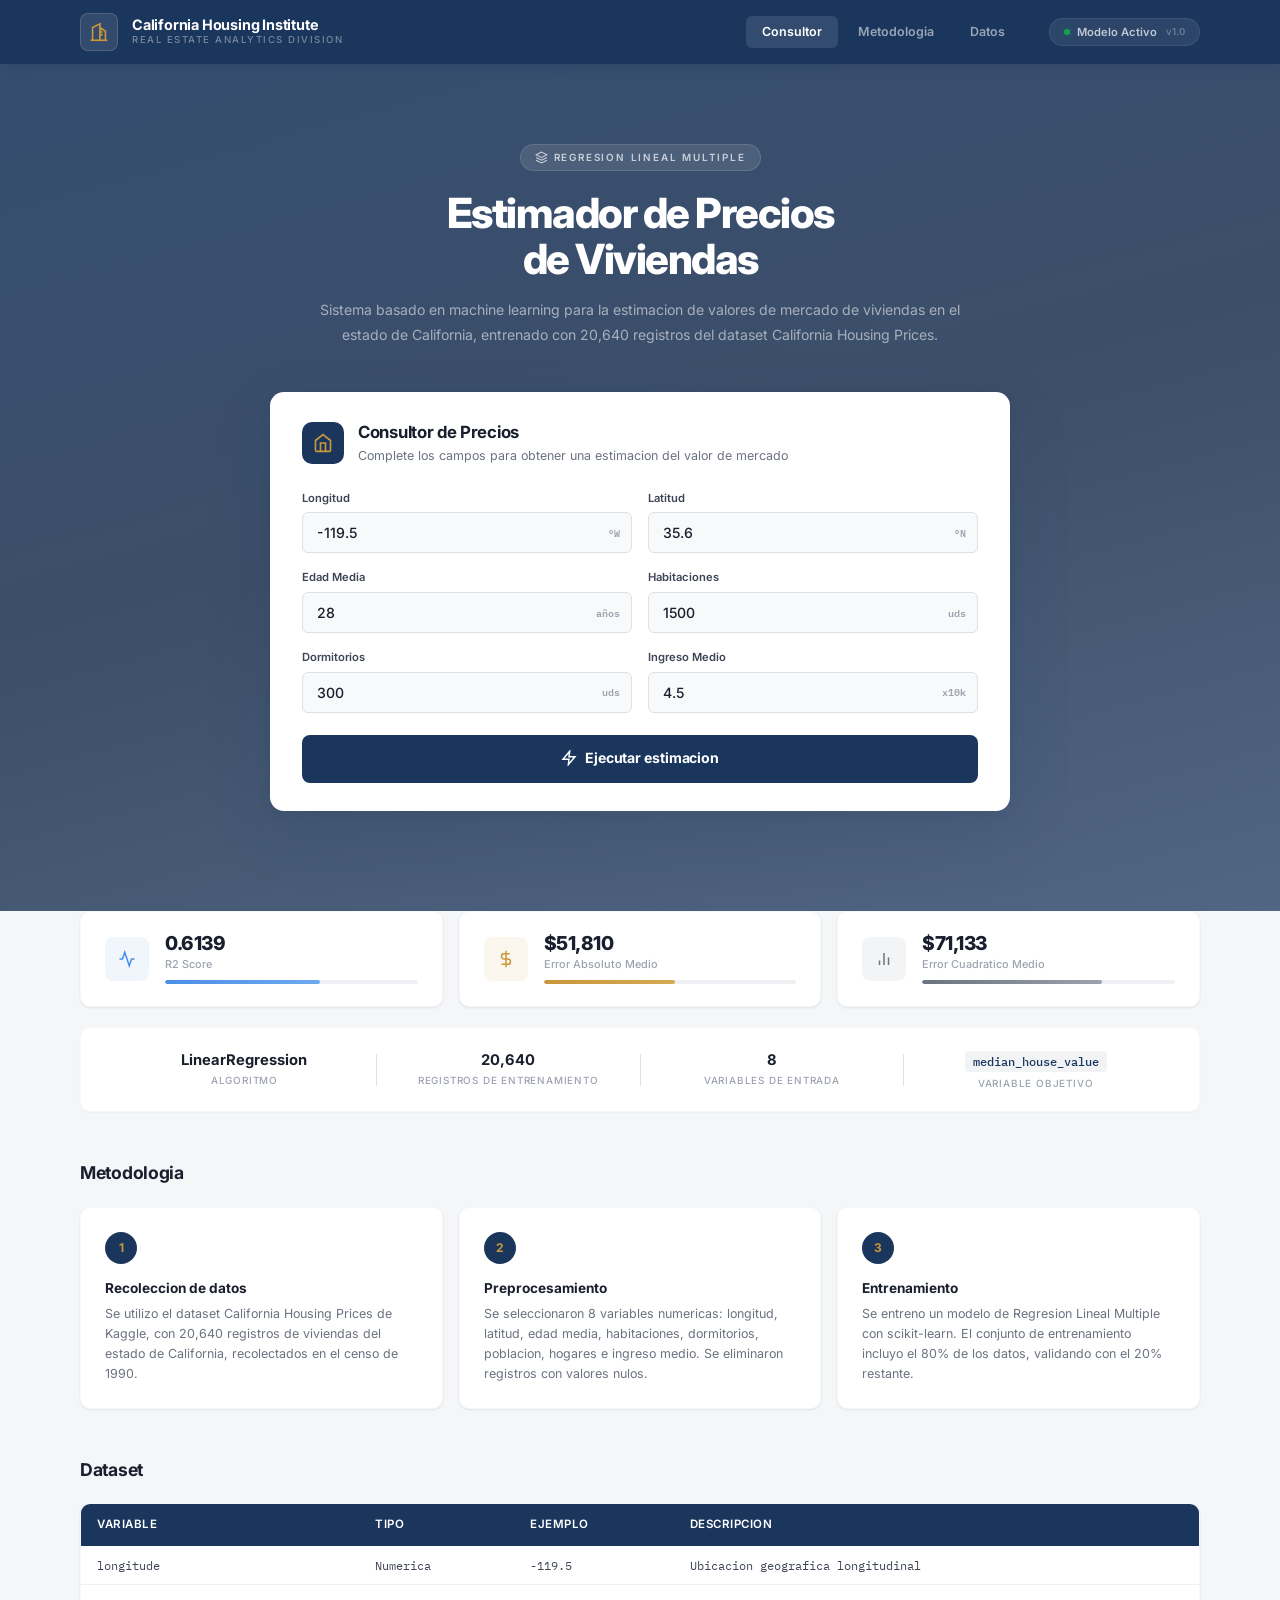
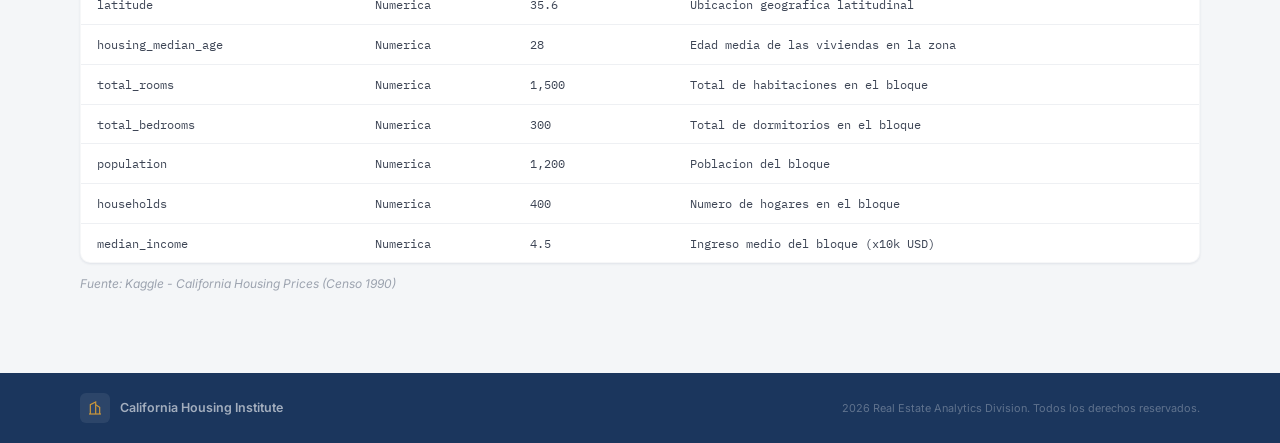
==== commit 62b82274: "Fix overlaps, restore institutional design, nav scroll to sections, add methodology and dataset" ====
--- a/templates/index.html
+++ b/templates/index.html
@@ -30,9 +30,9 @@
             </div>
             <div class="nav-right">
                 <div class="nav-links">
-                    <a href="#" class="nav-link active">Consultor</a>
-                    <a href="#" class="nav-link">Metodologia</a>
-                    <a href="#" class="nav-link">Datos</a>
+                    <a href="#consultor" class="nav-link active">Consultor</a>
+                    <a href="#metodologia" class="nav-link">Metodologia</a>
+                    <a href="#datos" class="nav-link">Datos</a>
                 </div>
                 <div class="nav-status">
                     <span class="status-dot"></span>
@@ -43,7 +43,7 @@
         </div>
     </nav>
 
-    <section class="hero">
+    <section class="hero" id="consultor">
         <div class="hero-bg"></div>
         <div class="hero-overlay"></div>
         <div class="hero-content">
@@ -199,6 +199,54 @@
                 <span class="info-label">Variable objetivo</span>
             </div>
         </div>
+
+        <section class="method-section" id="metodologia">
+            <h3>Metodologia</h3>
+            <div class="method-grid">
+                <div class="method-card">
+                    <div class="method-num">1</div>
+                    <h4>Recoleccion de datos</h4>
+                    <p>Se utilizo el dataset California Housing Prices de Kaggle, con 20,640 registros de viviendas del estado de California, recolectados en el censo de 1990.</p>
+                </div>
+                <div class="method-card">
+                    <div class="method-num">2</div>
+                    <h4>Preprocesamiento</h4>
+                    <p>Se seleccionaron 8 variables numericas: longitud, latitud, edad media, habitaciones, dormitorios, poblacion, hogares e ingreso medio. Se eliminaron registros con valores nulos.</p>
+                </div>
+                <div class="method-card">
+                    <div class="method-num">3</div>
+                    <h4>Entrenamiento</h4>
+                    <p>Se entreno un modelo de Regresion Lineal Multiple con scikit-learn. El conjunto de entrenamiento incluyo el 80% de los datos, validando con el 20% restante.</p>
+                </div>
+            </div>
+        </section>
+
+        <section class="dataset-section" id="datos">
+            <h3>Dataset</h3>
+            <div class="dataset-table-wrap">
+                <table class="dataset-table">
+                    <thead>
+                        <tr>
+                            <th>Variable</th>
+                            <th>Tipo</th>
+                            <th>Ejemplo</th>
+                            <th>Descripcion</th>
+                        </tr>
+                    </thead>
+                    <tbody>
+                        <tr><td>longitude</td><td>Numerica</td><td>-119.5</td><td>Ubicacion geografica longitudinal</td></tr>
+                        <tr><td>latitude</td><td>Numerica</td><td>35.6</td><td>Ubicacion geografica latitudinal</td></tr>
+                        <tr><td>housing_median_age</td><td>Numerica</td><td>28</td><td>Edad media de las viviendas en la zona</td></tr>
+                        <tr><td>total_rooms</td><td>Numerica</td><td>1,500</td><td>Total de habitaciones en el bloque</td></tr>
+                        <tr><td>total_bedrooms</td><td>Numerica</td><td>300</td><td>Total de dormitorios en el bloque</td></tr>
+                        <tr><td>population</td><td>Numerica</td><td>1,200</td><td>Poblacion del bloque</td></tr>
+                        <tr><td>households</td><td>Numerica</td><td>400</td><td>Numero de hogares en el bloque</td></tr>
+                        <tr><td>median_income</td><td>Numerica</td><td>4.5</td><td>Ingreso medio del bloque (x10k USD)</td></tr>
+                    </tbody>
+                </table>
+            </div>
+            <p class="dataset-note">Fuente: Kaggle - California Housing Prices (Censo 1990)</p>
+        </section>
     </main>
 
     <footer class="footer">
@@ -256,6 +304,19 @@
                 btnPredict.querySelector(".btn-inner").lastChild.textContent = "Ejecutar estimacion";
             }
         });
+
+        const navLinks = document.querySelectorAll('.nav-link');
+        const sections = document.querySelectorAll('section[id]');
+        window.addEventListener('scroll', () => {
+            let current = '';
+            sections.forEach(s => {
+                if (window.scrollY >= s.offsetTop - 100) current = s.getAttribute('id');
+            });
+            navLinks.forEach(link => {
+                link.classList.remove('active');
+                if (link.getAttribute('href') === '#' + current) link.classList.add('active');
+            });
+        });
     </script>
 </body>
 </html>
--- a/static/style.css
+++ b/static/style.css
@@ -16,6 +16,7 @@
     --radius:10px;--radius-sm:8px;--radius-xs:6px;
     --ease:cubic-bezier(0.16,1,0.3,1);
 }
+html{scroll-behavior:smooth}
 body{font-family:'Inter',-apple-system,BlinkMacSystemFont,'Segoe UI',sans-serif;background:var(--gray-bg);color:var(--text);min-height:100vh;-webkit-font-smoothing:antialiased;line-height:1.5}
 
 /* ═══ NAVBAR ═══ */
@@ -28,7 +29,7 @@
 .nav-tagline{font-size:0.6rem;font-weight:500;color:rgba(255,255,255,0.4);text-transform:uppercase;letter-spacing:1.5px}
 .nav-right{display:flex;align-items:center;gap:28px}
 .nav-links{display:flex;gap:4px}
-.nav-link{padding:7px 16px;border-radius:var(--radius-xs);font-size:0.78rem;font-weight:600;color:rgba(255,255,255,0.55);text-decoration:none;transition:all 0.2s}
+.nav-link{padding:7px 16px;border-radius:var(--radius-xs);font-size:0.78rem;font-weight:600;color:rgba(255,255,255,0.55);text-decoration:none;transition:all 0.2s;cursor:pointer}
 .nav-link:hover{color:rgba(255,255,255,0.85);background:rgba(255,255,255,0.06)}
 .nav-link.active{color:#fff;background:rgba(255,255,255,0.1)}
 .nav-status{display:flex;align-items:center;gap:7px;font-size:0.7rem;font-weight:600;color:rgba(255,255,255,0.7);background:rgba(255,255,255,0.08);padding:5px 14px;border-radius:20px;border:1px solid rgba(255,255,255,0.08)}
@@ -36,16 +37,16 @@
 .nav-version{font-size:0.6rem;font-weight:600;color:rgba(255,255,255,0.3);margin-left:2px}
 
 /* ═══ HERO ═══ */
-.hero{position:relative;display:flex;flex-direction:column;align-items:center;padding:80px 40px 80px}
+.hero{position:relative;display:flex;flex-direction:column;align-items:center;padding:80px 40px 100px;min-height:540px}
 .hero-bg{position:absolute;inset:0;background:url('https://images.unsplash.com/photo-1501594907352-04cda38ebc29?w=1920&q=80') center/cover no-repeat}
 .hero-overlay{position:absolute;inset:0;background:linear-gradient(165deg,rgba(27,54,93,0.88) 0%,rgba(20,42,74,0.82) 50%,rgba(27,54,93,0.75) 100%)}
-.hero-content{position:relative;z-index:2;text-align:center;max-width:640px;margin-bottom:40px}
+.hero-content{position:relative;z-index:2;text-align:center;max-width:640px;margin-bottom:44px}
 .hero-badge{display:inline-flex;align-items:center;gap:6px;padding:5px 14px;border-radius:20px;background:rgba(255,255,255,0.1);border:1px solid rgba(255,255,255,0.12);font-size:0.62rem;font-weight:600;text-transform:uppercase;letter-spacing:1.8px;color:rgba(255,255,255,0.7);margin-bottom:20px}
 .hero h1{font-size:2.6rem;font-weight:800;letter-spacing:-1.5px;line-height:1.1;color:#fff;margin-bottom:16px}
 .hero-sub{font-size:0.88rem;color:rgba(255,255,255,0.55);line-height:1.75}
 
 /* ═══ PREDICTOR CARD ═══ */
-.predictor-card{position:relative;z-index:10;background:var(--white);border-radius:14px;box-shadow:var(--shadow-card);width:100%;max-width:740px;overflow:visible}
+.predictor-card{position:relative;z-index:10;background:var(--white);border-radius:14px;box-shadow:var(--shadow-card);width:100%;max-width:740px;overflow:hidden}
 .pc-header{padding:28px 32px 0}
 .pc-title-row{display:flex;align-items:center;gap:14px}
 .pc-icon{width:42px;height:42px;border-radius:var(--radius);background:var(--navy);color:var(--gold);display:flex;align-items:center;justify-content:center;flex-shrink:0}
@@ -72,7 +73,7 @@
 .btn-inner{position:relative;z-index:2;display:inline-flex;align-items:center;gap:8px}
 
 /* ═══ RESULT ═══ */
-.result{margin-top:20px;border-radius:var(--radius-sm);border:1px solid rgba(22,163,74,0.15);background:var(--green-dim);animation:slideUp 0.4s var(--ease);overflow:hidden}
+.result{margin-top:20px;border-radius:var(--radius-sm);border:1px solid rgba(22,163,74,0.15);background:var(--green-dim);animation:slideUp 0.4s var(--ease)}
 .result-inner{padding:28px 24px;text-align:center}
 .result-icon{width:44px;height:44px;border-radius:50%;background:var(--green-dim);color:var(--green);display:flex;align-items:center;justify-content:center;margin:0 auto 10px;border:1px solid rgba(22,163,74,0.12)}
 .result-label{font-size:0.68rem;font-weight:700;text-transform:uppercase;letter-spacing:1.2px;color:var(--green);margin-bottom:6px}
@@ -80,7 +81,7 @@
 .result-sub{font-size:0.72rem;color:var(--text-4);margin-top:6px}
 @keyframes slideUp{from{opacity:0;transform:translateY(10px)}to{opacity:1;transform:translateY(0)}}
 
-.error{margin-top:14px;padding:12px 16px;background:var(--red-dim);border:1px solid rgba(220,38,38,0.12);border-radius:var(--radius-xs);color:var(--red);font-size:0.82rem;font-weight:500;display:flex;align-items:center;gap:8px;animation:slideUp 0.3s var(--ease);overflow:hidden}
+.error{margin-top:14px;padding:12px 16px;background:var(--red-dim);border:1px solid rgba(220,38,38,0.12);border-radius:var(--radius-xs);color:var(--red);font-size:0.82rem;font-weight:500;display:flex;align-items:center;gap:8px;animation:slideUp 0.3s var(--ease)}
 .hidden{display:none!important}
 
 /* ═══ MAIN CONTENT ═══ */
@@ -111,6 +112,28 @@
 .info-label{font-size:0.62rem;font-weight:500;color:var(--text-4);text-transform:uppercase;letter-spacing:0.8px;display:block;margin-top:4px}
 .info-sep{width:1px;height:32px;background:var(--gray-200);flex-shrink:0}
 
+/* ═══ METHODOLOGY SECTION ═══ */
+.method-section{margin-top:48px}
+.method-section h3{font-size:1.1rem;font-weight:700;color:var(--text);margin-bottom:20px;letter-spacing:-0.3px}
+.method-grid{display:grid;grid-template-columns:repeat(3,1fr);gap:16px}
+.method-card{background:var(--white);border-radius:var(--radius);padding:24px;box-shadow:var(--shadow-sm);border:1px solid rgba(27,54,93,0.04);transition:all 0.25s}
+.method-card:hover{box-shadow:var(--shadow);transform:translateY(-1px)}
+.method-num{width:32px;height:32px;border-radius:50%;background:var(--navy);color:var(--gold);display:flex;align-items:center;justify-content:center;font-size:0.75rem;font-weight:700;margin-bottom:14px}
+.method-card h4{font-size:0.85rem;font-weight:700;color:var(--text);margin-bottom:6px}
+.method-card p{font-size:0.78rem;color:var(--text-3);line-height:1.6}
+
+/* ═══ DATASET SECTION ═══ */
+.dataset-section{margin-top:48px}
+.dataset-section h3{font-size:1.1rem;font-weight:700;color:var(--text);margin-bottom:20px;letter-spacing:-0.3px}
+.dataset-table-wrap{background:var(--white);border-radius:var(--radius);box-shadow:var(--shadow-sm);border:1px solid rgba(27,54,93,0.04);overflow:hidden}
+.dataset-table{width:100%;border-collapse:collapse;font-size:0.82rem}
+.dataset-table thead{background:var(--navy)}
+.dataset-table th{padding:12px 16px;text-align:left;font-weight:600;color:#fff;font-size:0.72rem;text-transform:uppercase;letter-spacing:0.5px}
+.dataset-table td{padding:10px 16px;border-bottom:1px solid var(--gray-100);color:var(--text-2);font-family:'IBM Plex Mono',monospace;font-size:0.78rem}
+.dataset-table tbody tr:last-child td{border-bottom:none}
+.dataset-table tbody tr:hover{background:var(--gray-50)}
+.dataset-note{margin-top:12px;font-size:0.75rem;color:var(--text-4);font-style:italic}
+
 /* ═══ FOOTER ═══ */
 .footer{background:var(--navy);margin-top:20px}
 .footer-inner{max-width:1200px;margin:0 auto;padding:20px 40px;display:flex;align-items:center;justify-content:space-between}
@@ -120,11 +143,12 @@
 
 /* ═══ RESPONSIVE ═══ */
 @media(max-width:900px){
-    .hero{padding:60px 24px 60px}
+    .hero{padding:60px 24px 80px;min-height:460px}
     .hero h1{font-size:2rem}
-    .hero-content{margin-bottom:32px}
+    .hero-content{margin-bottom:36px}
     .predictor-card{max-width:600px}
     .metrics-band{grid-template-columns:1fr}
+    .method-grid{grid-template-columns:1fr}
     .info-band{flex-wrap:wrap;gap:12px}
     .info-sep{display:none}
     .info-item{min-width:120px}
@@ -133,7 +157,7 @@
     .nav-inner{padding:0 20px;height:56px}
     .nav-links{display:none}
     .nav-tagline{display:none}
-    .hero{padding:48px 16px 48px}
+    .hero{padding:48px 16px 60px;min-height:auto}
     .hero h1{font-size:1.6rem;letter-spacing:-1px}
     .hero-sub{font-size:0.8rem}
     .main-content{padding:0 16px 40px}
@@ -143,4 +167,6 @@
     .predictor-card{margin:0 -8px}
     .info-band{padding:16px 20px}
     .footer-inner{flex-direction:column;gap:8px;padding:16px 20px}
+    .dataset-table{font-size:0.72rem}
+    .dataset-table th,.dataset-table td{padding:8px 10px}
 }
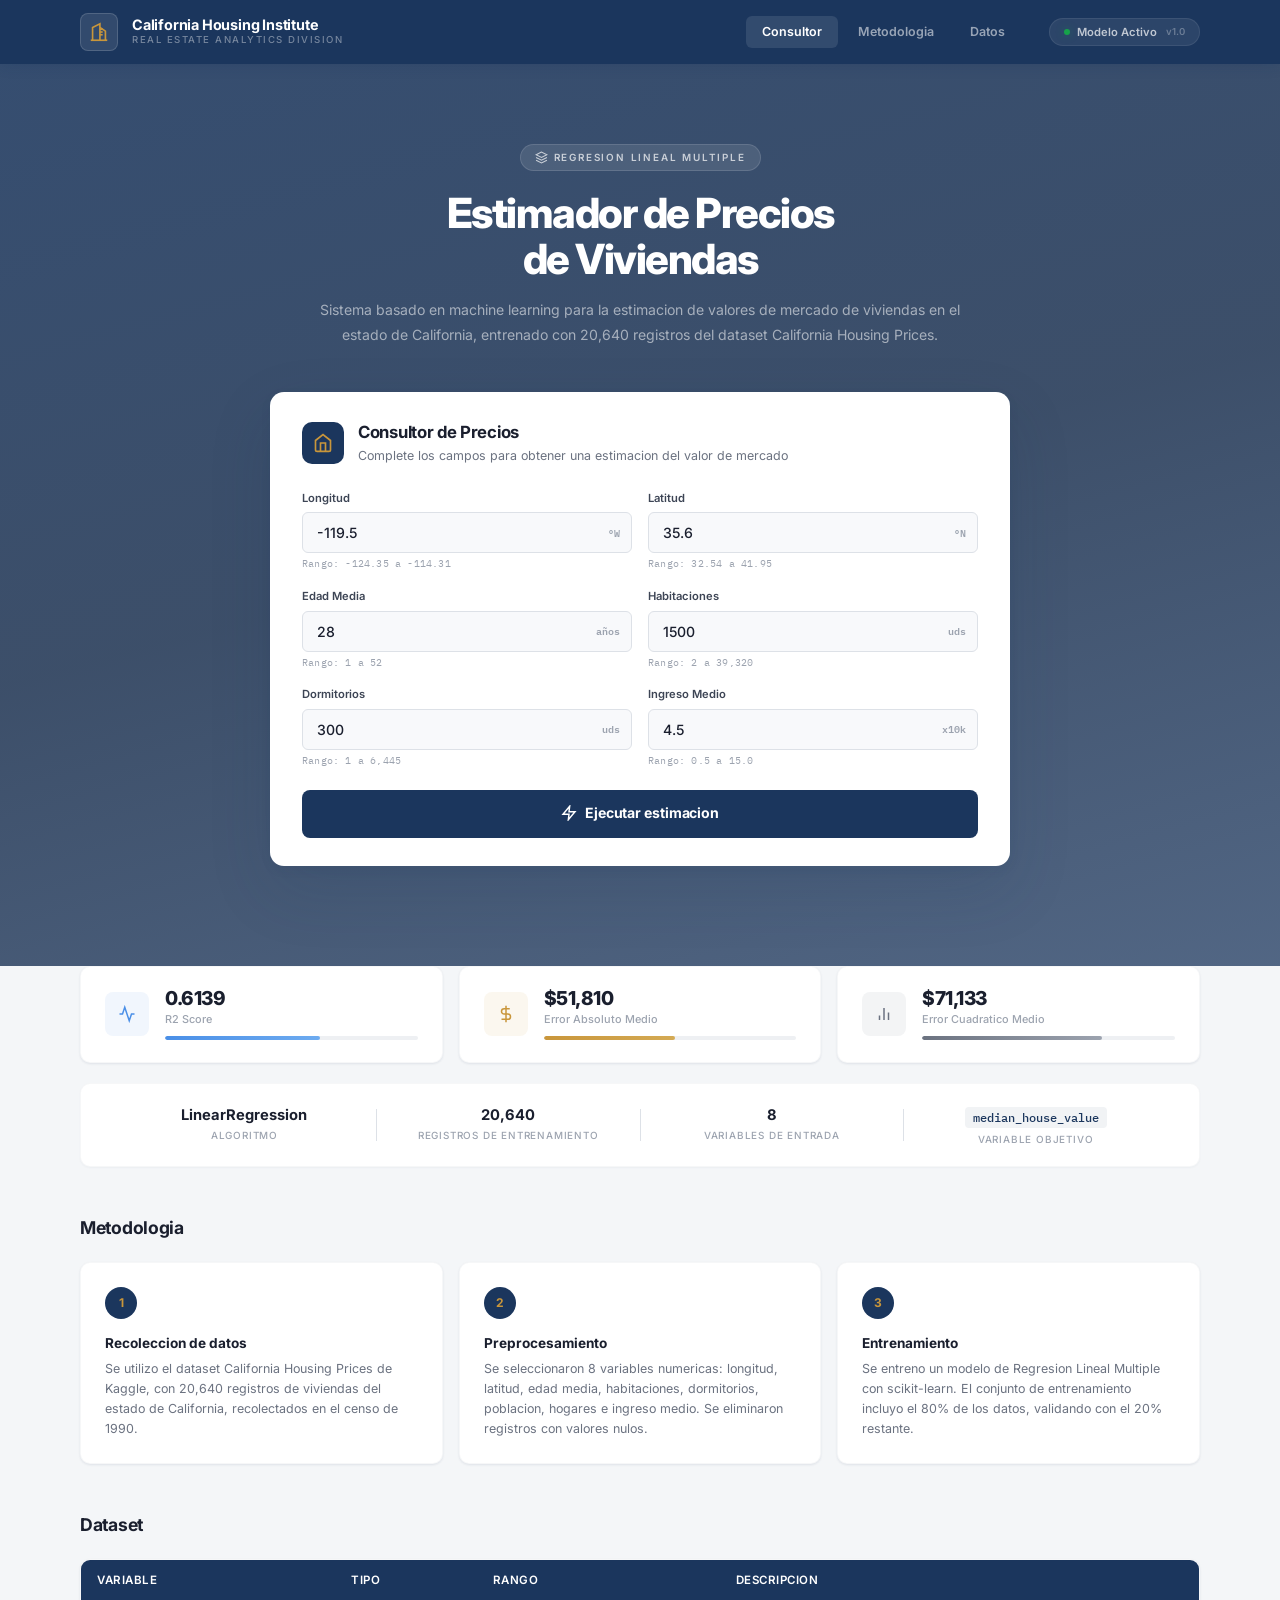
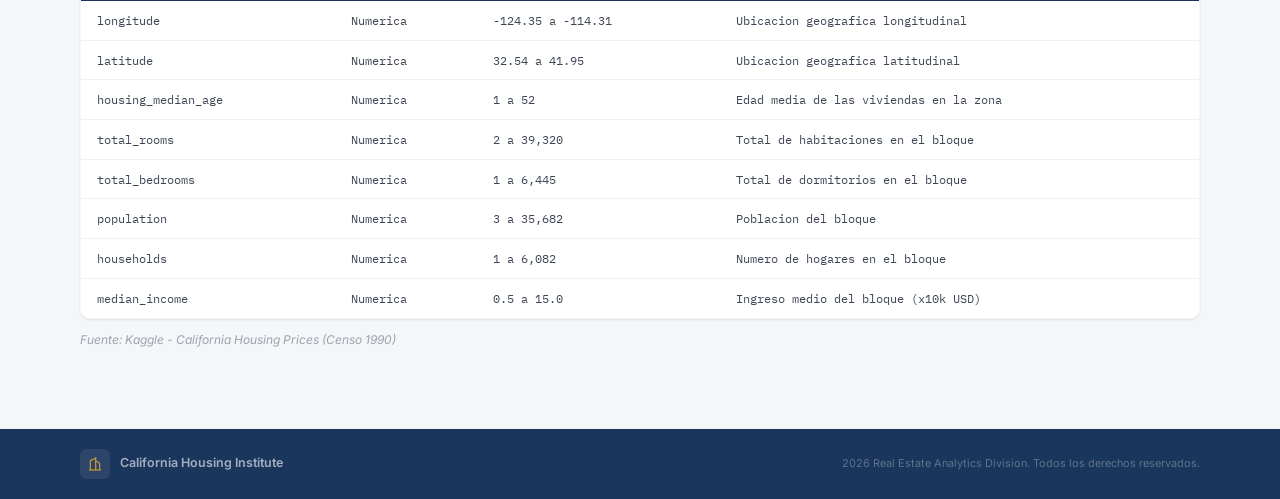
==== commit fcbf16dd: "Add input ranges with min/max validation and range hints per field" ====
--- a/templates/index.html
+++ b/templates/index.html
@@ -73,44 +73,50 @@
                     <div class="field">
                         <label for="longitude">Longitud</label>
                         <div class="input-wrap">
-                            <input type="number" id="longitude" step="any" value="-119.5" required>
+                            <input type="number" id="longitude" step="any" value="-119.5" min="-124.35" max="-114.31" required>
                             <span class="input-tag">°W</span>
                         </div>
+                        <span class="field-range">Rango: -124.35 a -114.31</span>
                     </div>
                     <div class="field">
                         <label for="latitude">Latitud</label>
                         <div class="input-wrap">
-                            <input type="number" id="latitude" step="any" value="35.6" required>
+                            <input type="number" id="latitude" step="any" value="35.6" min="32.54" max="41.95" required>
                             <span class="input-tag">°N</span>
                         </div>
+                        <span class="field-range">Rango: 32.54 a 41.95</span>
                     </div>
                     <div class="field">
                         <label for="housing_median_age">Edad Media</label>
                         <div class="input-wrap">
-                            <input type="number" id="housing_median_age" step="any" value="28" required>
+                            <input type="number" id="housing_median_age" step="any" value="28" min="1" max="52" required>
                             <span class="input-tag">años</span>
                         </div>
+                        <span class="field-range">Rango: 1 a 52</span>
                     </div>
                     <div class="field">
                         <label for="total_rooms">Habitaciones</label>
                         <div class="input-wrap">
-                            <input type="number" id="total_rooms" step="any" value="1500" required>
+                            <input type="number" id="total_rooms" step="1" value="1500" min="2" max="39320" required>
                             <span class="input-tag">uds</span>
                         </div>
+                        <span class="field-range">Rango: 2 a 39,320</span>
                     </div>
                     <div class="field">
                         <label for="total_bedrooms">Dormitorios</label>
                         <div class="input-wrap">
-                            <input type="number" id="total_bedrooms" step="any" value="300" required>
+                            <input type="number" id="total_bedrooms" step="1" value="300" min="1" max="6445" required>
                             <span class="input-tag">uds</span>
                         </div>
+                        <span class="field-range">Rango: 1 a 6,445</span>
                     </div>
                     <div class="field">
                         <label for="median_income">Ingreso Medio</label>
                         <div class="input-wrap">
-                            <input type="number" id="median_income" step="any" value="4.5" required>
+                            <input type="number" id="median_income" step="any" value="4.5" min="0.5" max="15.0" required>
                             <span class="input-tag">x10k</span>
                         </div>
+                        <span class="field-range">Rango: 0.5 a 15.0</span>
                     </div>
                 </div>
 
@@ -229,19 +235,19 @@
                         <tr>
                             <th>Variable</th>
                             <th>Tipo</th>
-                            <th>Ejemplo</th>
+                            <th>Rango</th>
                             <th>Descripcion</th>
                         </tr>
                     </thead>
                     <tbody>
-                        <tr><td>longitude</td><td>Numerica</td><td>-119.5</td><td>Ubicacion geografica longitudinal</td></tr>
-                        <tr><td>latitude</td><td>Numerica</td><td>35.6</td><td>Ubicacion geografica latitudinal</td></tr>
-                        <tr><td>housing_median_age</td><td>Numerica</td><td>28</td><td>Edad media de las viviendas en la zona</td></tr>
-                        <tr><td>total_rooms</td><td>Numerica</td><td>1,500</td><td>Total de habitaciones en el bloque</td></tr>
-                        <tr><td>total_bedrooms</td><td>Numerica</td><td>300</td><td>Total de dormitorios en el bloque</td></tr>
-                        <tr><td>population</td><td>Numerica</td><td>1,200</td><td>Poblacion del bloque</td></tr>
-                        <tr><td>households</td><td>Numerica</td><td>400</td><td>Numero de hogares en el bloque</td></tr>
-                        <tr><td>median_income</td><td>Numerica</td><td>4.5</td><td>Ingreso medio del bloque (x10k USD)</td></tr>
+                        <tr><td>longitude</td><td>Numerica</td><td>-124.35 a -114.31</td><td>Ubicacion geografica longitudinal</td></tr>
+                        <tr><td>latitude</td><td>Numerica</td><td>32.54 a 41.95</td><td>Ubicacion geografica latitudinal</td></tr>
+                        <tr><td>housing_median_age</td><td>Numerica</td><td>1 a 52</td><td>Edad media de las viviendas en la zona</td></tr>
+                        <tr><td>total_rooms</td><td>Numerica</td><td>2 a 39,320</td><td>Total de habitaciones en el bloque</td></tr>
+                        <tr><td>total_bedrooms</td><td>Numerica</td><td>1 a 6,445</td><td>Total de dormitorios en el bloque</td></tr>
+                        <tr><td>population</td><td>Numerica</td><td>3 a 35,682</td><td>Poblacion del bloque</td></tr>
+                        <tr><td>households</td><td>Numerica</td><td>1 a 6,082</td><td>Numero de hogares en el bloque</td></tr>
+                        <tr><td>median_income</td><td>Numerica</td><td>0.5 a 15.0</td><td>Ingreso medio del bloque (x10k USD)</td></tr>
                     </tbody>
                 </table>
             </div>
@@ -264,6 +270,17 @@
     </footer>
 
     <script>
+        const RANGES = {
+            longitude: {min:-124.35, max:-114.31, label:"Longitud"},
+            latitude: {min:32.54, max:41.95, label:"Latitud"},
+            housing_median_age: {min:1, max:52, label:"Edad Media"},
+            total_rooms: {min:2, max:39320, label:"Habitaciones"},
+            total_bedrooms: {min:1, max:6445, label:"Dormitorios"},
+            median_income: {min:0.5, max:15.0, label:"Ingreso Medio"},
+            population: {min:3, max:35682, label:"Poblacion"},
+            households: {min:1, max:6082, label:"Hogares"}
+        };
+
         const form = document.getElementById("predictForm");
         const resultDiv = document.getElementById("result");
         const errorDiv = document.getElementById("error");
@@ -275,12 +292,23 @@
             e.preventDefault();
             resultDiv.classList.add("hidden");
             errorDiv.classList.add("hidden");
+
+            const features = ["longitude","latitude","housing_median_age","total_rooms","total_bedrooms","population","households","median_income"];
+            const data = {};
+            for (const f of features) {
+                const el = document.getElementById(f);
+                const val = parseFloat(el.value);
+                const r = RANGES[f];
+                if (isNaN(val) || val < r.min || val > r.max) {
+                    errorMsg.textContent = r.label + ": valor fuera de rango (" + r.min + " a " + r.max + ")";
+                    errorDiv.classList.remove("hidden");
+                    return;
+                }
+                data[f] = val;
+            }
+
             btnPredict.disabled = true;
             btnPredict.querySelector(".btn-inner").lastChild.textContent = "Calculando...";
-
-            const features = ["longitude","latitude","housing_median_age","total_rooms","total_bedrooms","population","households","median_income"];
-            const data = {};
-            for (const f of features) data[f] = parseFloat(document.getElementById(f).value);
 
             try {
                 const response = await fetch("/predict", {
--- a/static/style.css
+++ b/static/style.css
@@ -62,6 +62,9 @@
 .input-wrap input:hover{border-color:var(--gray-300)}
 .input-wrap input:focus{border-color:var(--navy);background:var(--white);box-shadow:0 0 0 3px rgba(27,54,93,0.08)}
 .input-tag{position:absolute;right:12px;top:50%;transform:translateY(-50%);font-size:0.65rem;font-weight:600;color:var(--text-4);pointer-events:none;font-family:'IBM Plex Mono',monospace}
+.field-range{display:block;font-size:0.6rem;color:var(--text-4);margin-top:4px;font-family:'IBM Plex Mono',monospace;letter-spacing:0.2px}
+.input-wrap input:invalid:not(:placeholder-shown){border-color:var(--red);background:var(--red-dim);box-shadow:0 0 0 3px rgba(220,38,38,0.06)}
+.input-wrap input:invalid:not(:placeholder-shown)~.input-tag{color:var(--red)}
 
 /* ═══ BUTTON ═══ */
 button[type="submit"]{width:100%;height:48px;border:none;border-radius:var(--radius-sm);background:var(--navy);color:#fff;cursor:pointer;font-size:0.88rem;font-weight:700;font-family:'Inter',sans-serif;transition:all 0.25s var(--ease);position:relative;overflow:hidden;letter-spacing:-0.1px}
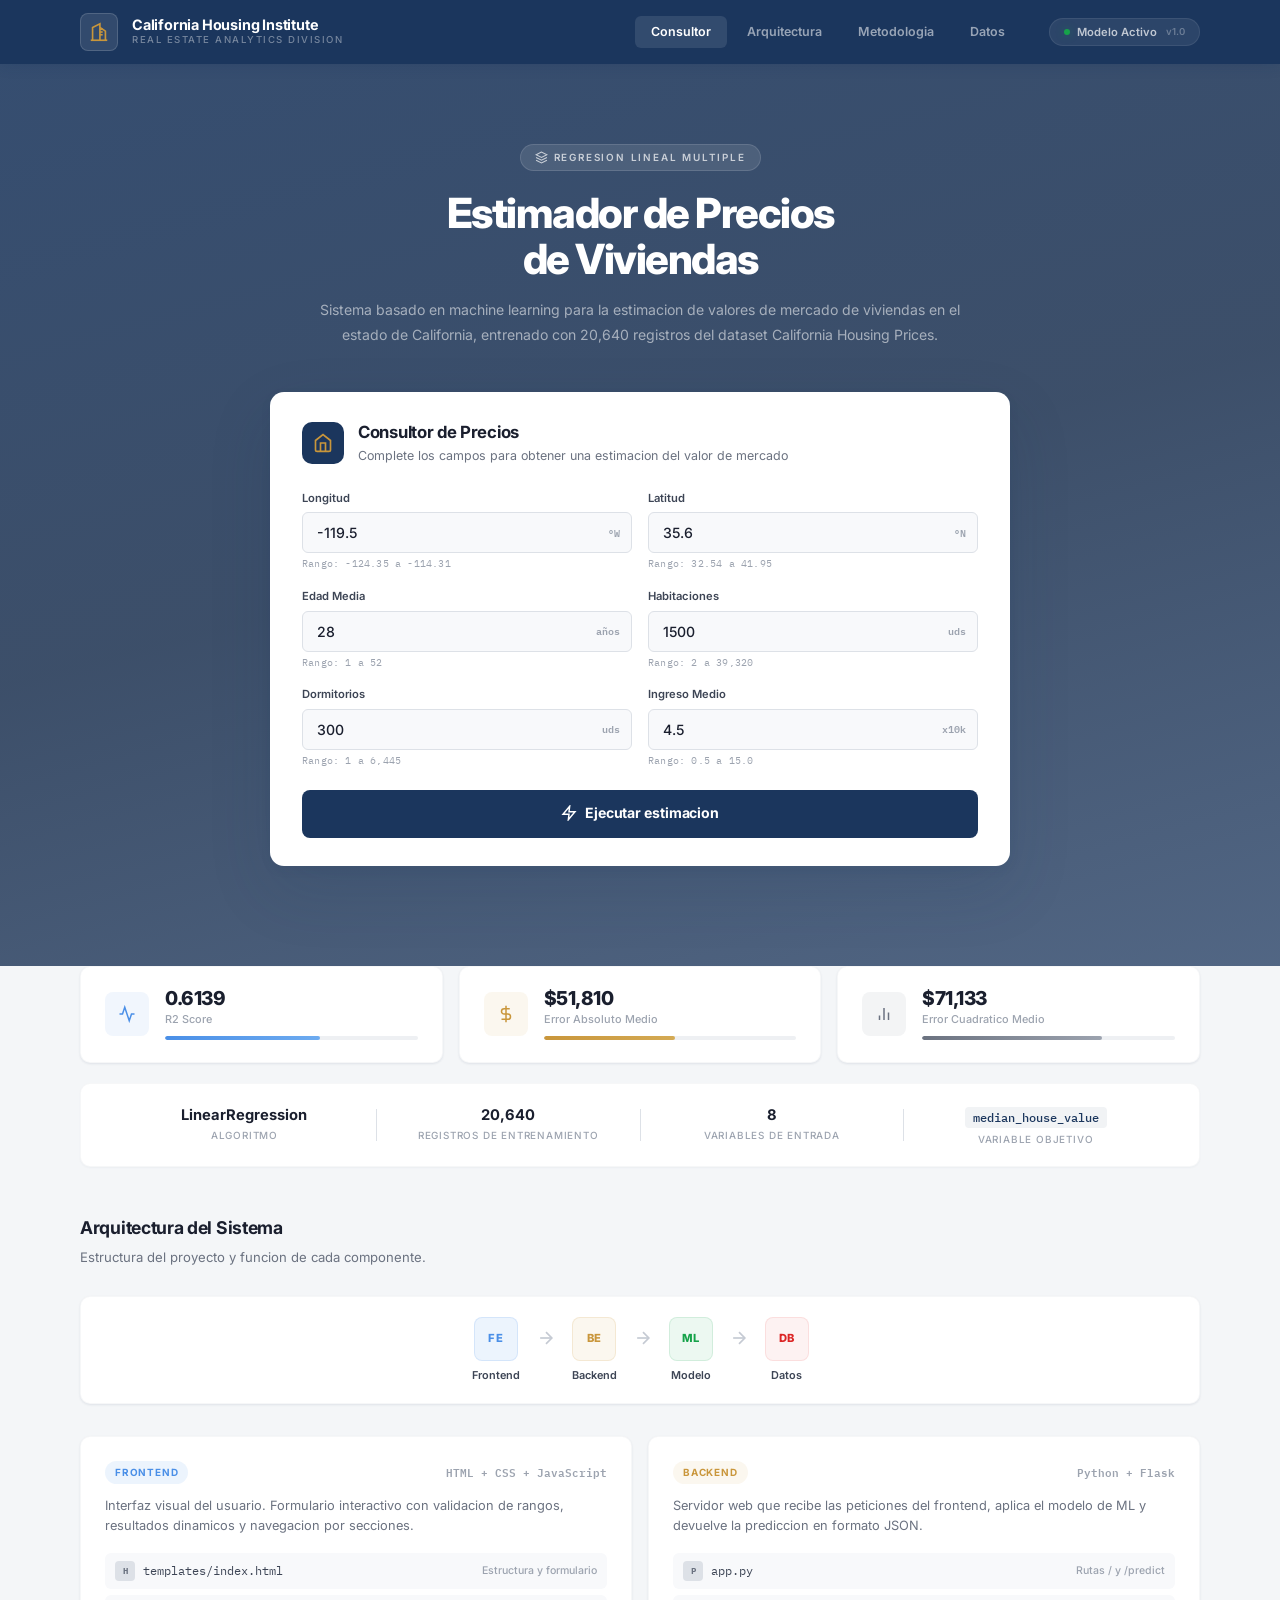
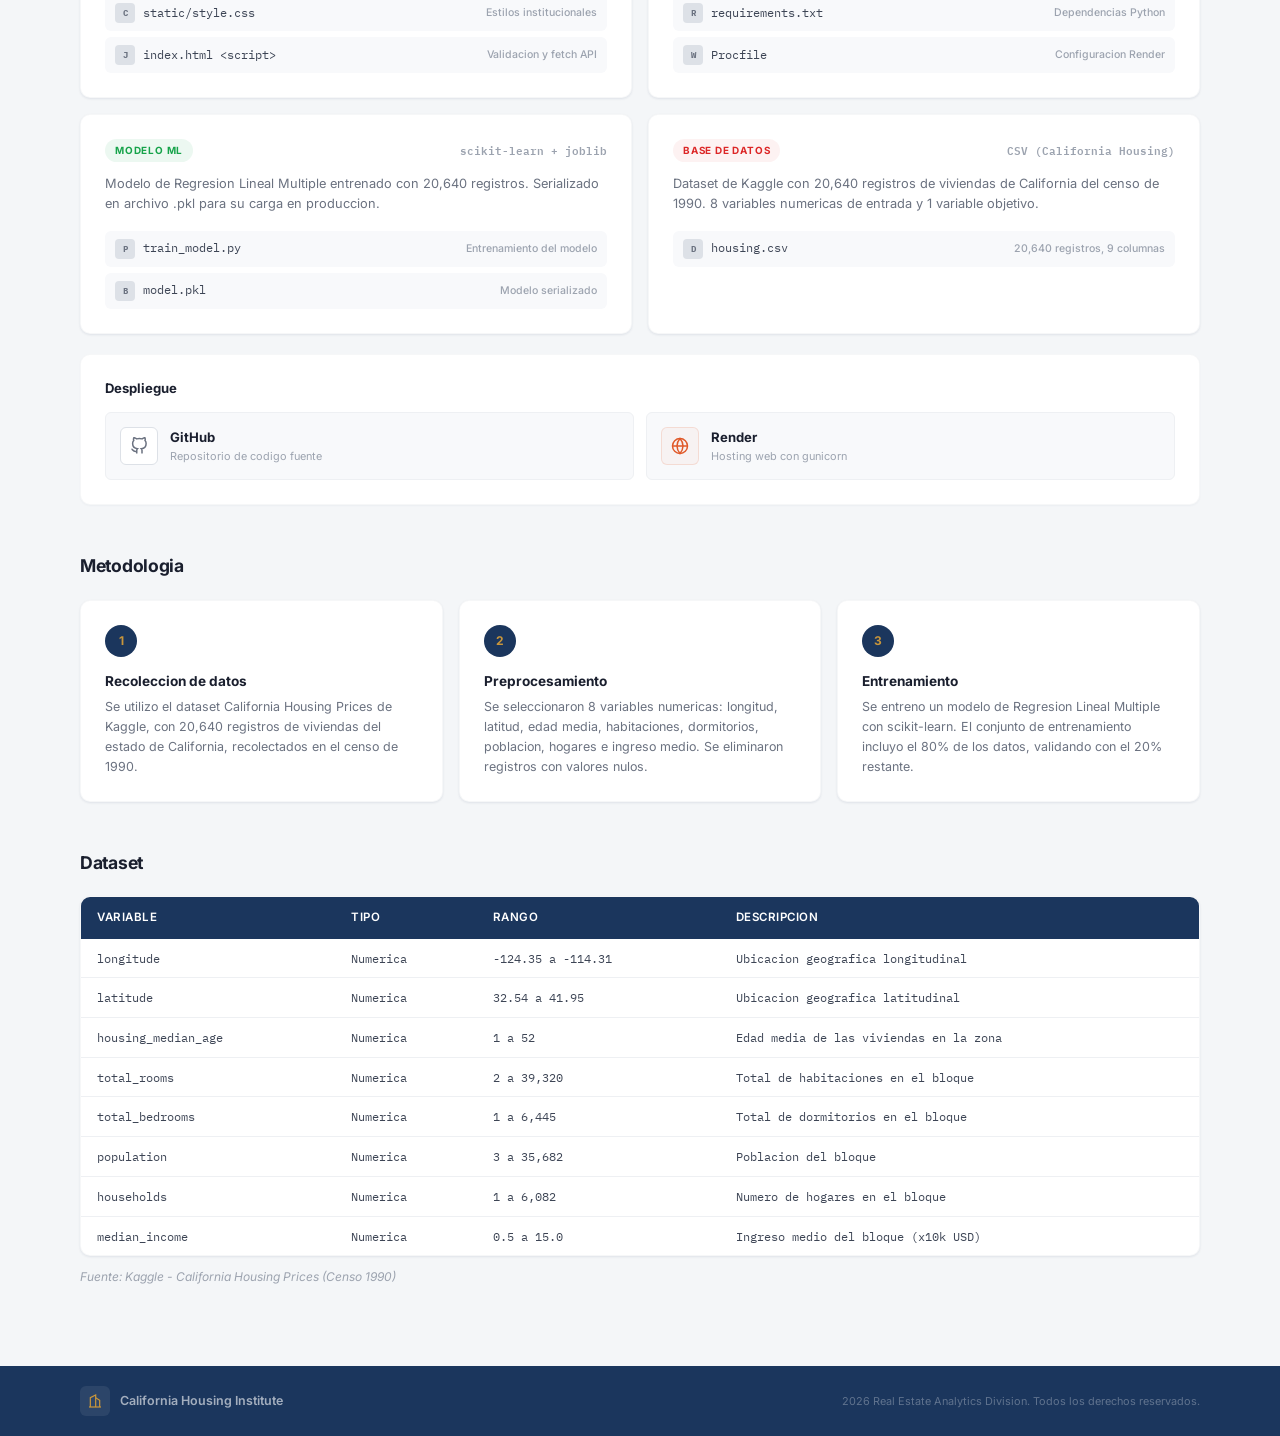
==== commit c83073b7: "Add architecture section showing frontend/backend/ML/data components with file mapping" ====
--- a/templates/index.html
+++ b/templates/index.html
@@ -31,6 +31,7 @@
             <div class="nav-right">
                 <div class="nav-links">
                     <a href="#consultor" class="nav-link active">Consultor</a>
+                    <a href="#arquitectura" class="nav-link">Arquitectura</a>
                     <a href="#metodologia" class="nav-link">Metodologia</a>
                     <a href="#datos" class="nav-link">Datos</a>
                 </div>
@@ -205,6 +206,114 @@
                 <span class="info-label">Variable objetivo</span>
             </div>
         </div>
+
+        <section class="arch-section" id="arquitectura">
+            <h3>Arquitectura del Sistema</h3>
+            <p class="arch-desc">Estructura del proyecto y funcion de cada componente.</p>
+
+            <div class="arch-flow">
+                <div class="arch-flow-item">
+                    <div class="arch-flow-icon frontend">FE</div>
+                    <span>Frontend</span>
+                </div>
+                <div class="arch-flow-arrow">
+                    <svg width="20" height="20" viewBox="0 0 24 24" fill="none" stroke="currentColor" stroke-width="2"><path d="M5 12h14"/><path d="M12 5l7 7-7 7"/></svg>
+                </div>
+                <div class="arch-flow-item">
+                    <div class="arch-flow-icon backend">BE</div>
+                    <span>Backend</span>
+                </div>
+                <div class="arch-flow-arrow">
+                    <svg width="20" height="20" viewBox="0 0 24 24" fill="none" stroke="currentColor" stroke-width="2"><path d="M5 12h14"/><path d="M12 5l7 7-7 7"/></svg>
+                </div>
+                <div class="arch-flow-item">
+                    <div class="arch-flow-icon model">ML</div>
+                    <span>Modelo</span>
+                </div>
+                <div class="arch-flow-arrow">
+                    <svg width="20" height="20" viewBox="0 0 24 24" fill="none" stroke="currentColor" stroke-width="2"><path d="M5 12h14"/><path d="M12 5l7 7-7 7"/></svg>
+                </div>
+                <div class="arch-flow-item">
+                    <div class="arch-flow-icon data">DB</div>
+                    <span>Datos</span>
+                </div>
+            </div>
+
+            <div class="arch-grid">
+                <div class="arch-card">
+                    <div class="arch-card-header">
+                        <div class="arch-badge frontend">Frontend</div>
+                        <span class="arch-tech">HTML + CSS + JavaScript</span>
+                    </div>
+                    <p class="arch-card-desc">Interfaz visual del usuario. Formulario interactivo con validacion de rangos, resultados dinamicos y navegacion por secciones.</p>
+                    <div class="arch-files">
+                        <div class="arch-file"><span class="arch-file-icon">H</span> templates/index.html <span class="arch-file-role">Estructura y formulario</span></div>
+                        <div class="arch-file"><span class="arch-file-icon">C</span> static/style.css <span class="arch-file-role">Estilos institucionales</span></div>
+                        <div class="arch-file"><span class="arch-file-icon">J</span> index.html &lt;script&gt; <span class="arch-file-role">Validacion y fetch API</span></div>
+                    </div>
+                </div>
+
+                <div class="arch-card">
+                    <div class="arch-card-header">
+                        <div class="arch-badge backend">Backend</div>
+                        <span class="arch-tech">Python + Flask</span>
+                    </div>
+                    <p class="arch-card-desc">Servidor web que recibe las peticiones del frontend, aplica el modelo de ML y devuelve la prediccion en formato JSON.</p>
+                    <div class="arch-files">
+                        <div class="arch-file"><span class="arch-file-icon">P</span> app.py <span class="arch-file-role">Rutas / y /predict</span></div>
+                        <div class="arch-file"><span class="arch-file-icon">R</span> requirements.txt <span class="arch-file-role">Dependencias Python</span></div>
+                        <div class="arch-file"><span class="arch-file-icon">W</span> Procfile <span class="arch-file-role">Configuracion Render</span></div>
+                    </div>
+                </div>
+
+                <div class="arch-card">
+                    <div class="arch-card-header">
+                        <div class="arch-badge model">Modelo ML</div>
+                        <span class="arch-tech">scikit-learn + joblib</span>
+                    </div>
+                    <p class="arch-card-desc">Modelo de Regresion Lineal Multiple entrenado con 20,640 registros. Serializado en archivo .pkl para su carga en produccion.</p>
+                    <div class="arch-files">
+                        <div class="arch-file"><span class="arch-file-icon">P</span> train_model.py <span class="arch-file-role">Entrenamiento del modelo</span></div>
+                        <div class="arch-file"><span class="arch-file-icon">B</span> model.pkl <span class="arch-file-role">Modelo serializado</span></div>
+                    </div>
+                </div>
+
+                <div class="arch-card">
+                    <div class="arch-card-header">
+                        <div class="arch-badge data">Base de Datos</div>
+                        <span class="arch-tech">CSV (California Housing)</span>
+                    </div>
+                    <p class="arch-card-desc">Dataset de Kaggle con 20,640 registros de viviendas de California del censo de 1990. 8 variables numericas de entrada y 1 variable objetivo.</p>
+                    <div class="arch-files">
+                        <div class="arch-file"><span class="arch-file-icon">D</span> housing.csv <span class="arch-file-role">20,640 registros, 9 columnas</span></div>
+                    </div>
+                </div>
+            </div>
+
+            <div class="arch-deploy">
+                <h4>Despliegue</h4>
+                <div class="arch-deploy-grid">
+                    <div class="arch-deploy-item">
+                        <div class="arch-deploy-icon">
+                            <svg width="18" height="18" viewBox="0 0 24 24" fill="none" stroke="currentColor" stroke-width="2"><path d="M9 19c-5 1.5-5-2.5-7-3m14 6v-3.87a3.37 3.37 0 0 0-.94-2.61c3.14-.35 6.44-1.54 6.44-7A5.44 5.44 0 0 0 20 4.77 5.07 5.07 0 0 0 19.91 1S18.73.65 16 2.48a13.38 13.38 0 0 0-7 0C6.27.65 5.09 1 5.09 1A5.07 5.07 0 0 0 5 4.77a5.44 5.44 0 0 0-1.5 3.78c0 5.42 3.3 6.61 6.44 7A3.37 3.37 0 0 0 9 18.13V22"/></svg>
+                        </div>
+                        <div>
+                            <p class="arch-deploy-name">GitHub</p>
+                            <p class="arch-deploy-detail">Repositorio de codigo fuente</p>
+                        </div>
+                    </div>
+                    <div class="arch-deploy-item">
+                        <div class="arch-deploy-icon render">
+                            <svg width="18" height="18" viewBox="0 0 24 24" fill="none" stroke="currentColor" stroke-width="2"><circle cx="12" cy="12" r="10"/><line x1="2" y1="12" x2="22" y2="12"/><path d="M12 2a15.3 15.3 0 0 1 4 10 15.3 15.3 0 0 1-4 10 15.3 15.3 0 0 1-4-10 15.3 15.3 0 0 1 4-10z"/></svg>
+                        </div>
+                        <div>
+                            <p class="arch-deploy-name">Render</p>
+                            <p class="arch-deploy-detail">Hosting web con gunicorn</p>
+                        </div>
+                    </div>
+                </div>
+            </div>
+        </section>
 
         <section class="method-section" id="metodologia">
             <h3>Metodologia</h3>
--- a/static/style.css
+++ b/static/style.css
@@ -115,6 +115,43 @@
 .info-label{font-size:0.62rem;font-weight:500;color:var(--text-4);text-transform:uppercase;letter-spacing:0.8px;display:block;margin-top:4px}
 .info-sep{width:1px;height:32px;background:var(--gray-200);flex-shrink:0}
 
+/* ═══ ARCHITECTURE SECTION ═══ */
+.arch-section{margin-top:48px}
+.arch-section h3{font-size:1.1rem;font-weight:700;color:var(--text);margin-bottom:6px;letter-spacing:-0.3px}
+.arch-desc{font-size:0.82rem;color:var(--text-3);margin-bottom:28px}
+.arch-flow{display:flex;align-items:center;justify-content:center;gap:12px;margin-bottom:32px;padding:20px;background:var(--white);border-radius:var(--radius);box-shadow:var(--shadow-sm);border:1px solid rgba(27,54,93,0.04)}
+.arch-flow-item{display:flex;flex-direction:column;align-items:center;gap:6px}
+.arch-flow-icon{width:44px;height:44px;border-radius:var(--radius-sm);display:flex;align-items:center;justify-content:center;font-size:0.7rem;font-weight:800;letter-spacing:0.5px}
+.arch-flow-icon.frontend{background:rgba(74,143,231,0.1);color:#4a8fe7;border:1.5px solid rgba(74,143,231,0.15)}
+.arch-flow-icon.backend{background:var(--gold-dim);color:var(--gold);border:1.5px solid rgba(201,150,59,0.15)}
+.arch-flow-icon.model{background:rgba(22,163,74,0.08);color:var(--green);border:1.5px solid rgba(22,163,74,0.12)}
+.arch-flow-icon.data{background:rgba(220,38,38,0.06);color:var(--red);border:1.5px solid rgba(220,38,38,0.1)}
+.arch-flow-item>span{font-size:0.68rem;font-weight:600;color:var(--text-2)}
+.arch-flow-arrow{color:var(--gray-300);margin:0 4px;margin-bottom:18px}
+.arch-grid{display:grid;grid-template-columns:repeat(2,1fr);gap:16px}
+.arch-card{background:var(--white);border-radius:var(--radius);padding:24px;box-shadow:var(--shadow-sm);border:1px solid rgba(27,54,93,0.04);transition:all 0.25s}
+.arch-card:hover{box-shadow:var(--shadow);transform:translateY(-1px)}
+.arch-card-header{display:flex;align-items:center;justify-content:space-between;margin-bottom:12px}
+.arch-badge{font-size:0.62rem;font-weight:700;text-transform:uppercase;letter-spacing:0.8px;padding:4px 10px;border-radius:20px}
+.arch-badge.frontend{background:rgba(74,143,231,0.1);color:#4a8fe7}
+.arch-badge.backend{background:var(--gold-dim);color:var(--gold)}
+.arch-badge.model{background:rgba(22,163,74,0.08);color:var(--green)}
+.arch-badge.data{background:rgba(220,38,38,0.06);color:var(--red)}
+.arch-tech{font-size:0.68rem;font-weight:600;color:var(--text-4);font-family:'IBM Plex Mono',monospace}
+.arch-card-desc{font-size:0.8rem;color:var(--text-3);line-height:1.6;margin-bottom:16px}
+.arch-files{display:flex;flex-direction:column;gap:6px}
+.arch-file{display:flex;align-items:center;gap:8px;padding:8px 10px;background:var(--gray-50);border-radius:var(--radius-xs);font-size:0.76rem;color:var(--text-2);font-family:'IBM Plex Mono',monospace}
+.arch-file-icon{width:20px;height:20px;border-radius:4px;display:flex;align-items:center;justify-content:center;font-size:0.55rem;font-weight:800;flex-shrink:0;background:var(--gray-200);color:var(--text-3)}
+.arch-file-role{margin-left:auto;font-family:'Inter',sans-serif;font-size:0.66rem;color:var(--text-4);font-weight:500;white-space:nowrap}
+.arch-deploy{margin-top:20px;background:var(--white);border-radius:var(--radius);padding:24px;box-shadow:var(--shadow-xs);border:1px solid rgba(27,54,93,0.04)}
+.arch-deploy h4{font-size:0.82rem;font-weight:700;color:var(--text);margin-bottom:14px}
+.arch-deploy-grid{display:grid;grid-template-columns:1fr 1fr;gap:12px}
+.arch-deploy-item{display:flex;align-items:center;gap:12px;padding:14px;background:var(--gray-50);border-radius:var(--radius-xs);border:1px solid var(--gray-100)}
+.arch-deploy-icon{width:38px;height:38px;border-radius:var(--radius-xs);background:var(--white);border:1px solid var(--gray-200);display:flex;align-items:center;justify-content:center;color:var(--text-3);flex-shrink:0}
+.arch-deploy-icon.render{color:#e05929;border-color:rgba(224,89,41,0.15);background:rgba(224,89,41,0.04)}
+.arch-deploy-name{font-size:0.82rem;font-weight:700;color:var(--text)}
+.arch-deploy-detail{font-size:0.68rem;color:var(--text-4);margin-top:1px}
+
 /* ═══ METHODOLOGY SECTION ═══ */
 .method-section{margin-top:48px}
 .method-section h3{font-size:1.1rem;font-weight:700;color:var(--text);margin-bottom:20px;letter-spacing:-0.3px}
@@ -152,6 +189,9 @@
     .predictor-card{max-width:600px}
     .metrics-band{grid-template-columns:1fr}
     .method-grid{grid-template-columns:1fr}
+    .arch-grid{grid-template-columns:1fr}
+    .arch-flow{flex-wrap:wrap;gap:8px}
+    .arch-flow-arrow{display:none}
     .info-band{flex-wrap:wrap;gap:12px}
     .info-sep{display:none}
     .info-item{min-width:120px}
